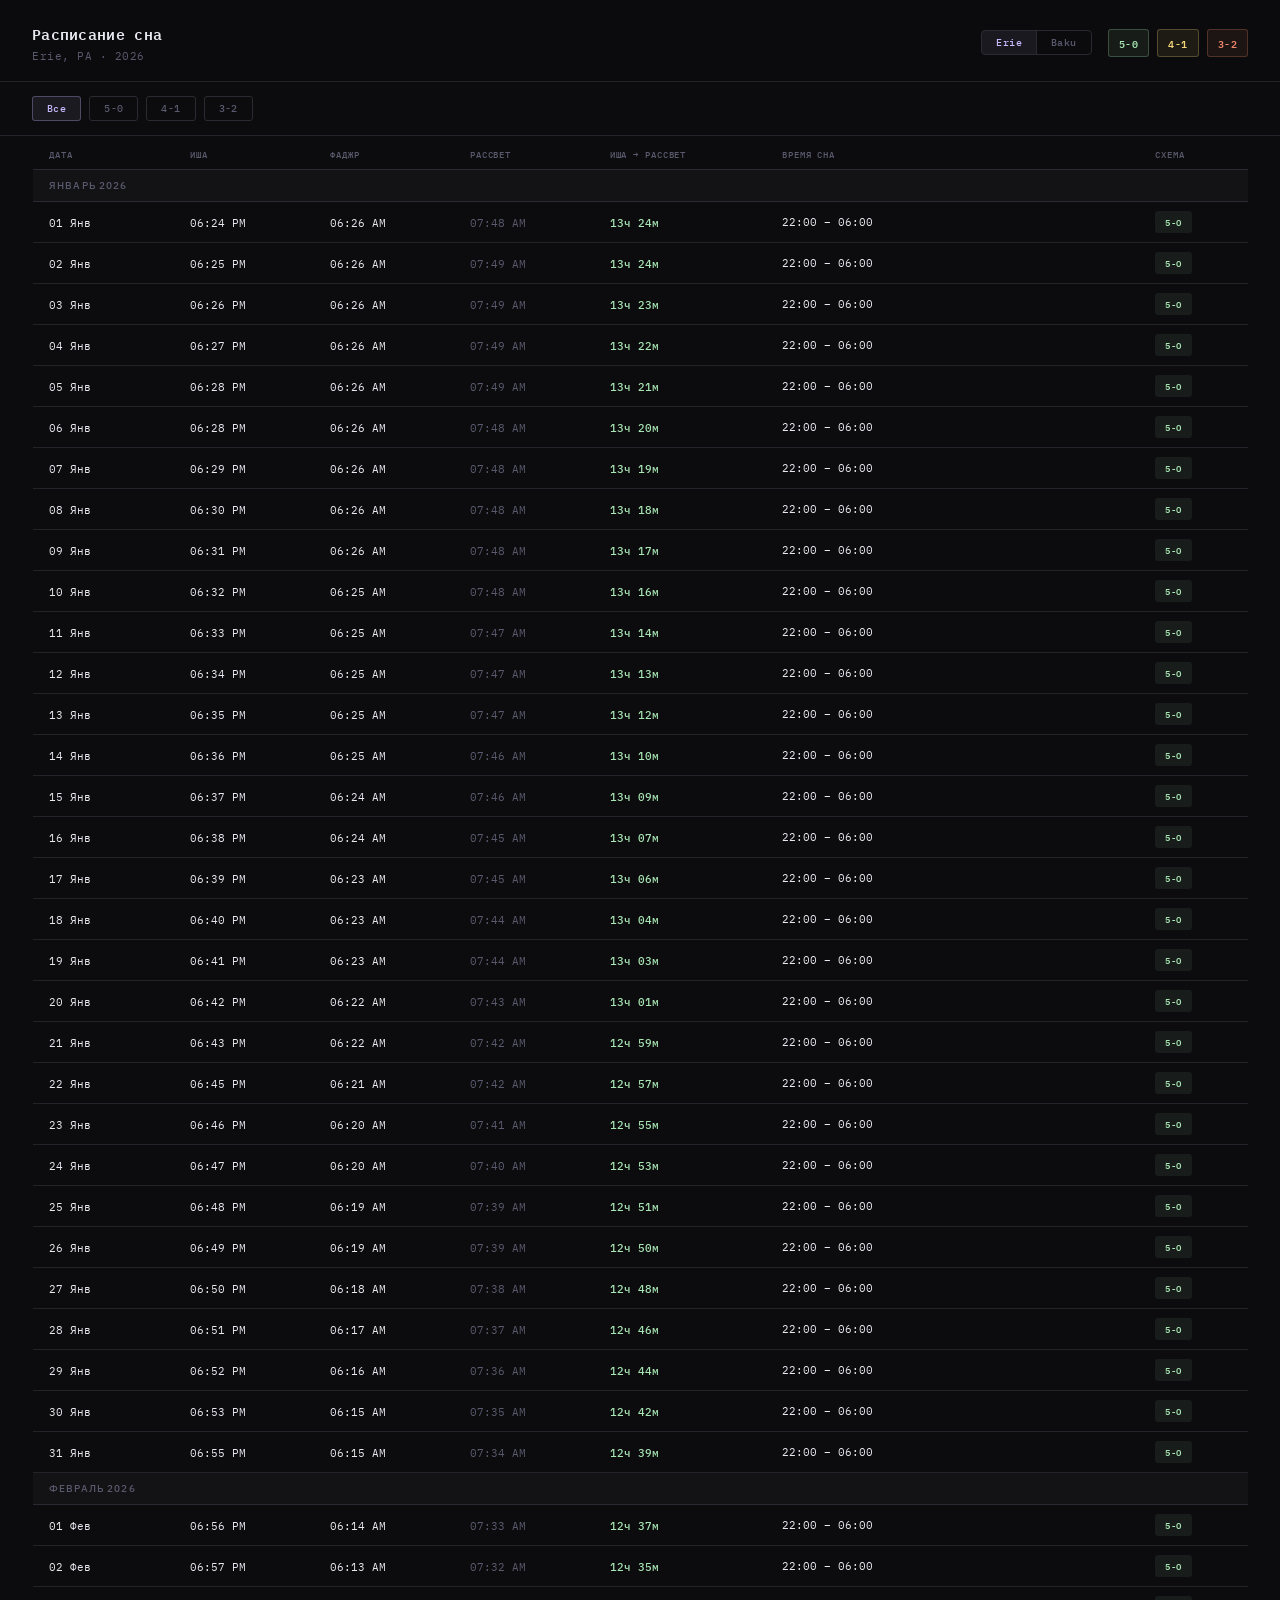
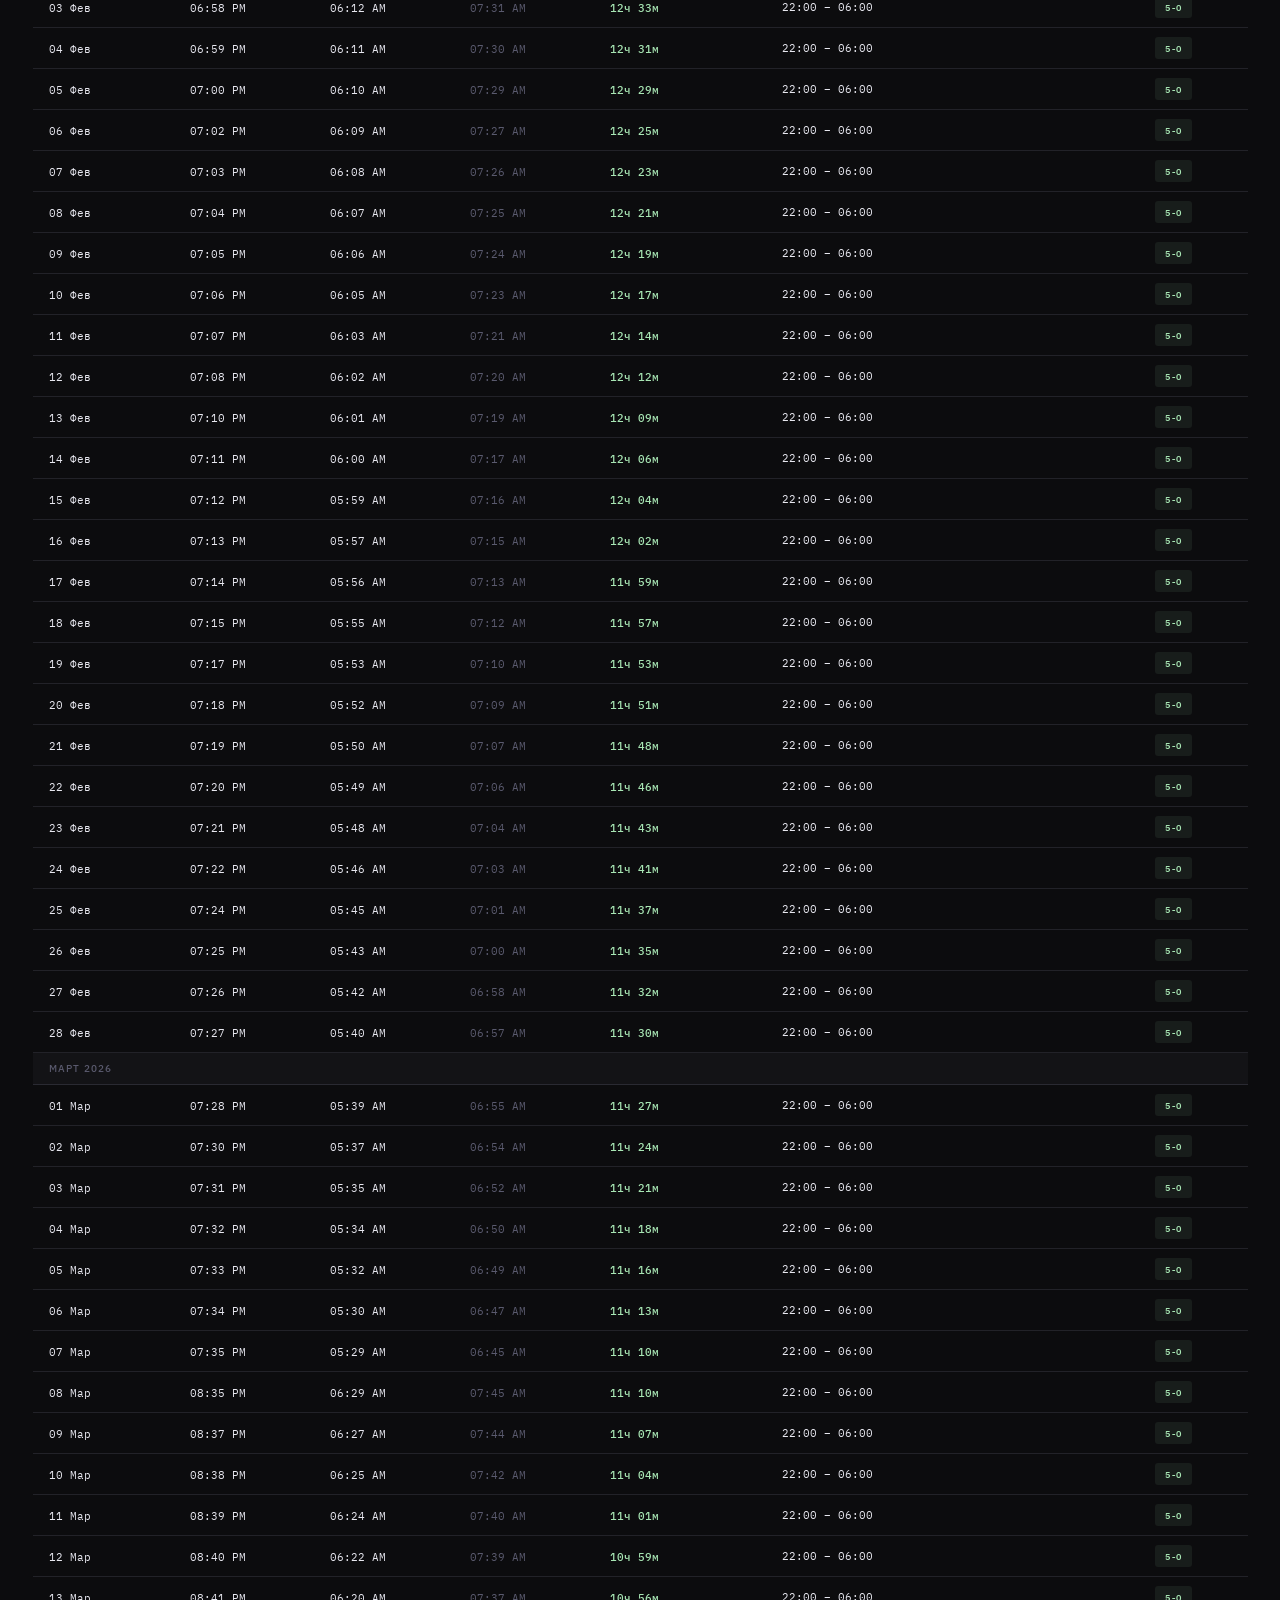
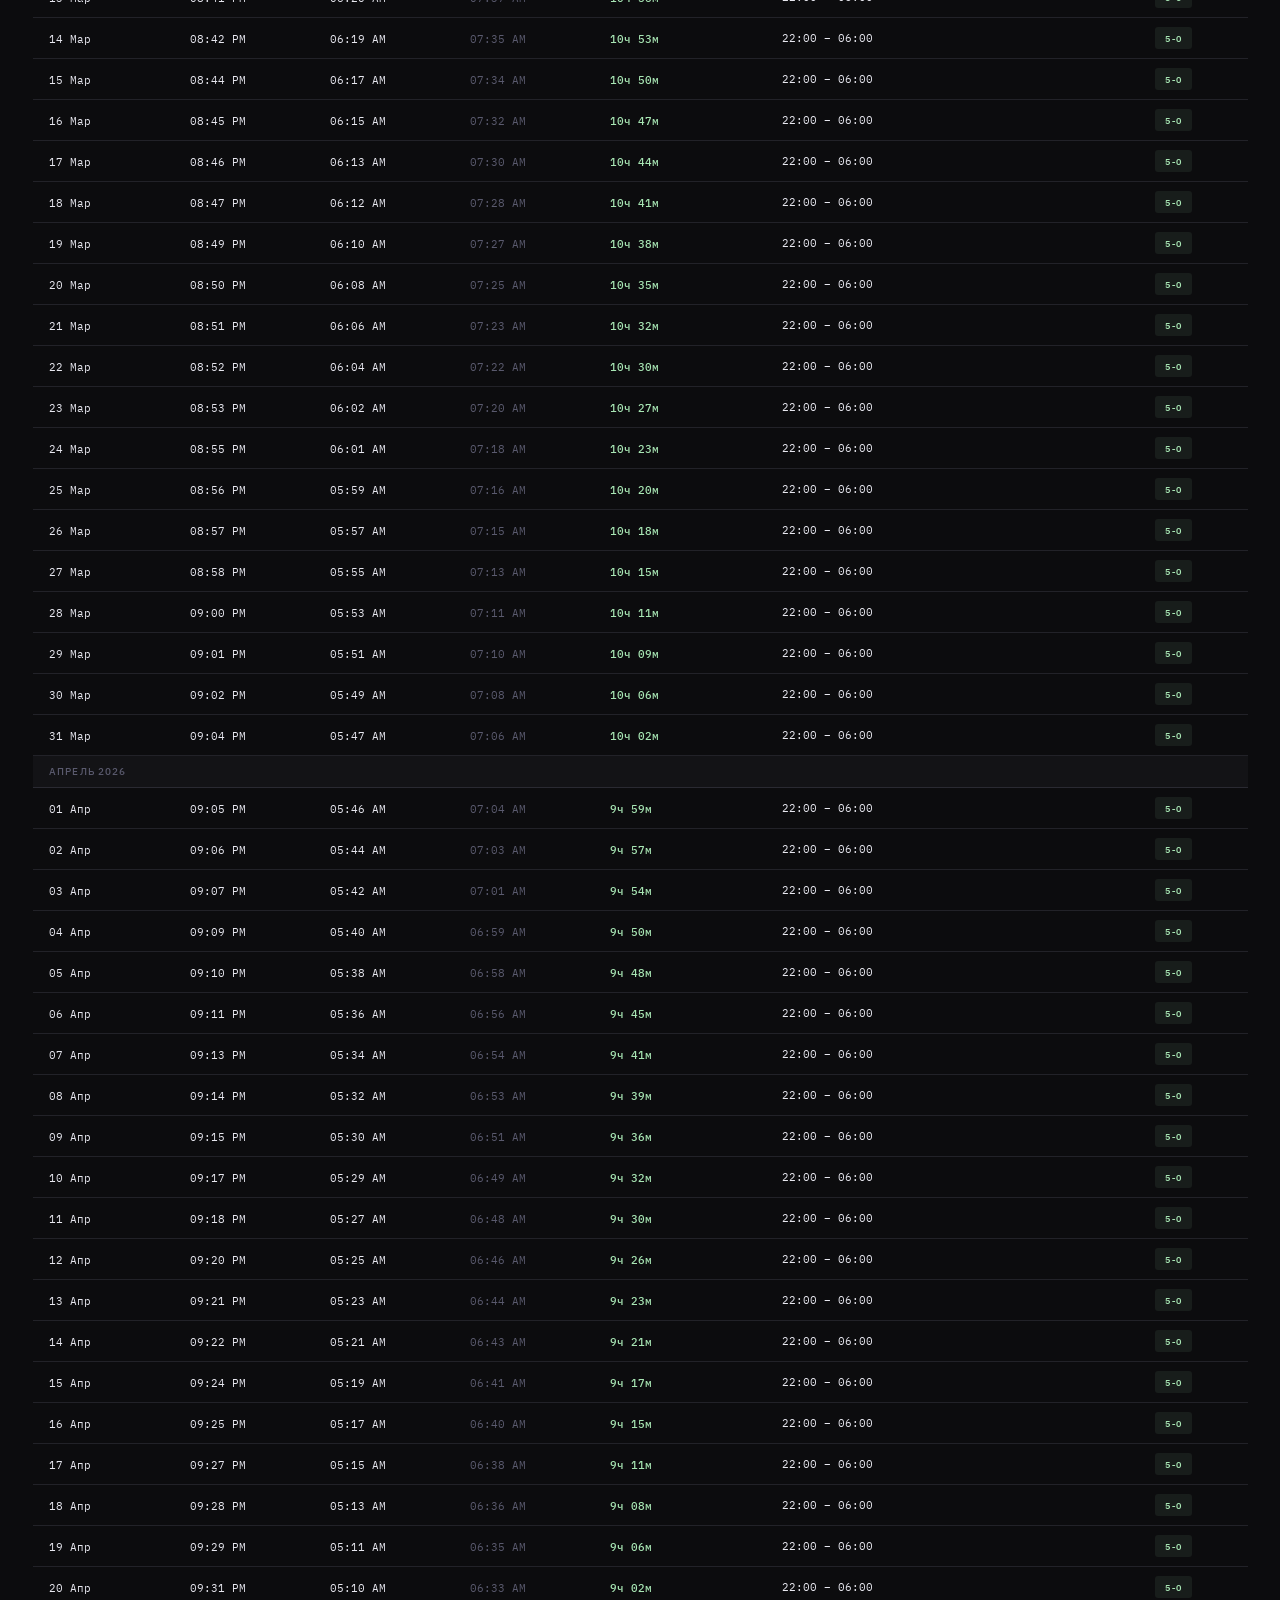
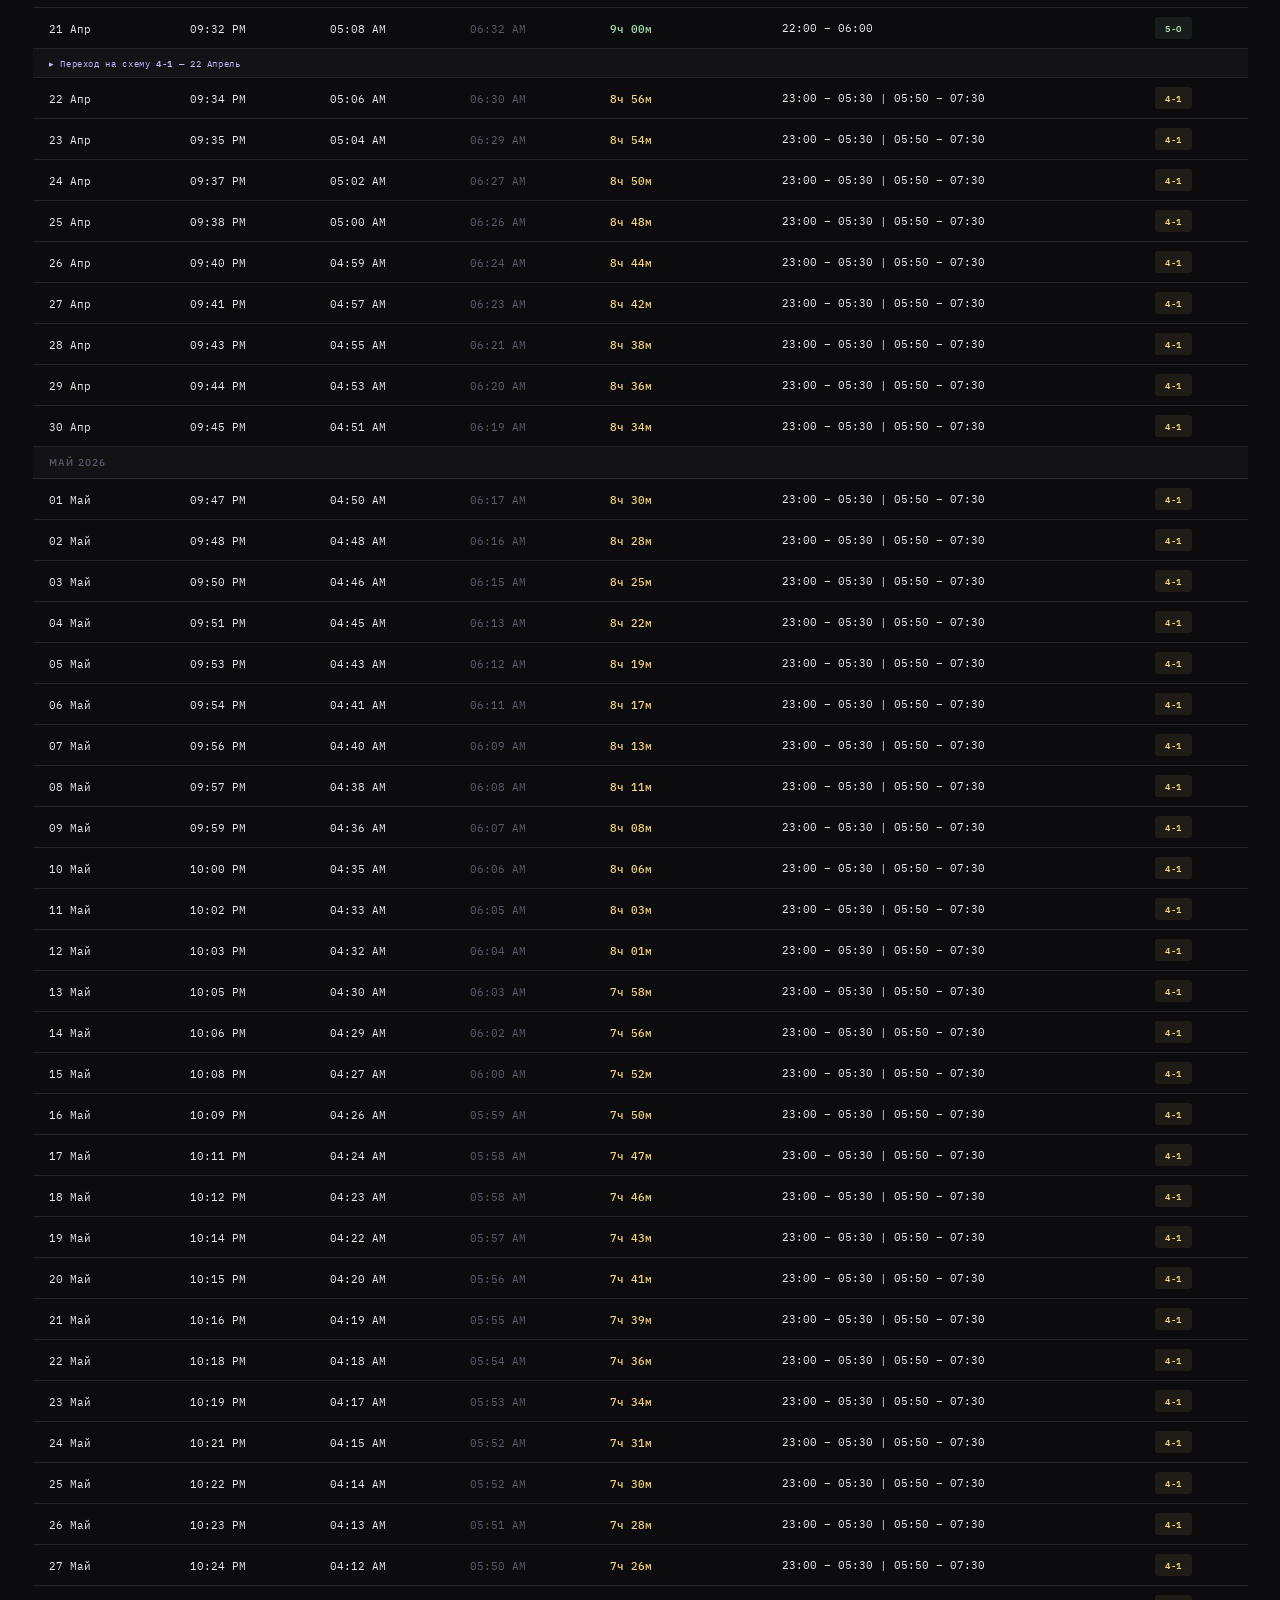
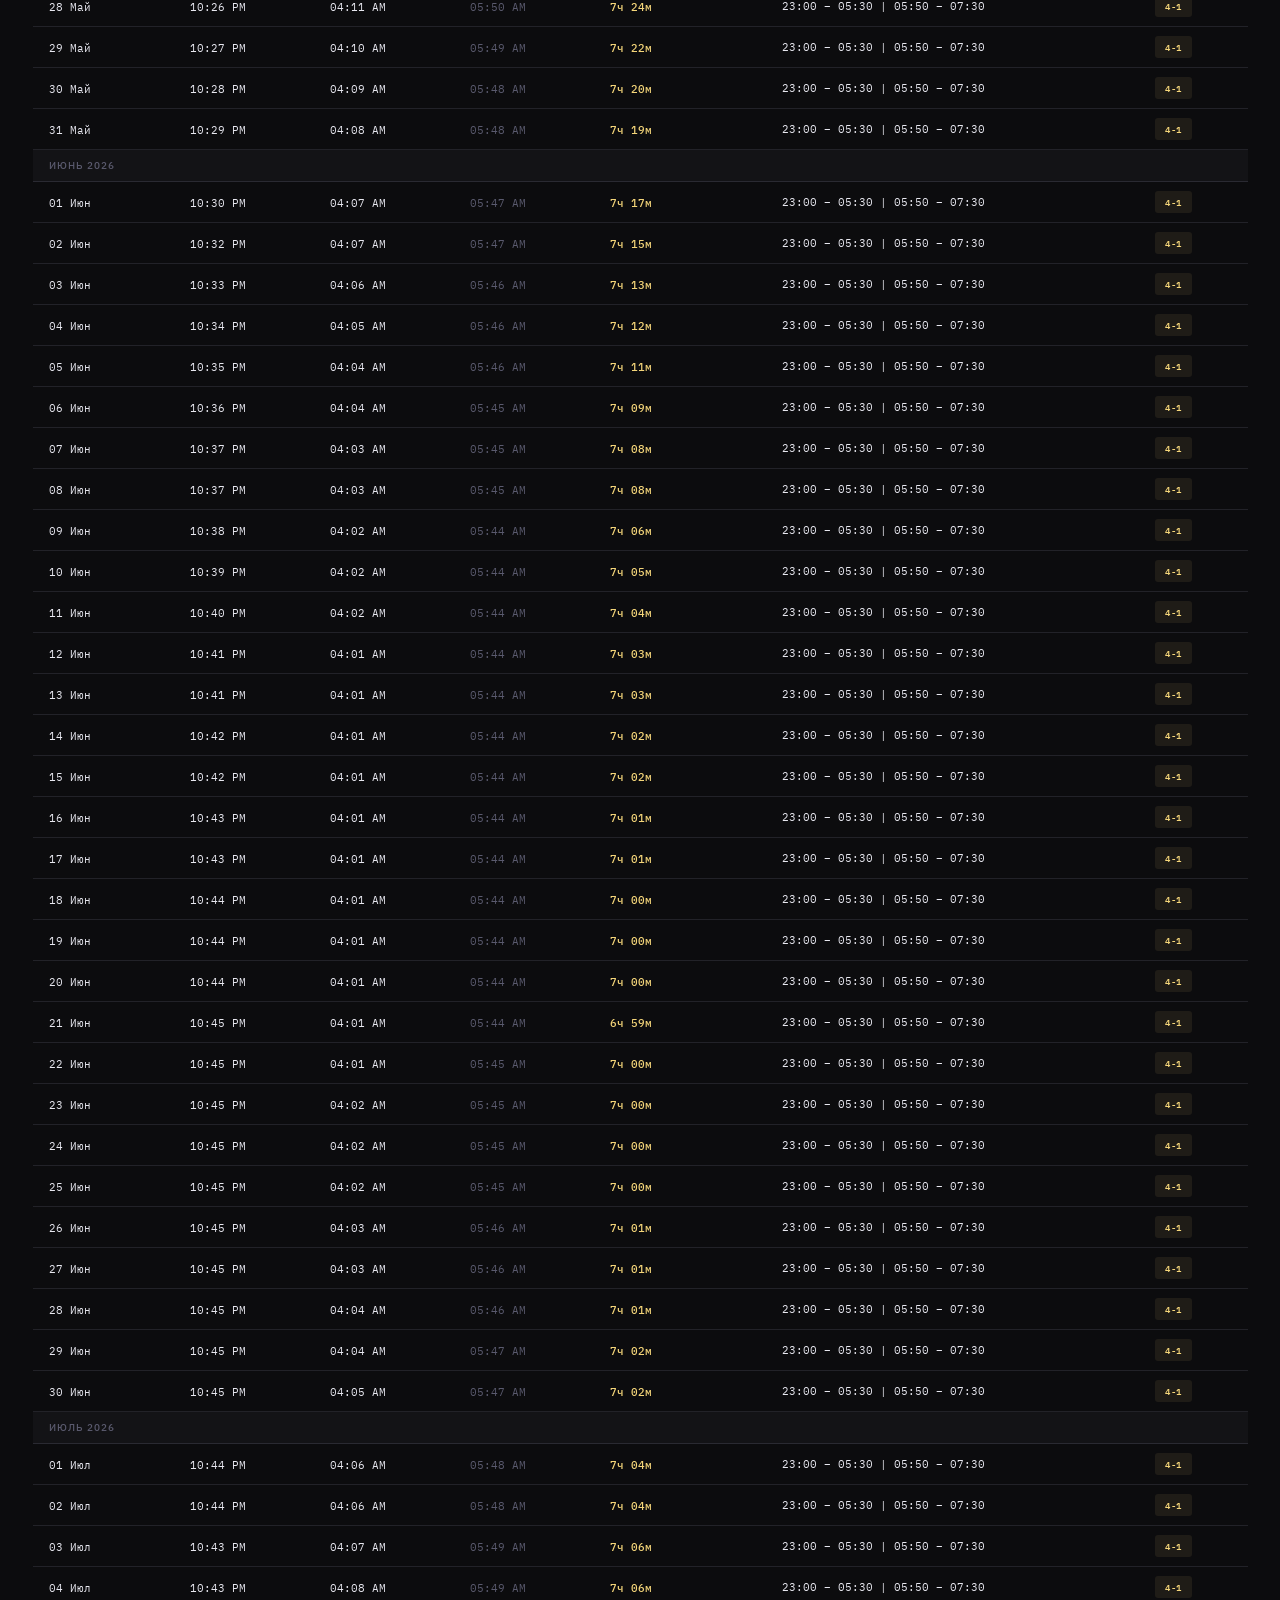
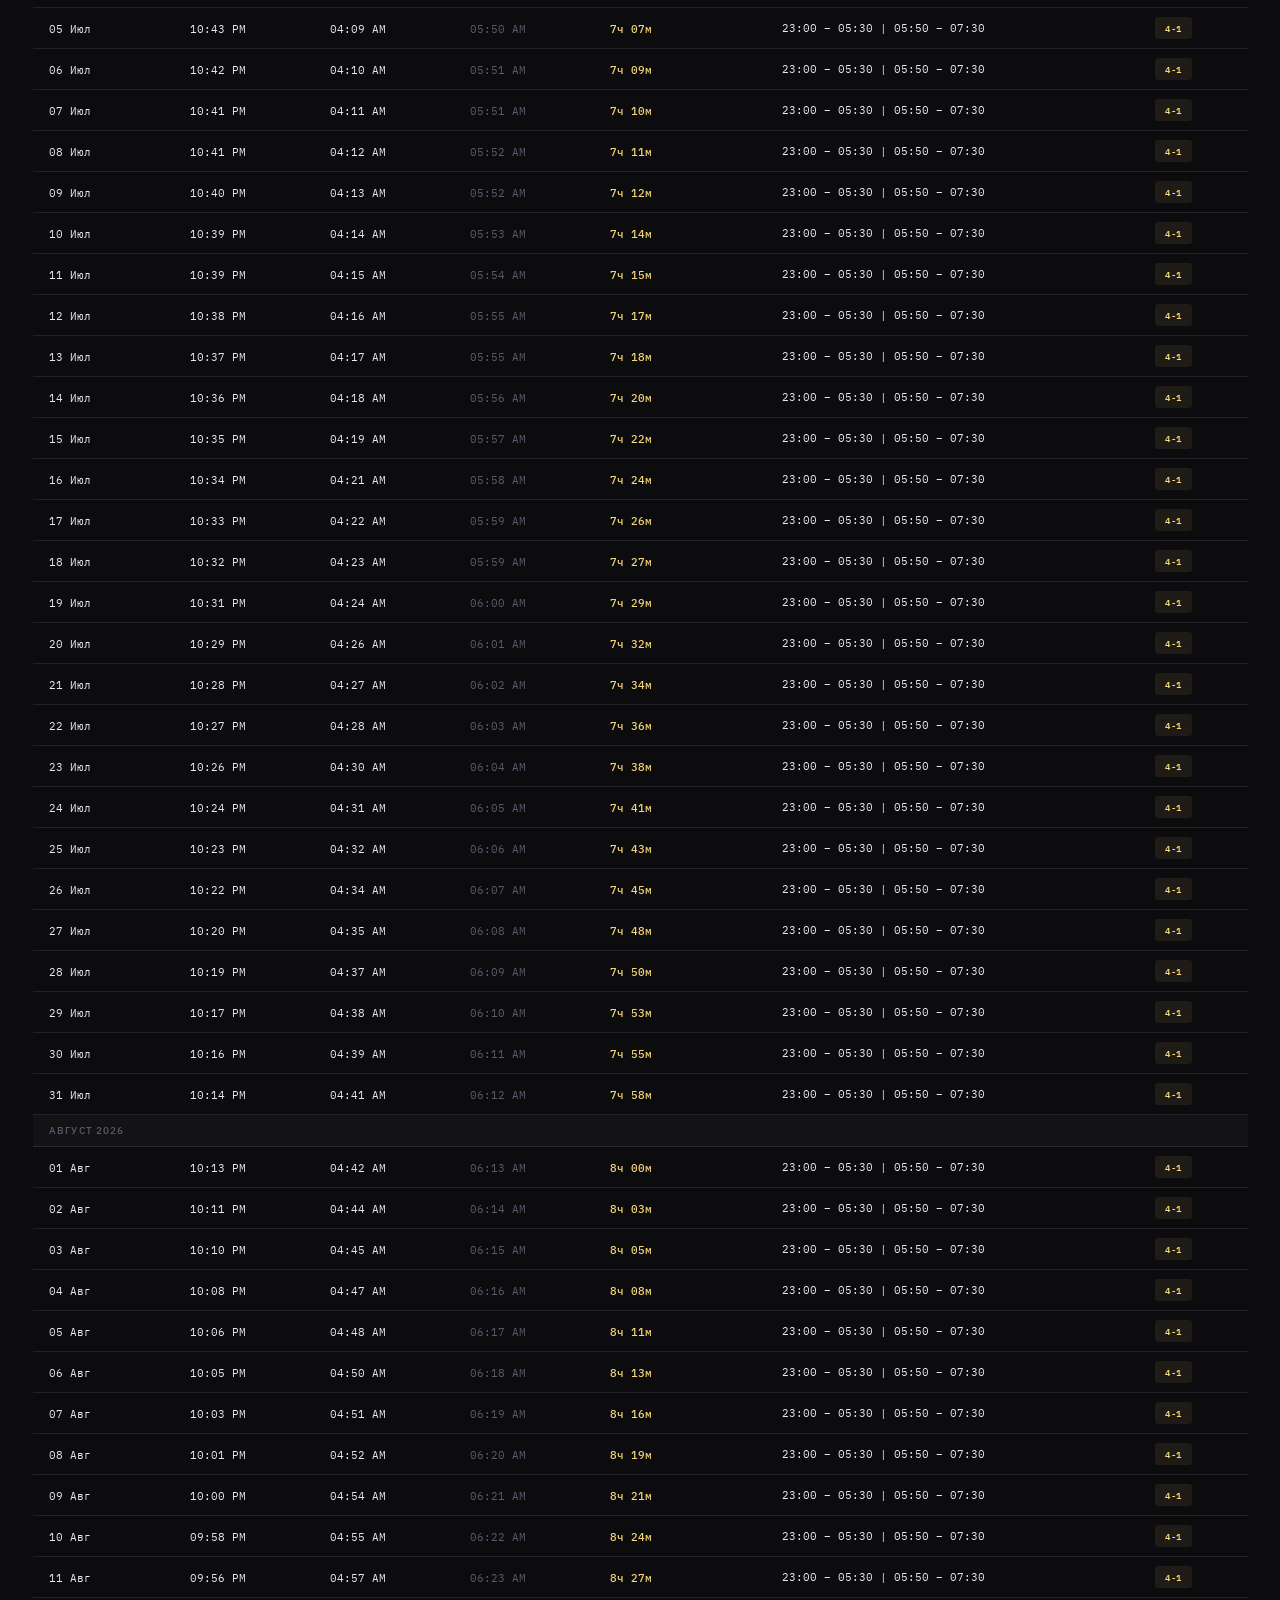
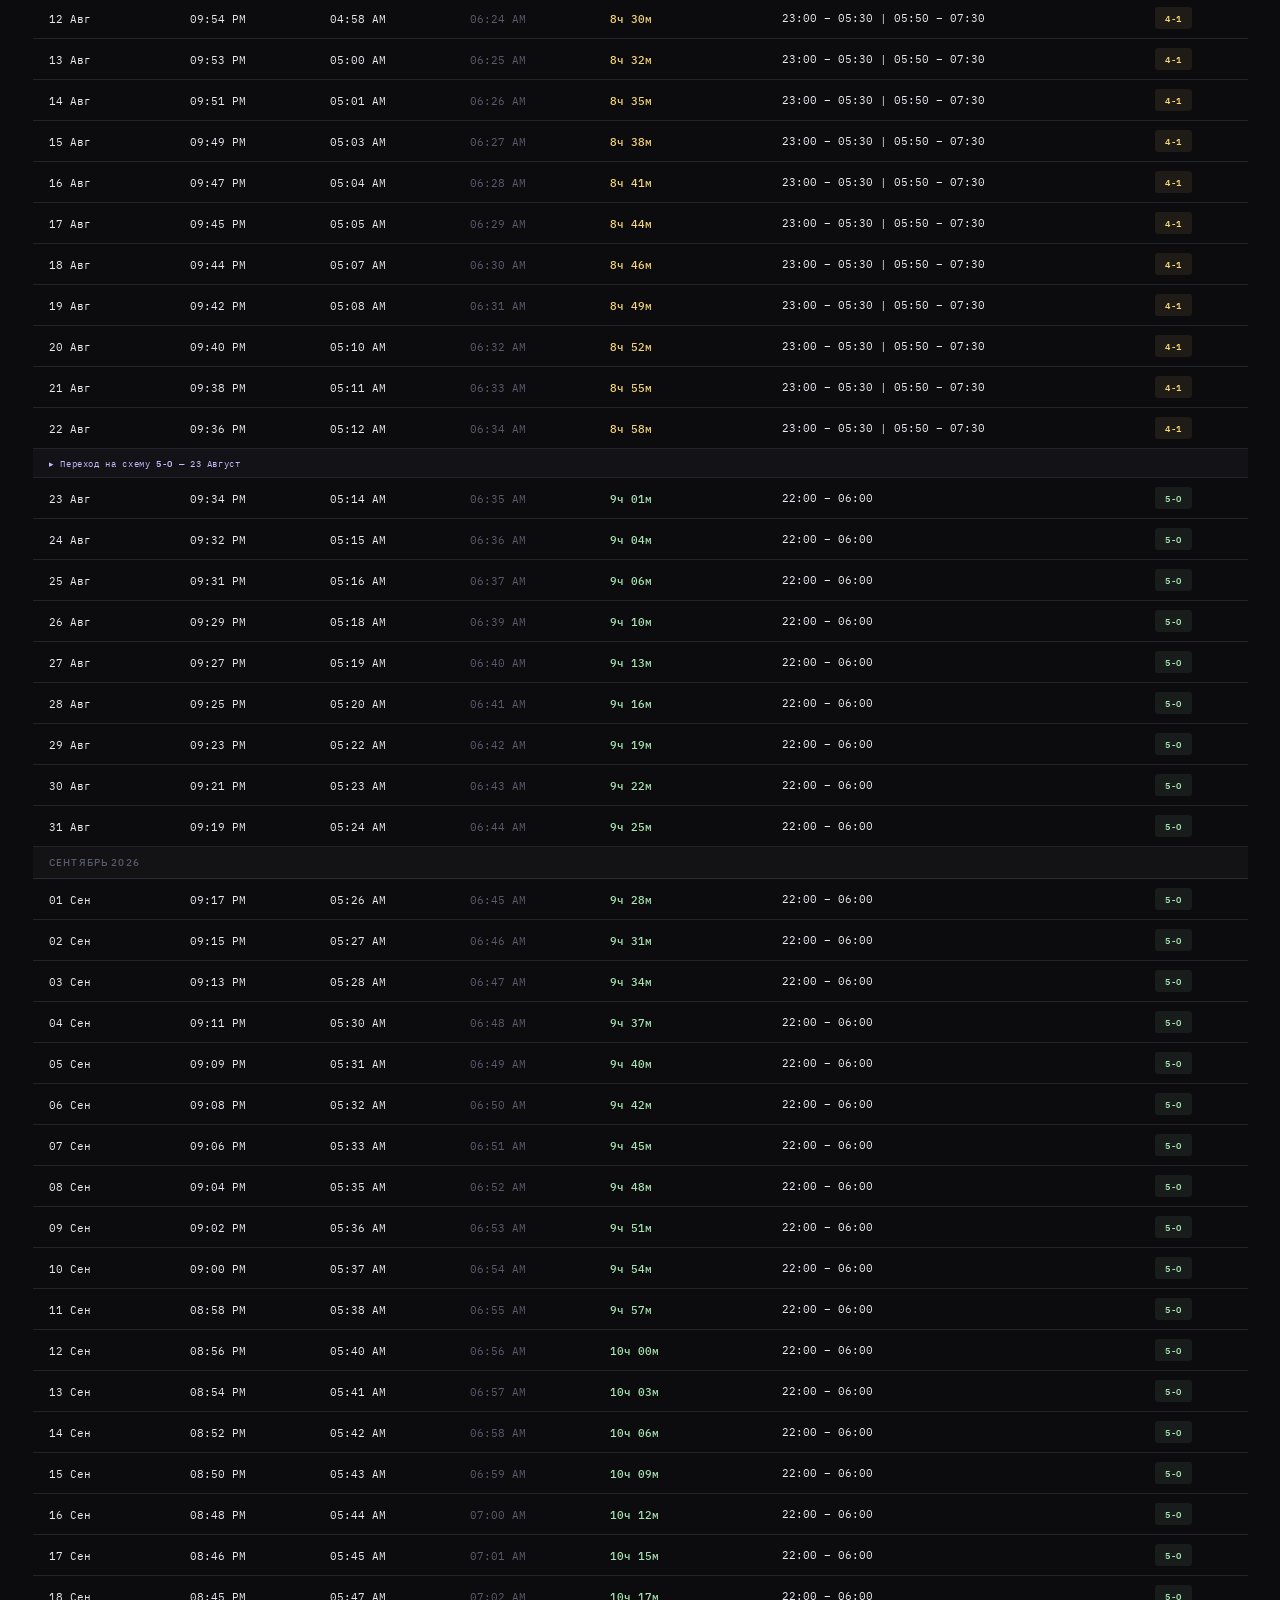
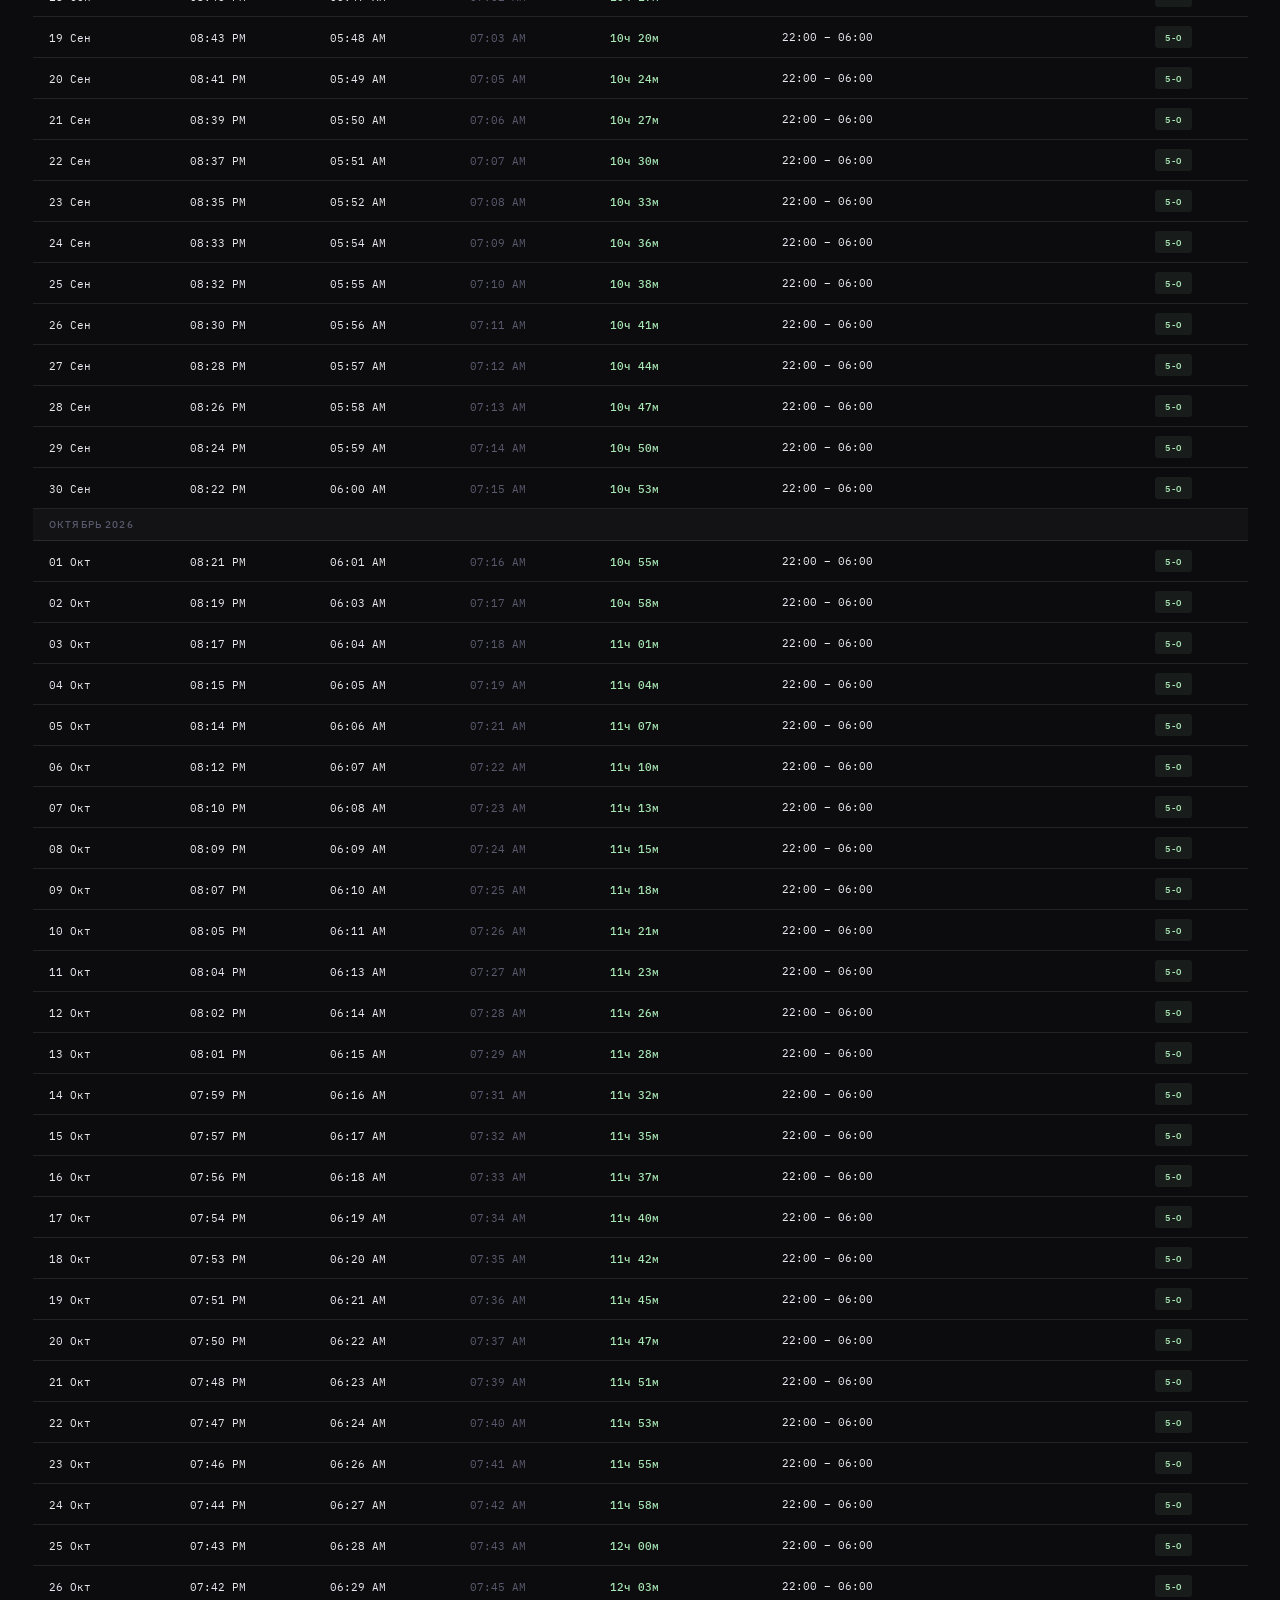
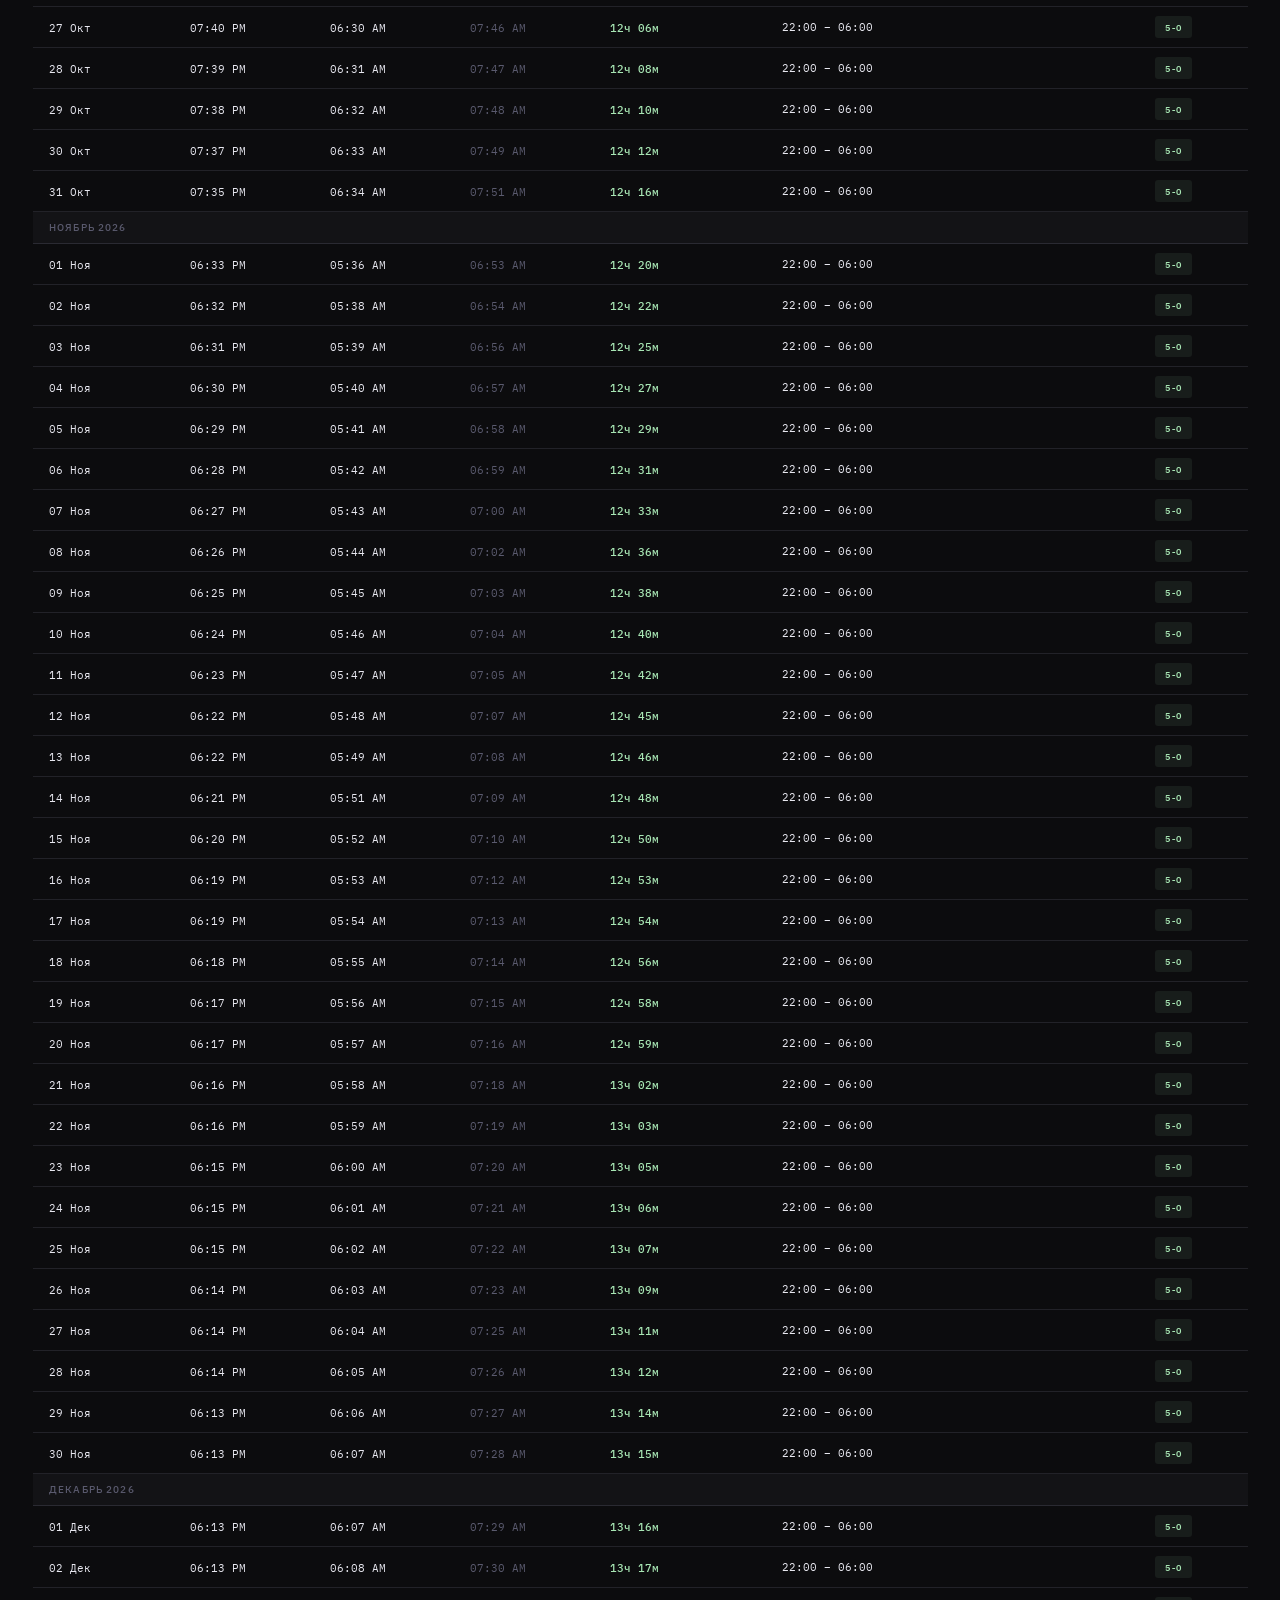
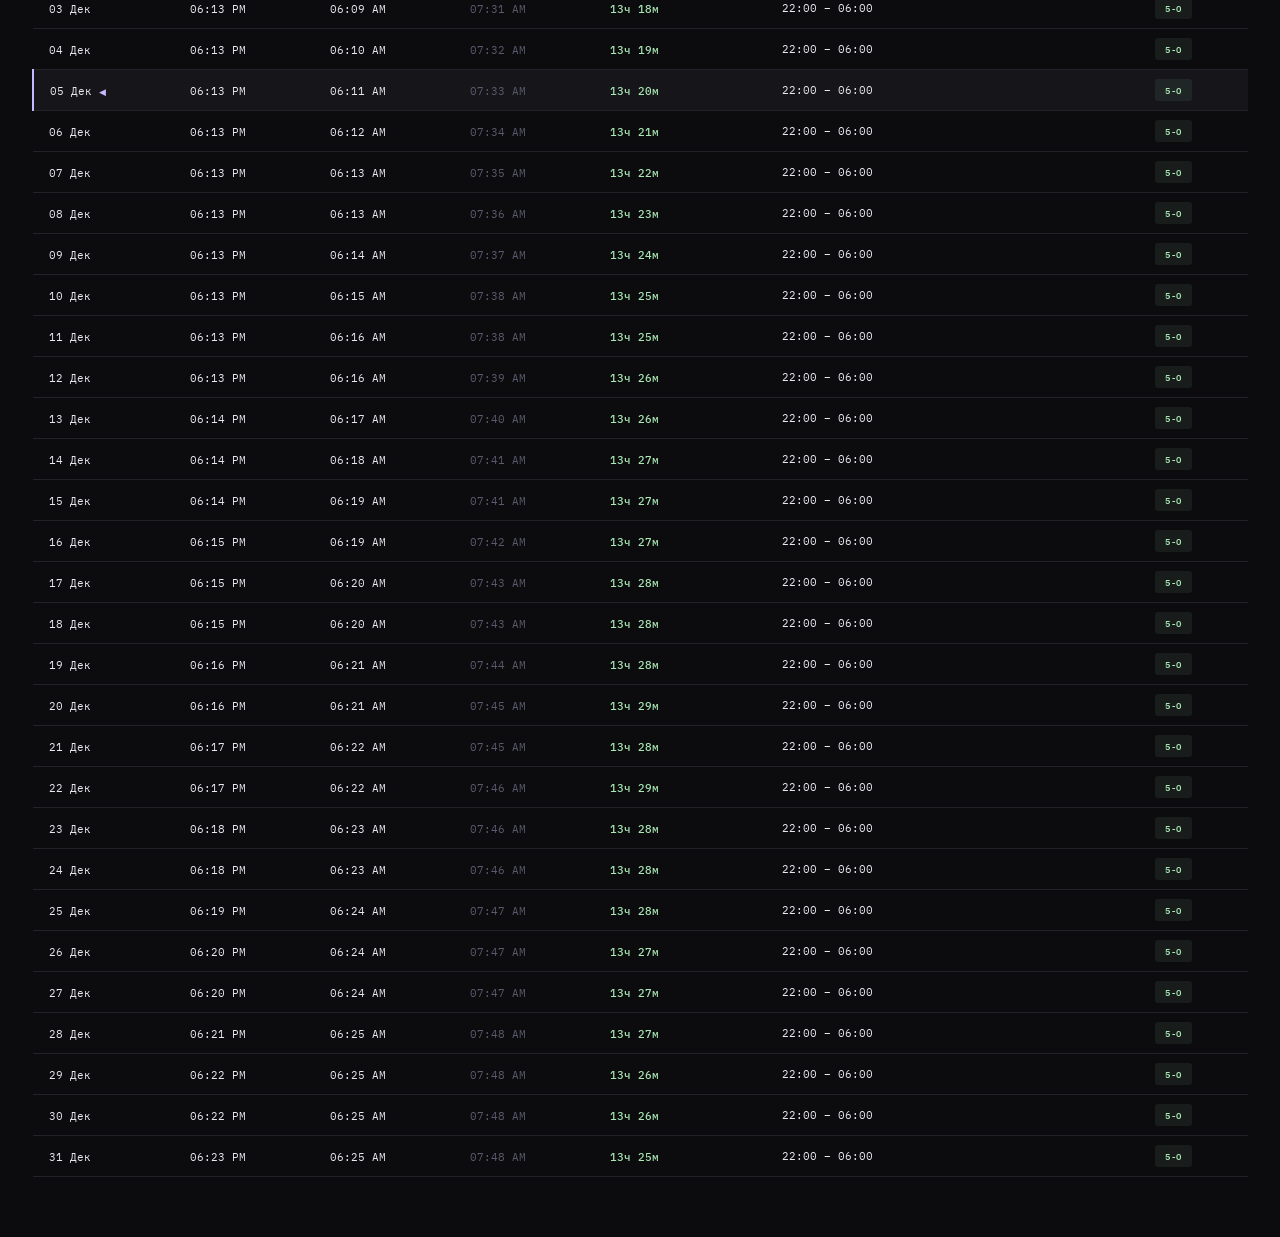
==== index.html @ b396cb3e "first commit" ====
<!DOCTYPE html>
<html lang="ru">
<head>
  <meta charset="UTF-8" />
  <meta name="viewport" content="width=device-width, initial-scale=1.0" />
  <title>Расписание сна</title>
  <link rel="stylesheet" href="style.css" />
</head>
<body>

  <div class="header">
    <div class="header-inner">
      <span class="header-title">Расписание сна</span>
      <span class="header-sub">Erie, PA · 2026</span>
    </div>
    <div class="header-right">
      <div class="city-switcher">
        <button class="city-btn active" data-city="erie">Erie</button>
        <button class="city-btn" data-city="baku">Baku</button>
      </div>
      <div class="legend">
        <span class="badge badge-50">5-0</span>
        <span class="badge badge-41">4-1</span>
        <span class="badge badge-32">3-2</span>
      </div>
    </div>
  </div>

  <div class="filter-bar">
    <button class="filter-btn active" data-filter="all">Все</button>
    <button class="filter-btn" data-filter="5-0">5-0</button>
    <button class="filter-btn" data-filter="4-1">4-1</button>
    <button class="filter-btn" data-filter="3-2">3-2</button>
  </div>

  <div class="table-wrap">
    <table id="prayerTable">
      <thead>
        <tr>
          <th>Дата</th>
          <th>Иша</th>
          <th>Фаджр</th>
          <th>Рассвет</th>
          <th>Иша → Рассвет</th>
          <th>Время сна</th>
          <th>Схема</th>
        </tr>
      </thead>
      <tbody id="tableBody"></tbody>
    </table>
  </div>

  <script src="data.js"></script>
  <script src="app.js"></script>
</body>
</html>
---- style.css ----
@import url('https://fonts.googleapis.com/css2?family=IBM+Plex+Mono:wght@400;500;600&family=IBM+Plex+Sans:wght@300;400;500&display=swap');

*, *::before, *::after { box-sizing: border-box; margin: 0; padding: 0; }

:root {
  --bg: #0c0c0e;
  --surface: #131316;
  --border: #222228;
  --border-light: #2a2a32;
  --text: #e8e8f0;
  --muted: #5a5a6e;
  --accent: #c8b8ff;
  --accent-dim: rgba(200,184,255,0.08);
  --c50: #a8e6b4; --c41: #f5d67a; --c32: #f2876a;
  --c50-bg: rgba(168,230,180,0.08);
  --c41-bg: rgba(245,214,122,0.08);
  --c32-bg: rgba(242,135,106,0.08);
}

html { font-size: 14px; }
body { background: var(--bg); color: var(--text); font-family: 'IBM Plex Sans', sans-serif; min-height: 100vh; padding-bottom: 60px; }

/* HEADER */
.header {
  display: flex; align-items: center; justify-content: space-between;
  padding: 22px 32px 18px;
  border-bottom: 1px solid var(--border);
  position: sticky; top: 0;
  background: rgba(12,12,14,0.94); backdrop-filter: blur(10px); z-index: 10;
}
.header-inner { display: flex; flex-direction: column; gap: 2px; }
.header-title { font-family: 'IBM Plex Mono', monospace; font-size: 1.05rem; font-weight: 600; letter-spacing: 0.02em; }
.header-sub { font-size: 0.75rem; color: var(--muted); font-family: 'IBM Plex Mono', monospace; letter-spacing: 0.05em; }
.header-right { display: flex; align-items: center; gap: 16px; }

/* CITY SWITCHER */
.city-switcher { display: flex; gap: 0; border: 1px solid var(--border-light); border-radius: 4px; overflow: hidden; }
.city-btn {
  font-family: 'IBM Plex Mono', monospace; font-size: 0.72rem; font-weight: 500;
  padding: 5px 14px; border: none; background: transparent; color: var(--muted);
  cursor: pointer; transition: all 0.15s; letter-spacing: 0.04em;
}
.city-btn:not(:last-child) { border-right: 1px solid var(--border-light); }
.city-btn:hover { color: var(--text); }
.city-btn.active { background: var(--accent-dim); color: var(--accent); }

/* LEGEND */
.legend { display: flex; gap: 8px; }
.badge { font-family: 'IBM Plex Mono', monospace; font-size: 0.68rem; font-weight: 600; padding: 4px 10px; border-radius: 3px; letter-spacing: 0.05em; }
.badge-50 { background: var(--c50-bg); color: var(--c50); border: 1px solid rgba(168,230,180,0.25); }
.badge-41 { background: var(--c41-bg); color: var(--c41); border: 1px solid rgba(245,214,122,0.25); }
.badge-32 { background: var(--c32-bg); color: var(--c32); border: 1px solid rgba(242,135,106,0.25); }

/* FILTER BAR */
.filter-bar { display: flex; gap: 8px; padding: 14px 32px; border-bottom: 1px solid var(--border); }
.filter-btn {
  font-family: 'IBM Plex Mono', monospace; font-size: 0.72rem; font-weight: 500;
  padding: 5px 14px; border-radius: 3px; border: 1px solid var(--border-light);
  background: transparent; color: var(--muted); cursor: pointer; transition: all 0.15s; letter-spacing: 0.04em;
}
.filter-btn:hover { color: var(--text); border-color: var(--accent); }
.filter-btn.active { background: var(--accent-dim); color: var(--accent); border-color: rgba(200,184,255,0.3); }

/* TABLE */
.table-wrap { overflow-x: auto; padding: 0 32px; }
table { width: 100%; border-collapse: collapse; }
thead tr { border-bottom: 1px solid var(--border-light); }
th { font-family: 'IBM Plex Mono', monospace; font-size: 0.63rem; font-weight: 500; color: var(--muted); text-transform: uppercase; letter-spacing: 0.1em; padding: 13px 16px 9px; text-align: left; }
td { font-family: 'IBM Plex Mono', monospace; font-size: 0.82rem; padding: 9px 16px; border-bottom: 1px solid var(--border); transition: background 0.1s; }
tbody tr:hover td { background: rgba(255,255,255,0.02); }

tr.month-row td { font-family: 'IBM Plex Sans', sans-serif; font-size: 0.68rem; font-weight: 500; letter-spacing: 0.12em; text-transform: uppercase; color: var(--muted); background: var(--surface); padding: 9px 16px; border-bottom: 1px solid var(--border-light); border-top: 1px solid var(--border-light); }

tr.today td { background: rgba(200,184,255,0.05); }
tr.today td:first-child { border-left: 2px solid var(--accent); }

tr.transition-marker td { background: rgba(200,184,255,0.03); border-top: 1px dashed rgba(200,184,255,0.18); font-size: 0.65rem; color: var(--accent); font-family: 'IBM Plex Mono', monospace; padding: 6px 16px; letter-spacing: 0.07em; }
tr.transition-marker td strong { font-weight: 600; }

.scheme-pill { display: inline-block; font-size: 0.67rem; font-weight: 600; padding: 3px 10px; border-radius: 3px; letter-spacing: 0.05em; }
.scheme-50 { background: var(--c50-bg); color: var(--c50); }
.scheme-41 { background: var(--c41-bg); color: var(--c41); }
.scheme-32 { background: var(--c32-bg); color: var(--c32); }

.interval { font-weight: 500; }
.interval.good { color: var(--c50); }
.interval.mid  { color: var(--c41); }
.interval.low  { color: var(--c32); }

.sleep-time { font-size: 0.75rem; color: var(--text); white-space: nowrap; }

tr.hidden { display: none; }

@media (max-width: 600px) {
  .header, .filter-bar, .table-wrap { padding-left: 14px; padding-right: 14px; }
  .header { flex-wrap: wrap; gap: 10px; }
  th, td { padding: 8px 10px; font-size: 0.73rem; }
}
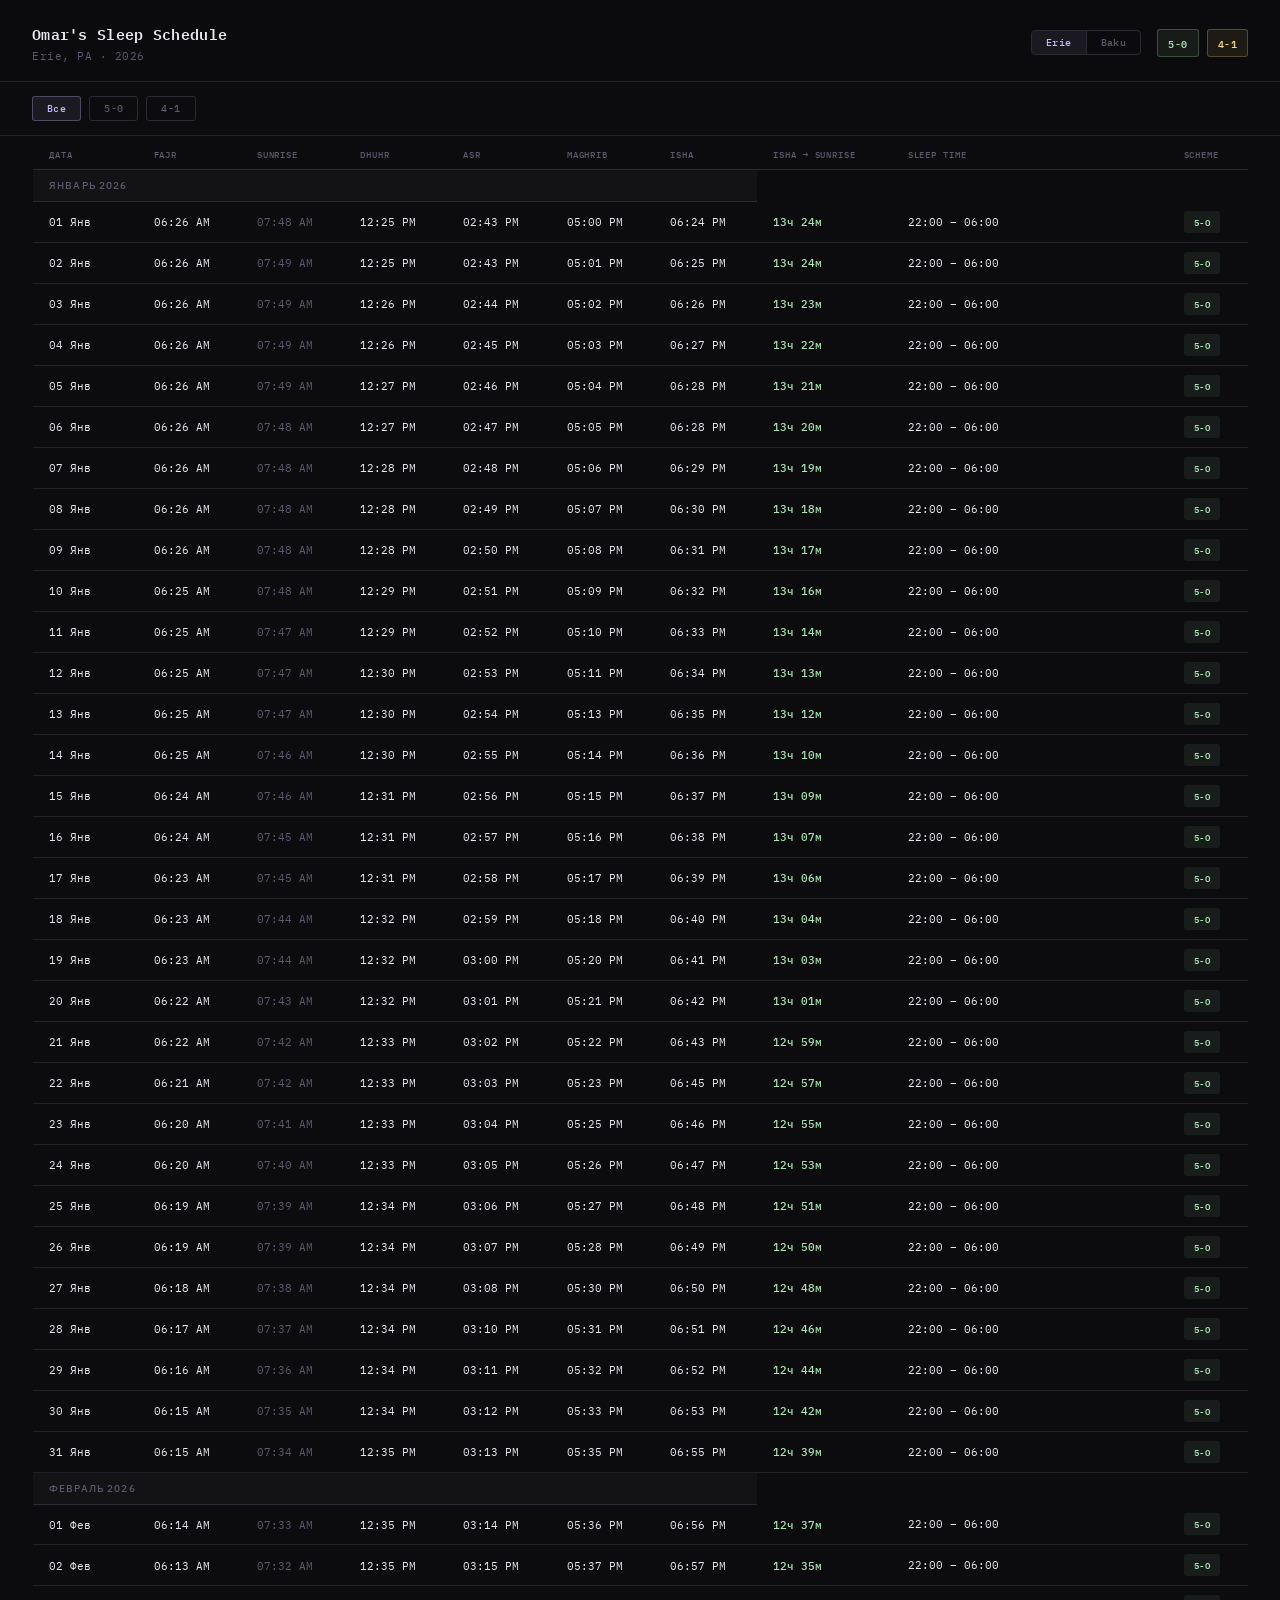
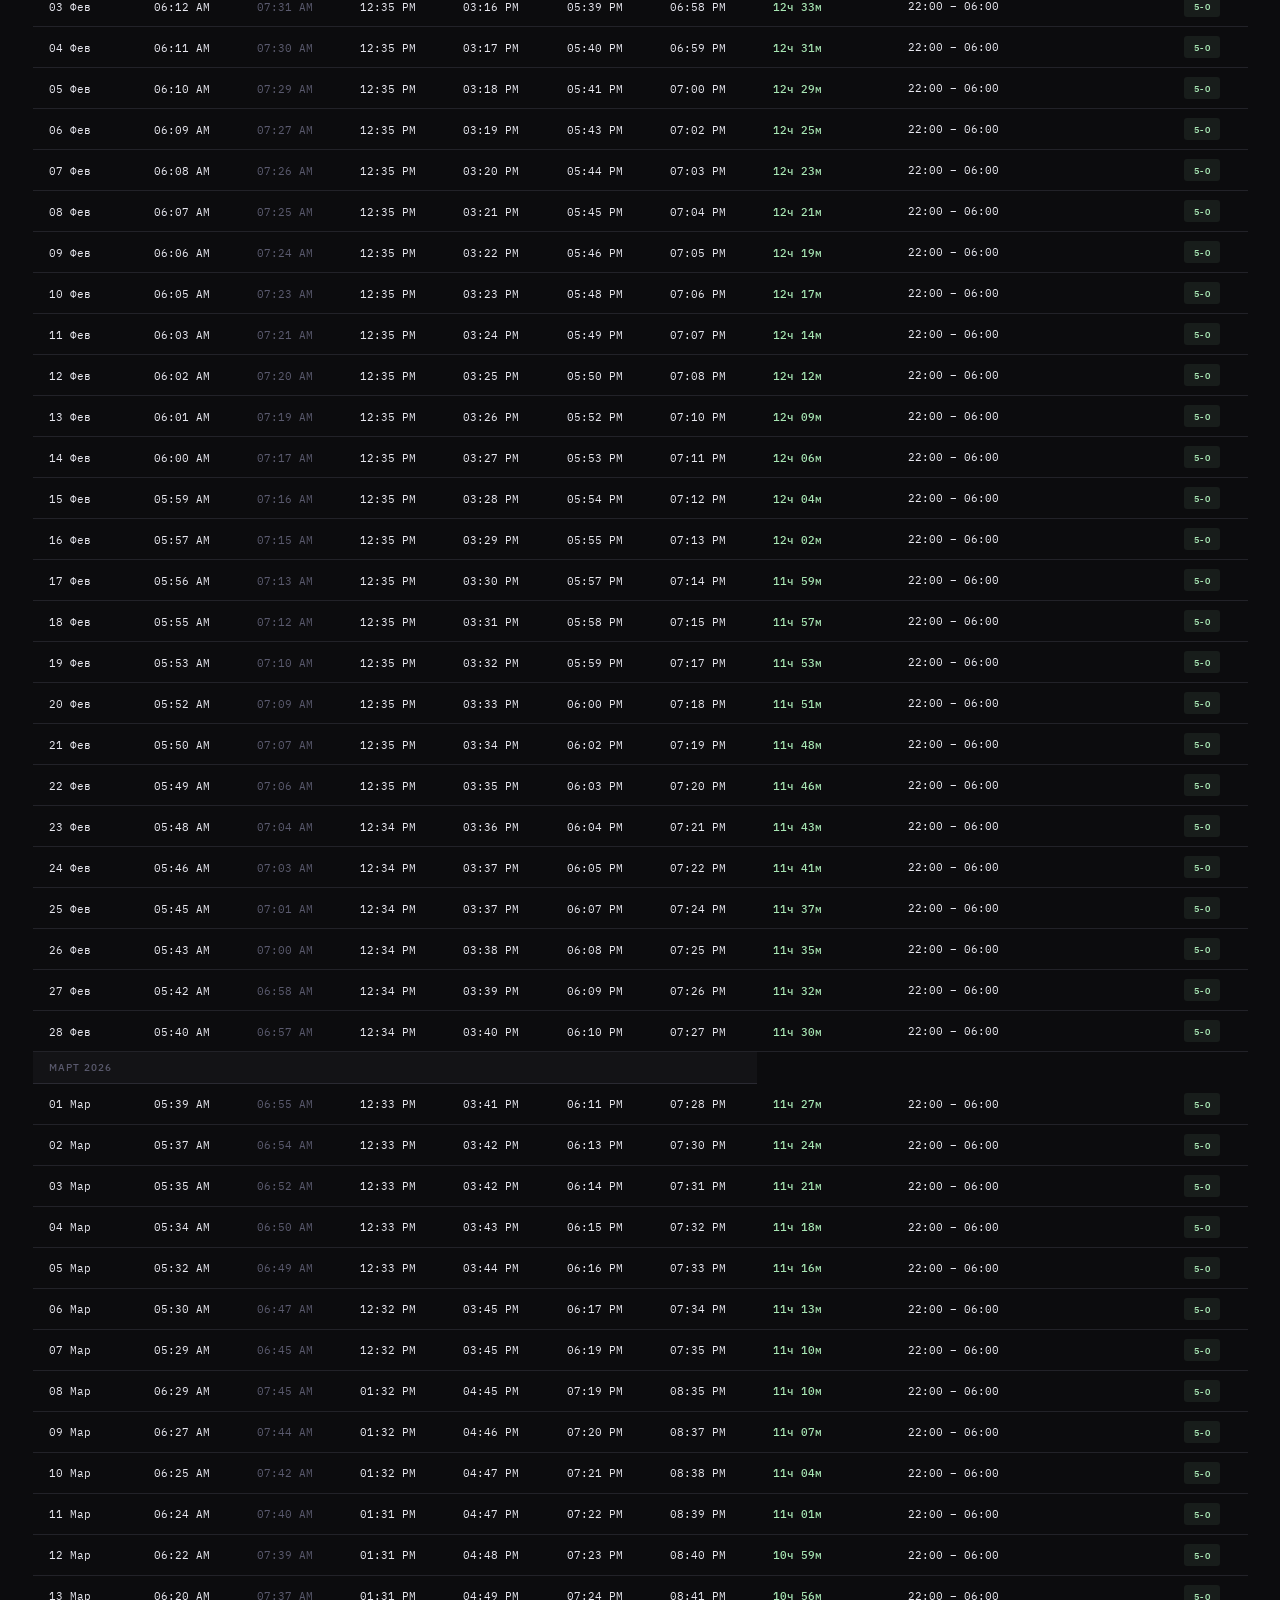
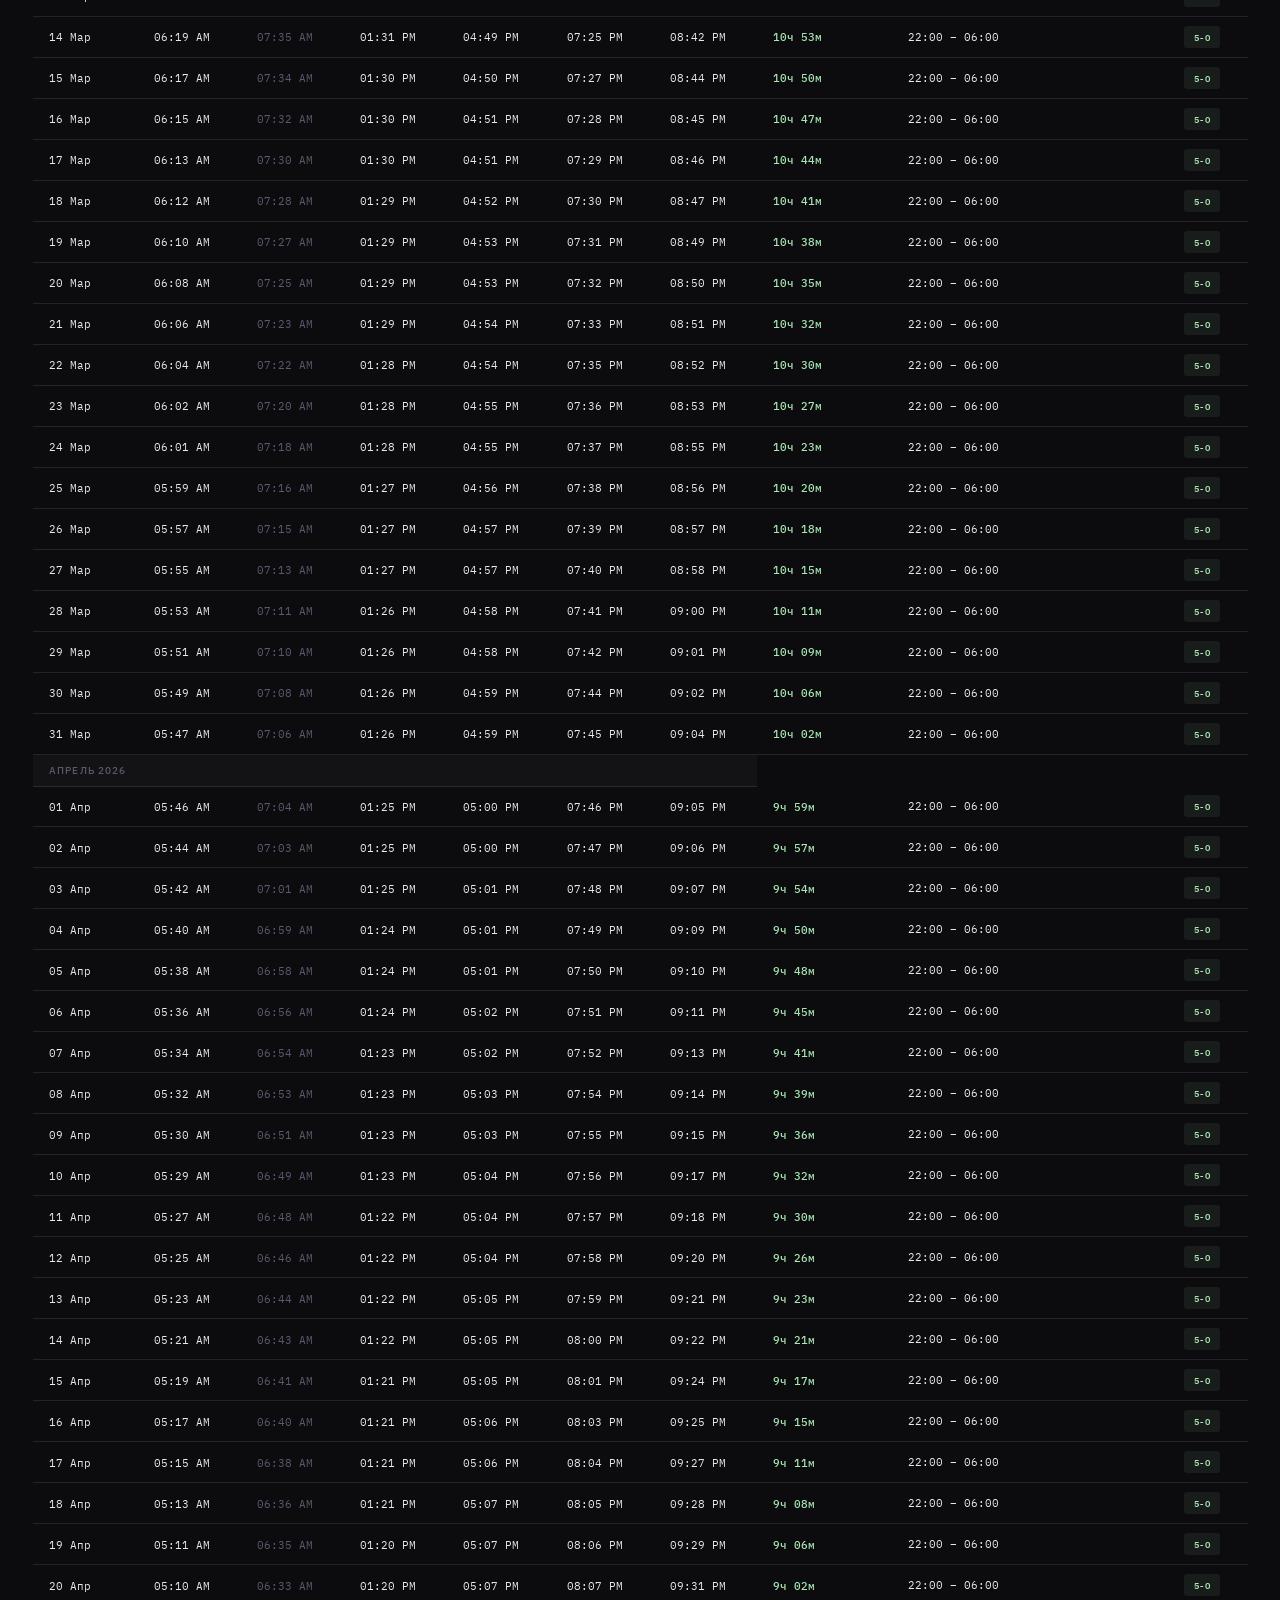
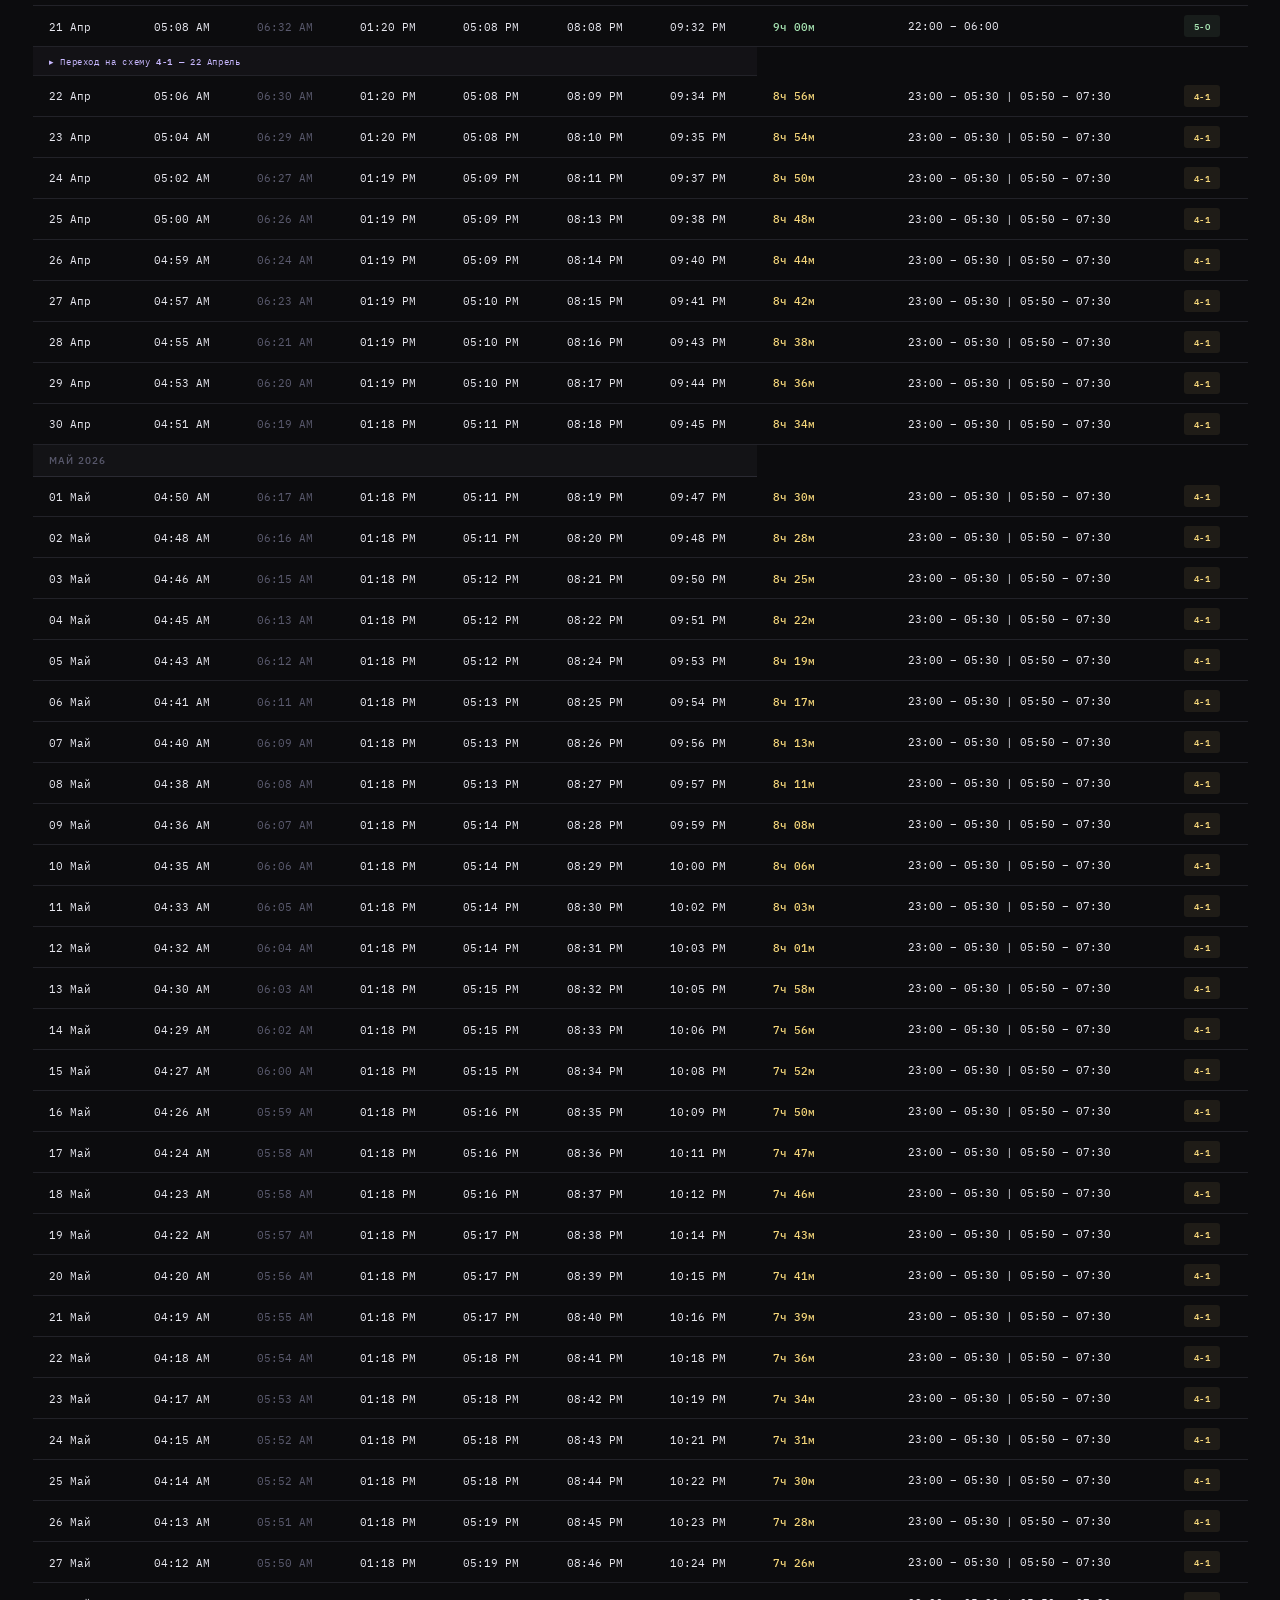
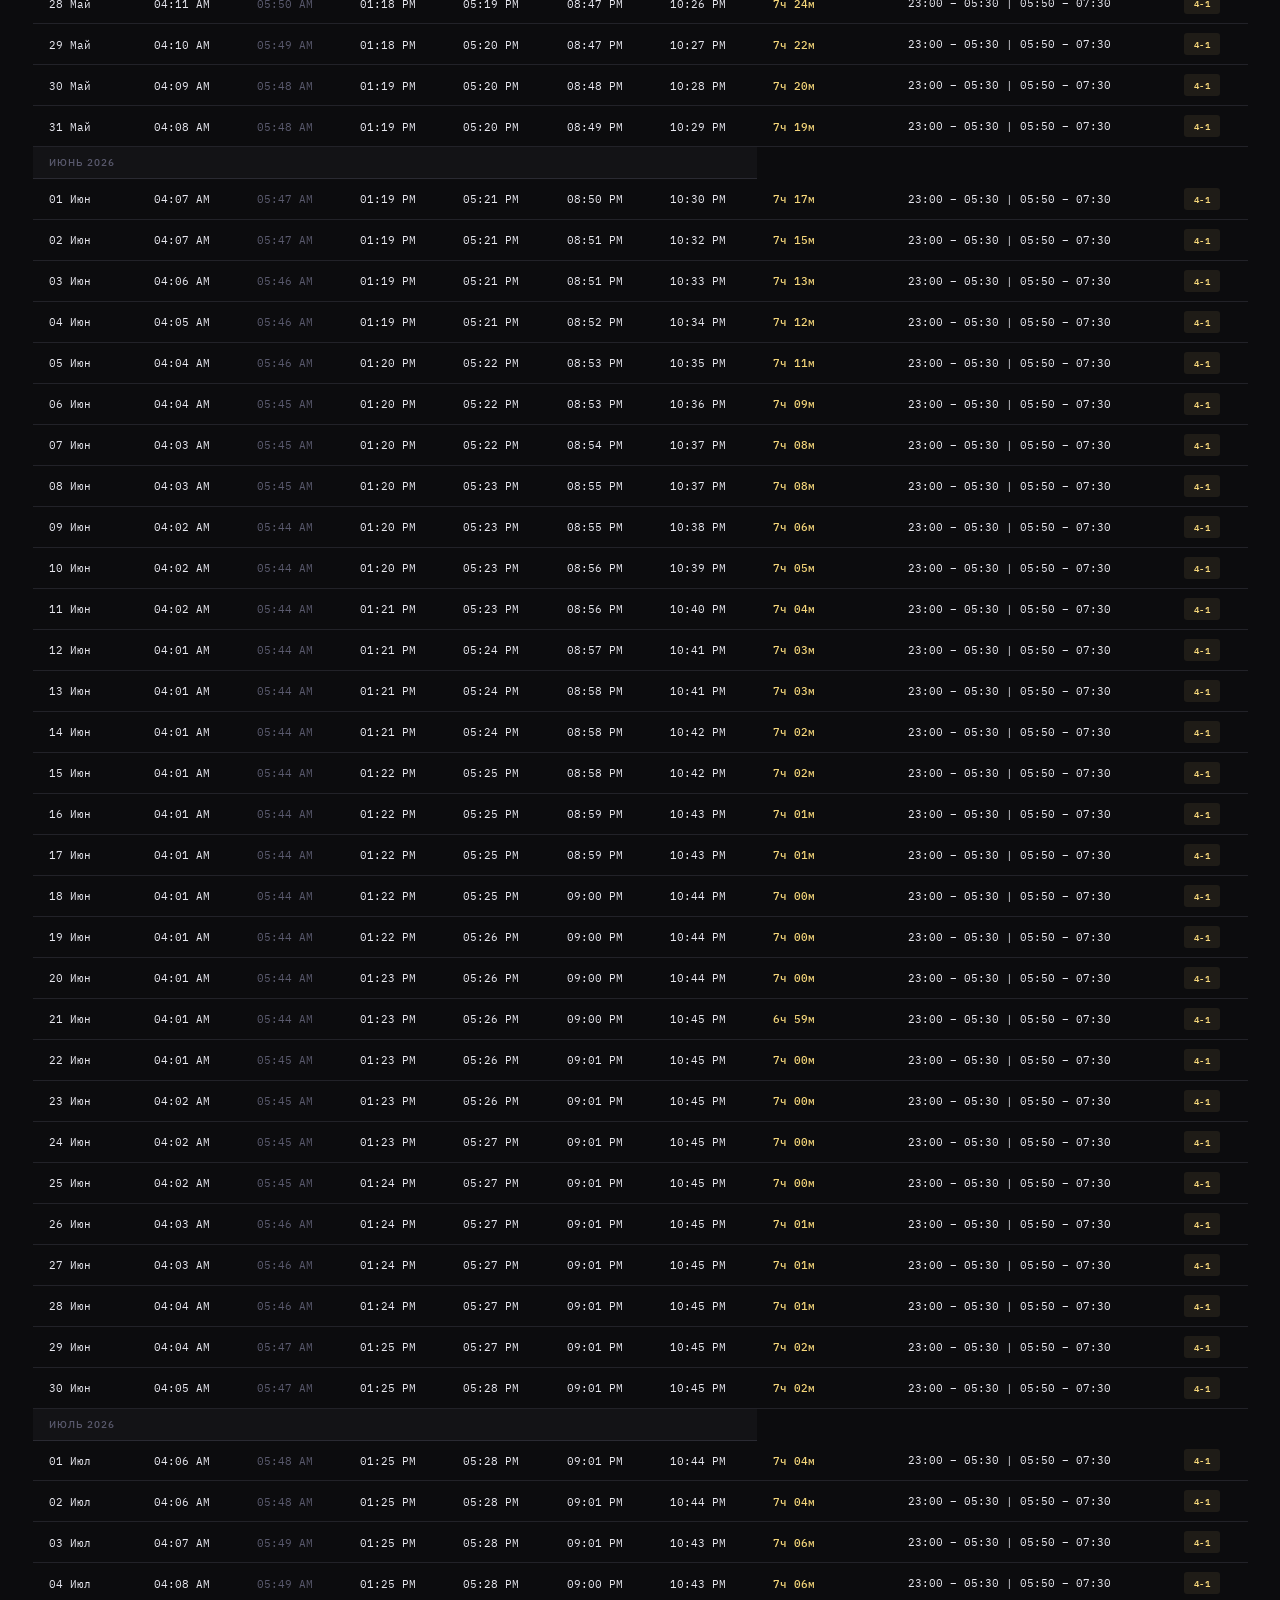
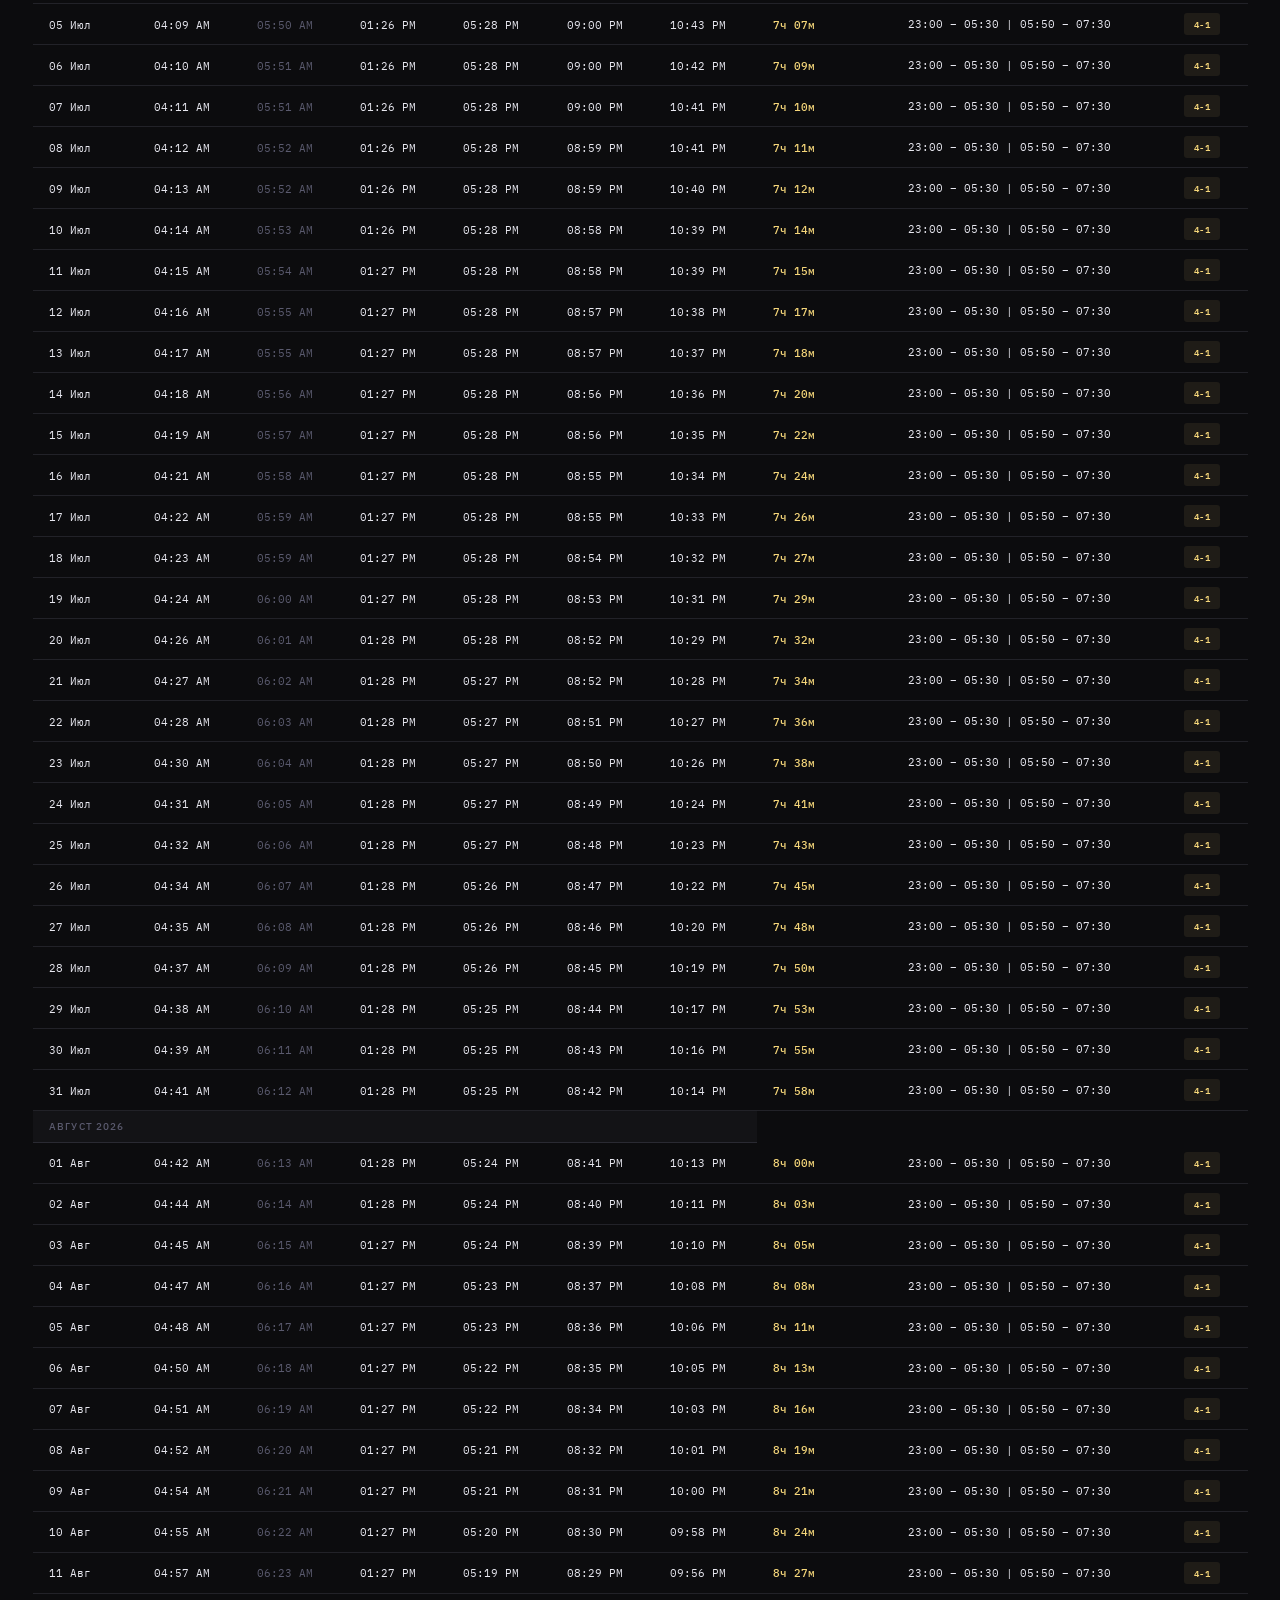
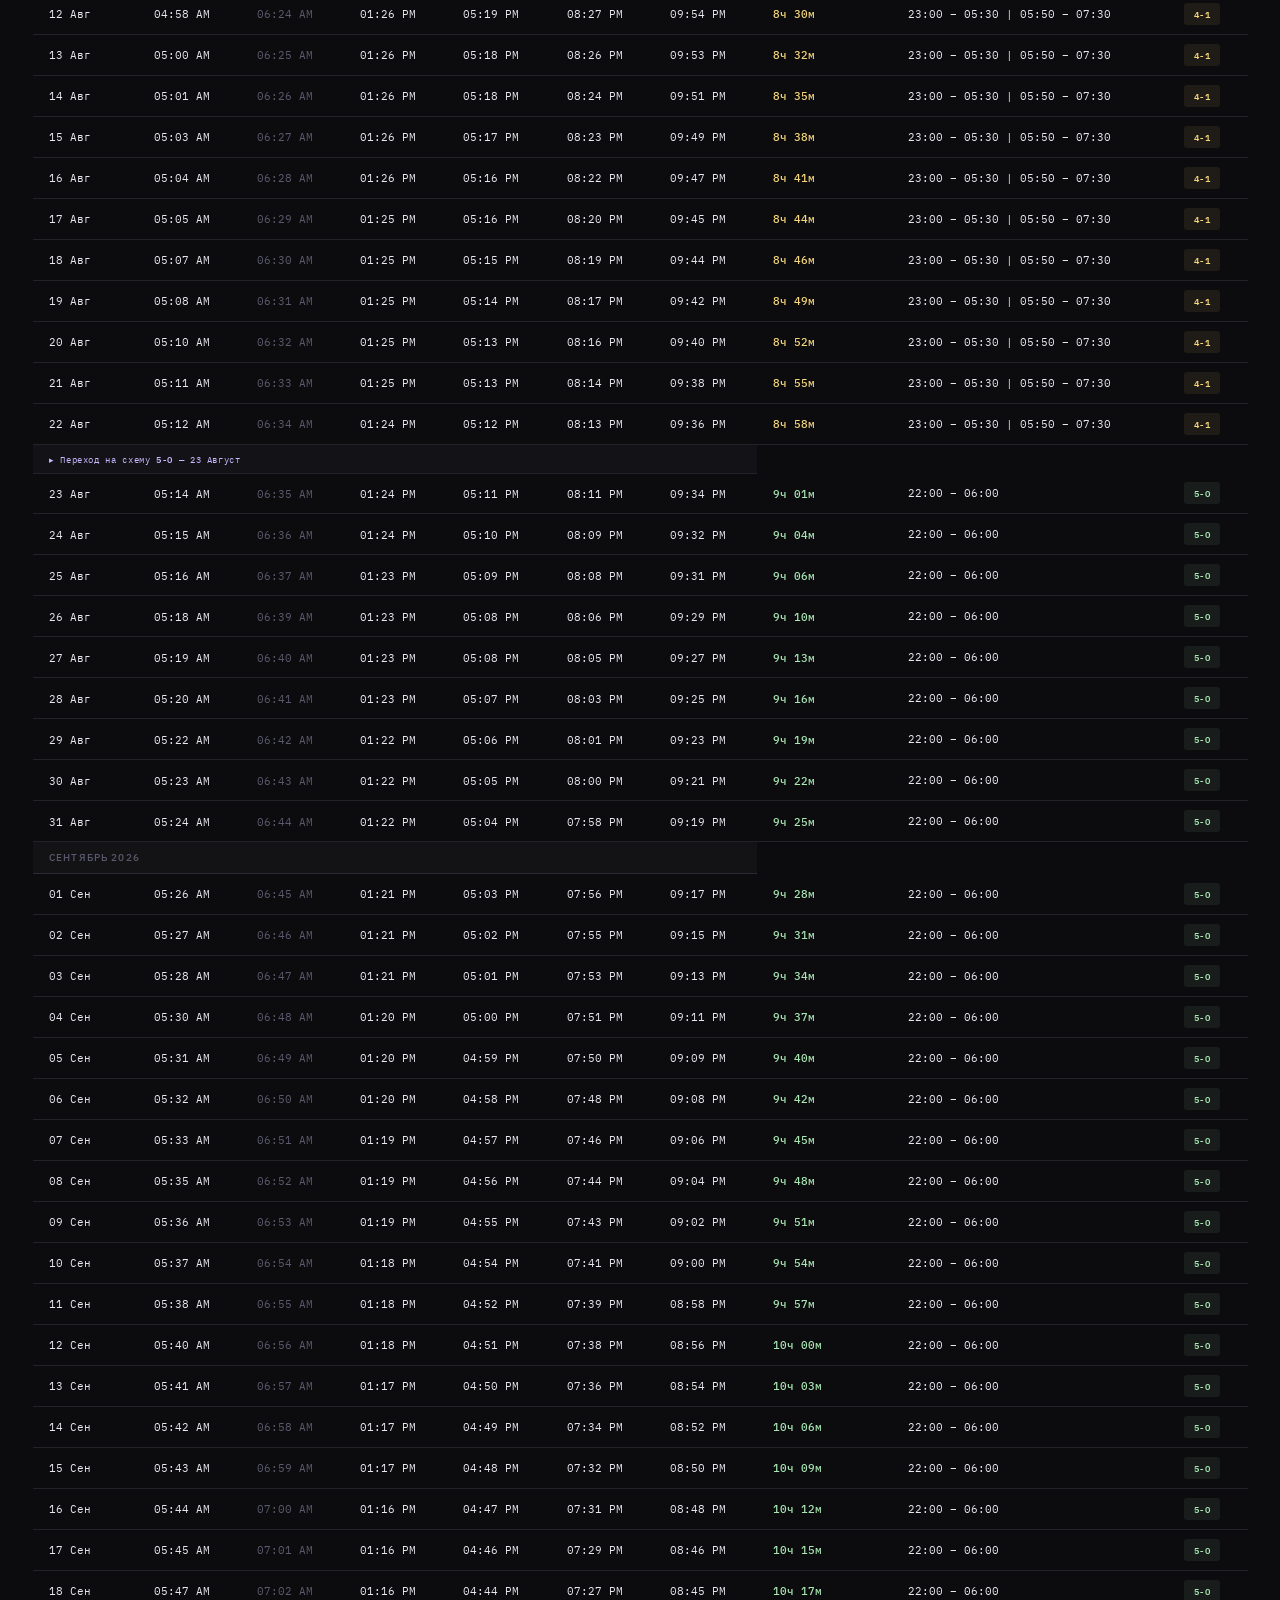
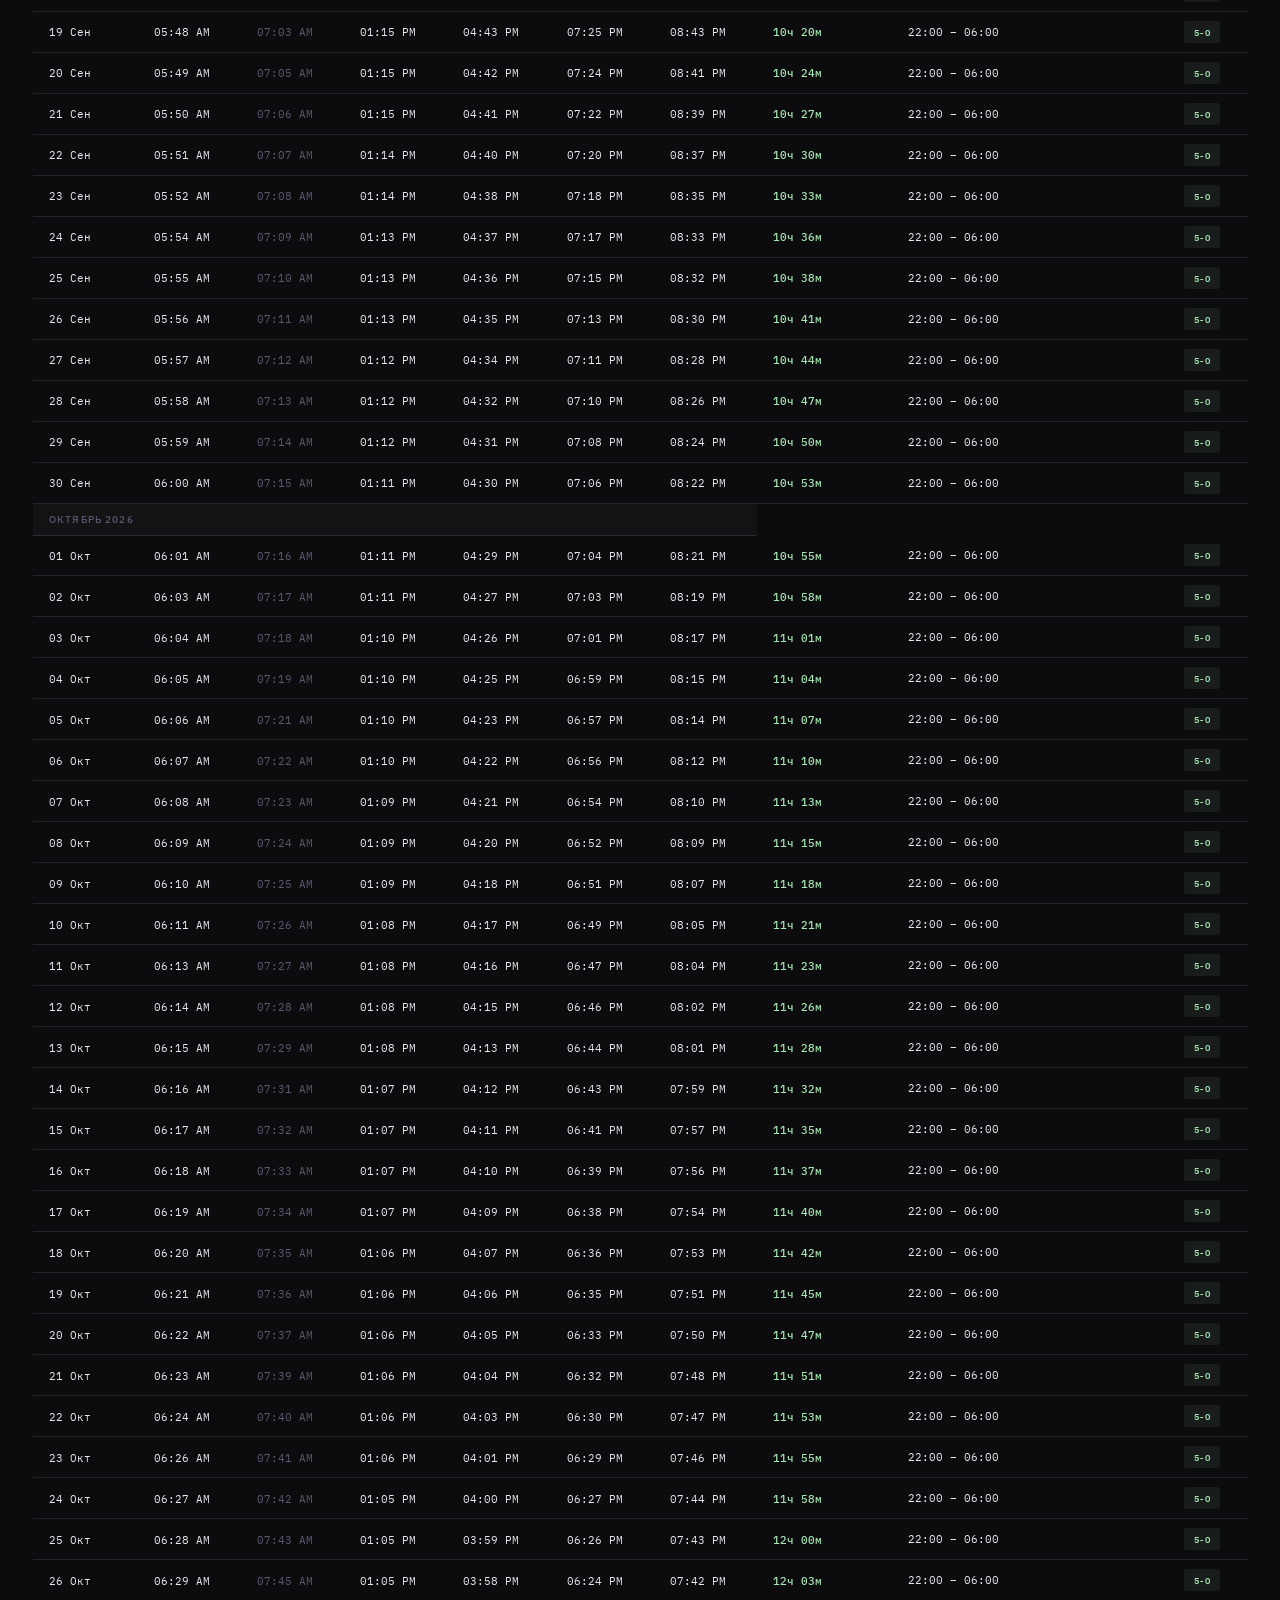
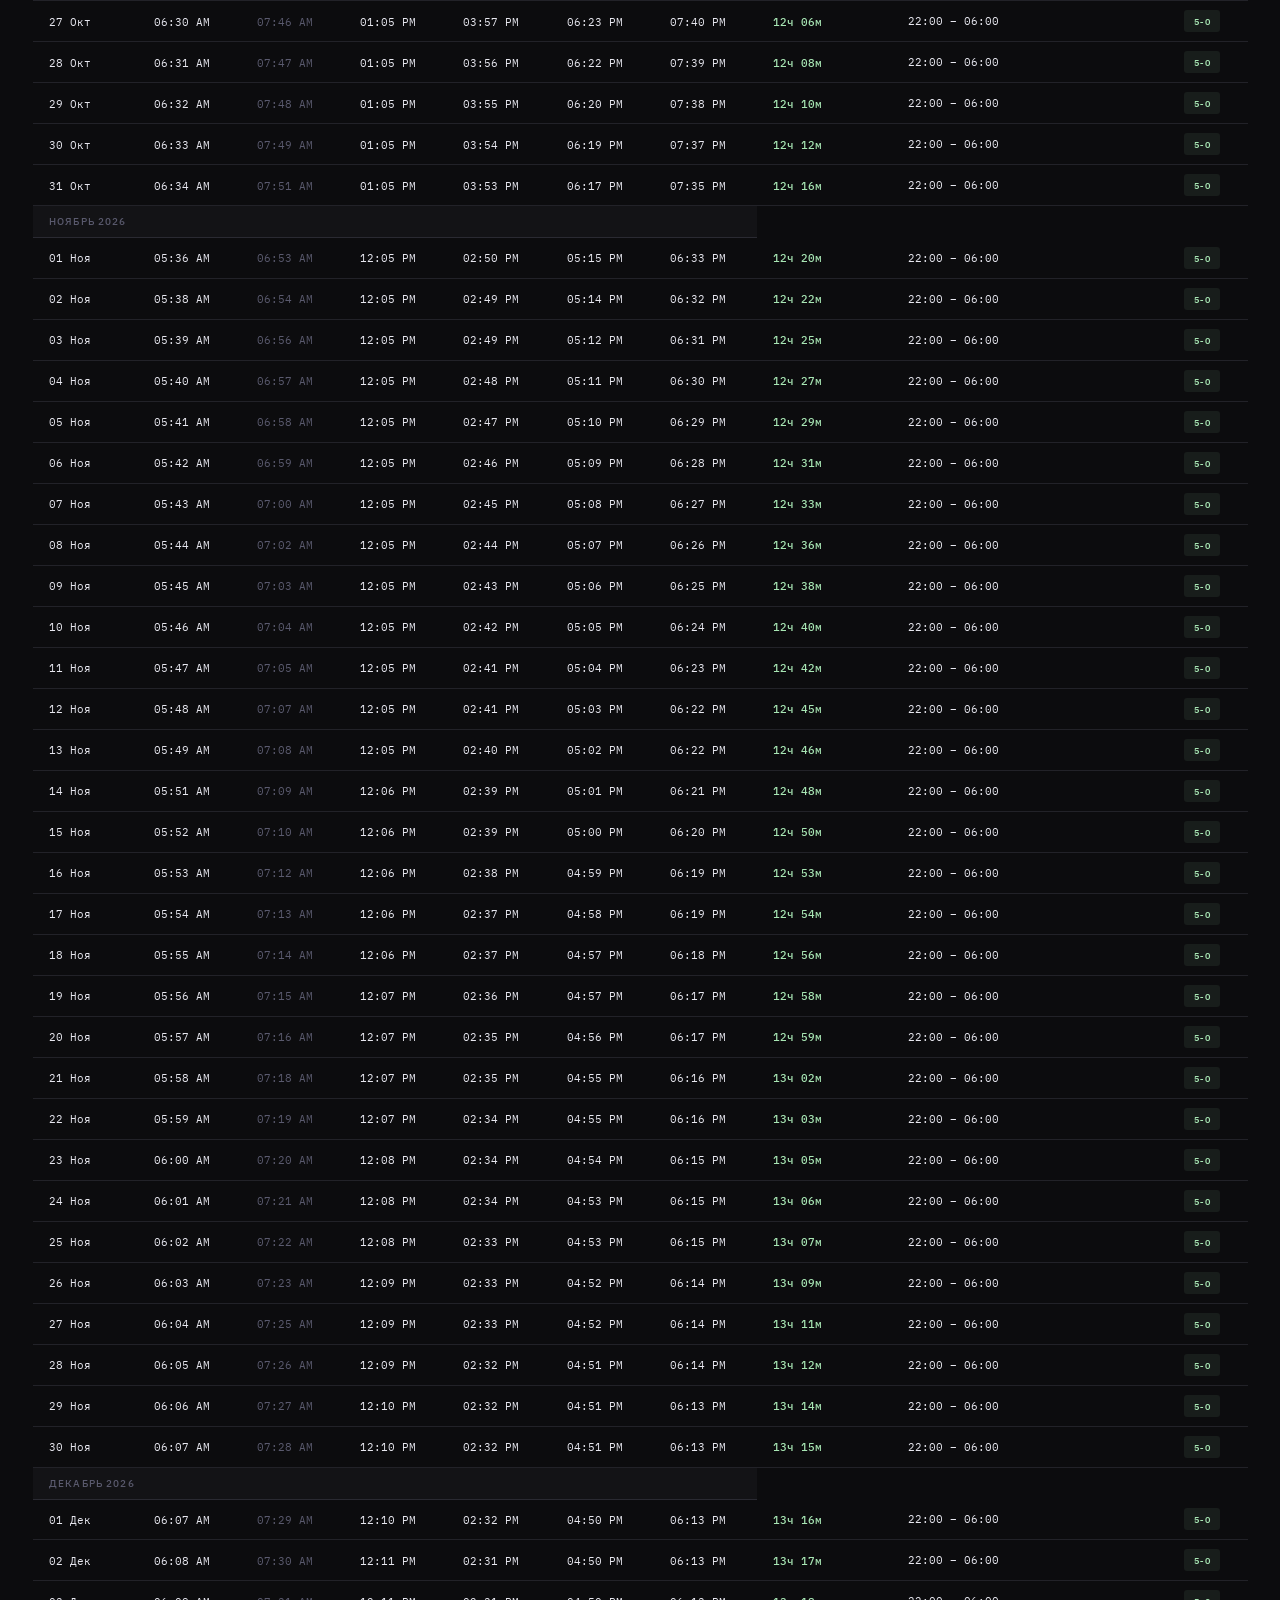
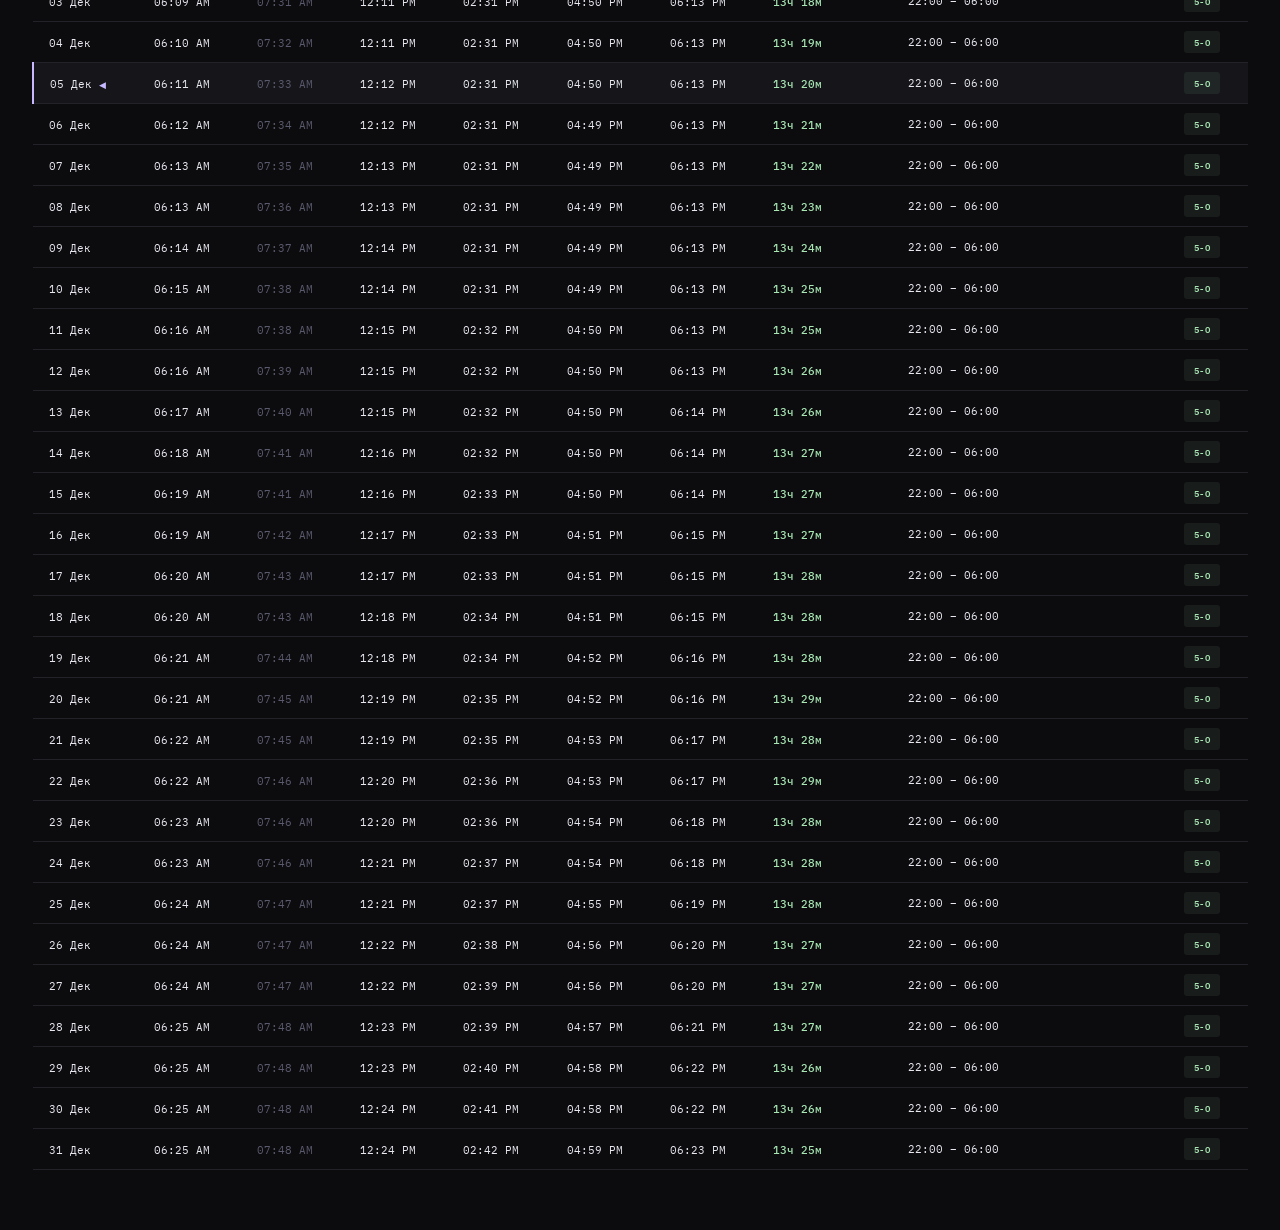
==== commit b387584b: "Refactored code to be static for 2026" ====
--- a/index.html
+++ b/index.html
@@ -3,14 +3,14 @@
 <head>
   <meta charset="UTF-8" />
   <meta name="viewport" content="width=device-width, initial-scale=1.0" />
-  <title>Расписание сна</title>
+  <title>Omar's Sleep Schedule</title>
   <link rel="stylesheet" href="style.css" />
 </head>
 <body>
 
   <div class="header">
     <div class="header-inner">
-      <span class="header-title">Расписание сна</span>
+      <span class="header-title">Omar's Sleep Schedule</span>
       <span class="header-sub">Erie, PA · 2026</span>
     </div>
     <div class="header-right">
@@ -21,7 +21,6 @@
       <div class="legend">
         <span class="badge badge-50">5-0</span>
         <span class="badge badge-41">4-1</span>
-        <span class="badge badge-32">3-2</span>
       </div>
     </div>
   </div>
@@ -30,7 +29,6 @@
     <button class="filter-btn active" data-filter="all">Все</button>
     <button class="filter-btn" data-filter="5-0">5-0</button>
     <button class="filter-btn" data-filter="4-1">4-1</button>
-    <button class="filter-btn" data-filter="3-2">3-2</button>
   </div>
 
   <div class="table-wrap">
@@ -38,12 +36,15 @@
       <thead>
         <tr>
           <th>Дата</th>
-          <th>Иша</th>
-          <th>Фаджр</th>
-          <th>Рассвет</th>
-          <th>Иша → Рассвет</th>
-          <th>Время сна</th>
-          <th>Схема</th>
+          <th>Fajr</th>
+          <th>Sunrise</th>
+          <th>Dhuhr</th>
+          <th>Asr</th>
+          <th>Maghrib</th>
+          <th>Isha</th>
+          <th>Isha → Sunrise</th>
+          <th>Sleep Time</th>
+          <th>Scheme</th>
         </tr>
       </thead>
       <tbody id="tableBody"></tbody>
--- a/style.css
+++ b/style.css
@@ -11,10 +11,9 @@
   --muted: #5a5a6e;
   --accent: #c8b8ff;
   --accent-dim: rgba(200,184,255,0.08);
-  --c50: #a8e6b4; --c41: #f5d67a; --c32: #f2876a;
+  --c50: #a8e6b4; --c41: #f5d67a;
   --c50-bg: rgba(168,230,180,0.08);
   --c41-bg: rgba(245,214,122,0.08);
-  --c32-bg: rgba(242,135,106,0.08);
 }
 
 html { font-size: 14px; }
@@ -49,7 +48,6 @@
 .badge { font-family: 'IBM Plex Mono', monospace; font-size: 0.68rem; font-weight: 600; padding: 4px 10px; border-radius: 3px; letter-spacing: 0.05em; }
 .badge-50 { background: var(--c50-bg); color: var(--c50); border: 1px solid rgba(168,230,180,0.25); }
 .badge-41 { background: var(--c41-bg); color: var(--c41); border: 1px solid rgba(245,214,122,0.25); }
-.badge-32 { background: var(--c32-bg); color: var(--c32); border: 1px solid rgba(242,135,106,0.25); }
 
 /* FILTER BAR */
 .filter-bar { display: flex; gap: 8px; padding: 14px 32px; border-bottom: 1px solid var(--border); }
@@ -80,12 +78,11 @@
 .scheme-pill { display: inline-block; font-size: 0.67rem; font-weight: 600; padding: 3px 10px; border-radius: 3px; letter-spacing: 0.05em; }
 .scheme-50 { background: var(--c50-bg); color: var(--c50); }
 .scheme-41 { background: var(--c41-bg); color: var(--c41); }
-.scheme-32 { background: var(--c32-bg); color: var(--c32); }
+
 
 .interval { font-weight: 500; }
 .interval.good { color: var(--c50); }
 .interval.mid  { color: var(--c41); }
-.interval.low  { color: var(--c32); }
 
 .sleep-time { font-size: 0.75rem; color: var(--text); white-space: nowrap; }
 
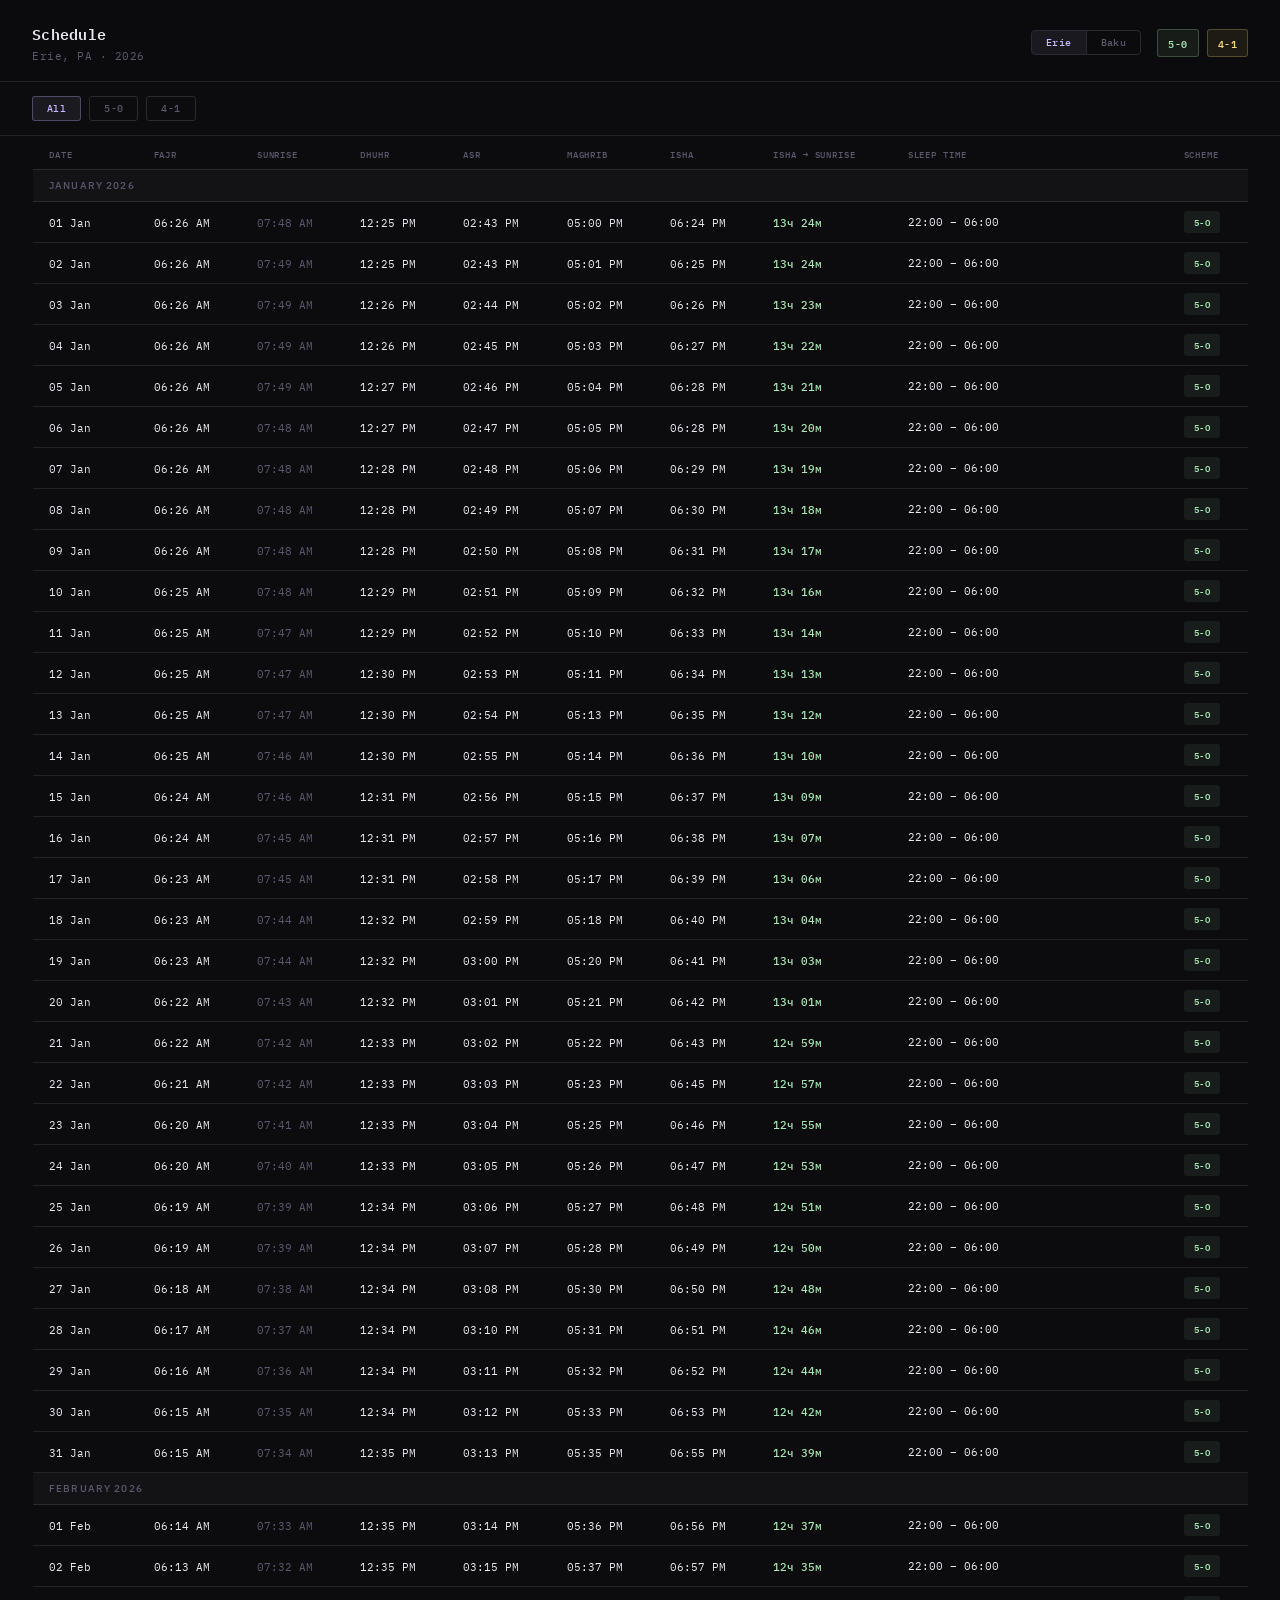
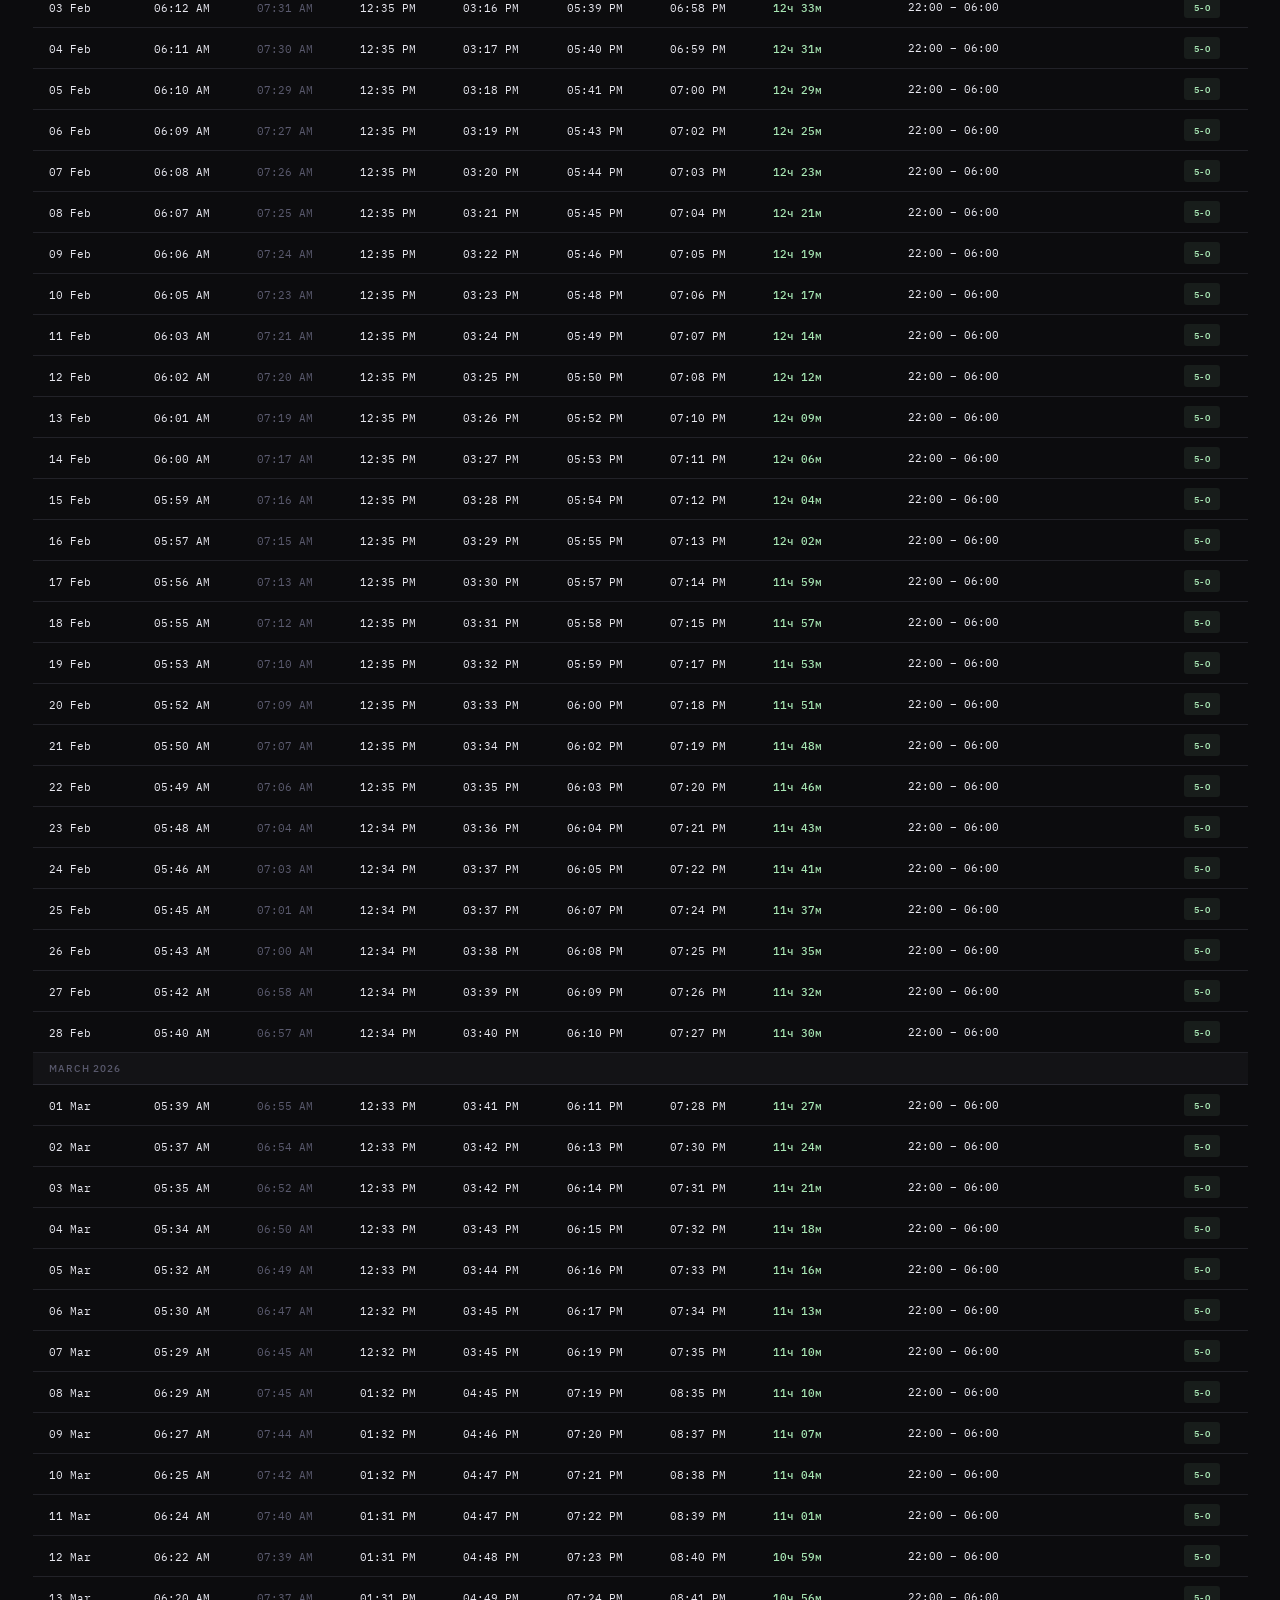
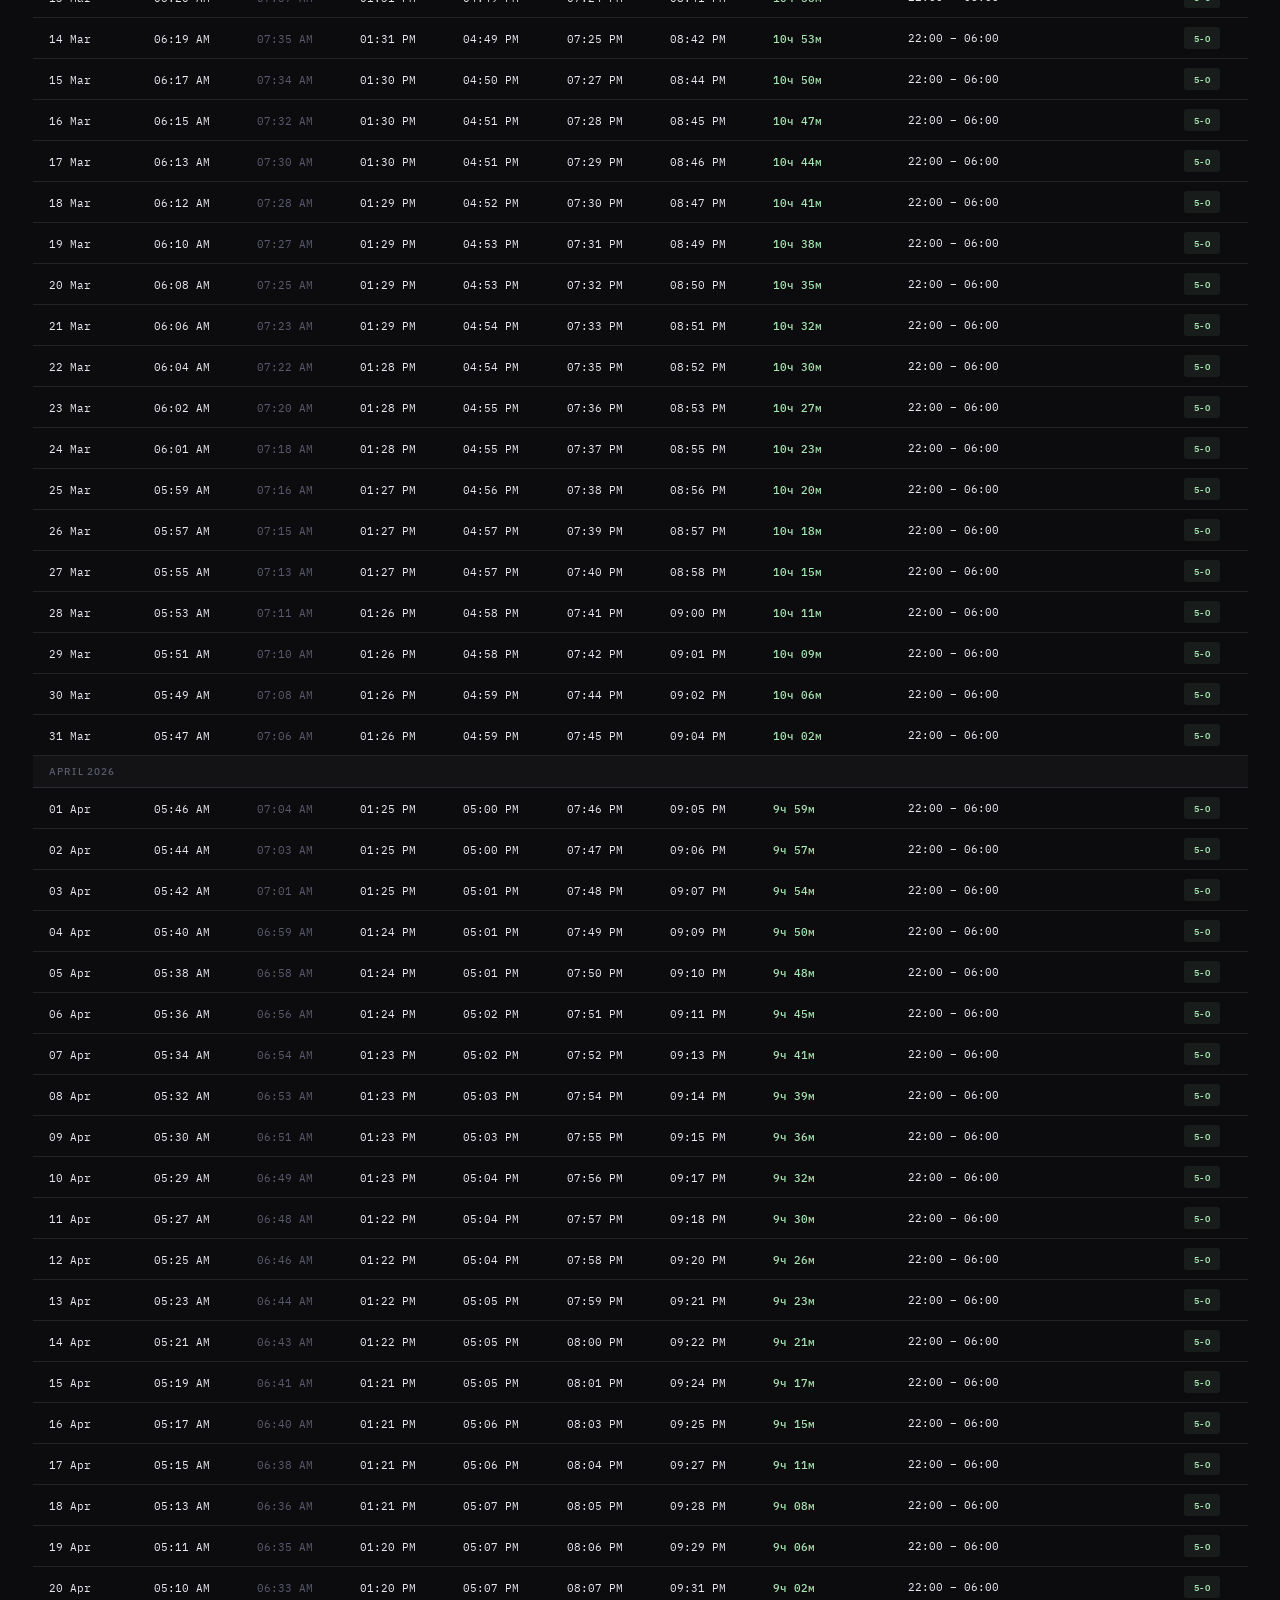
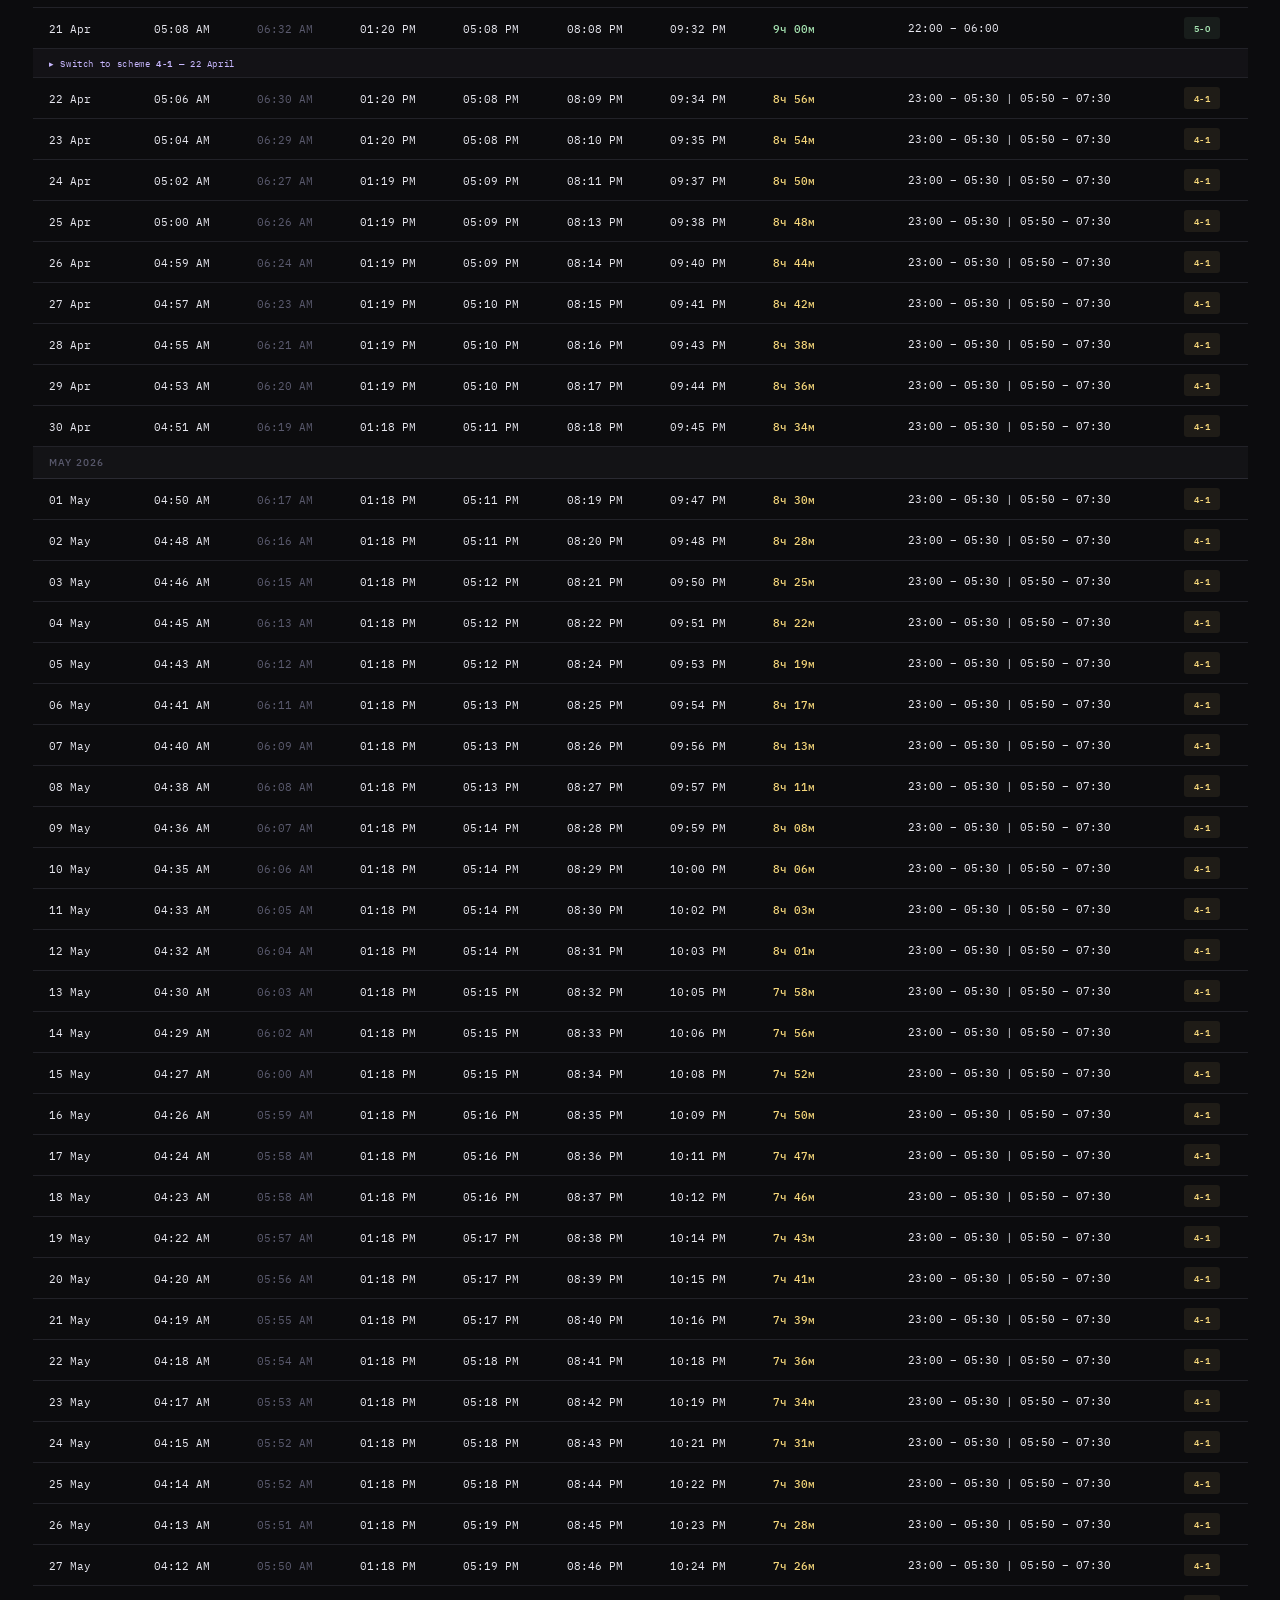
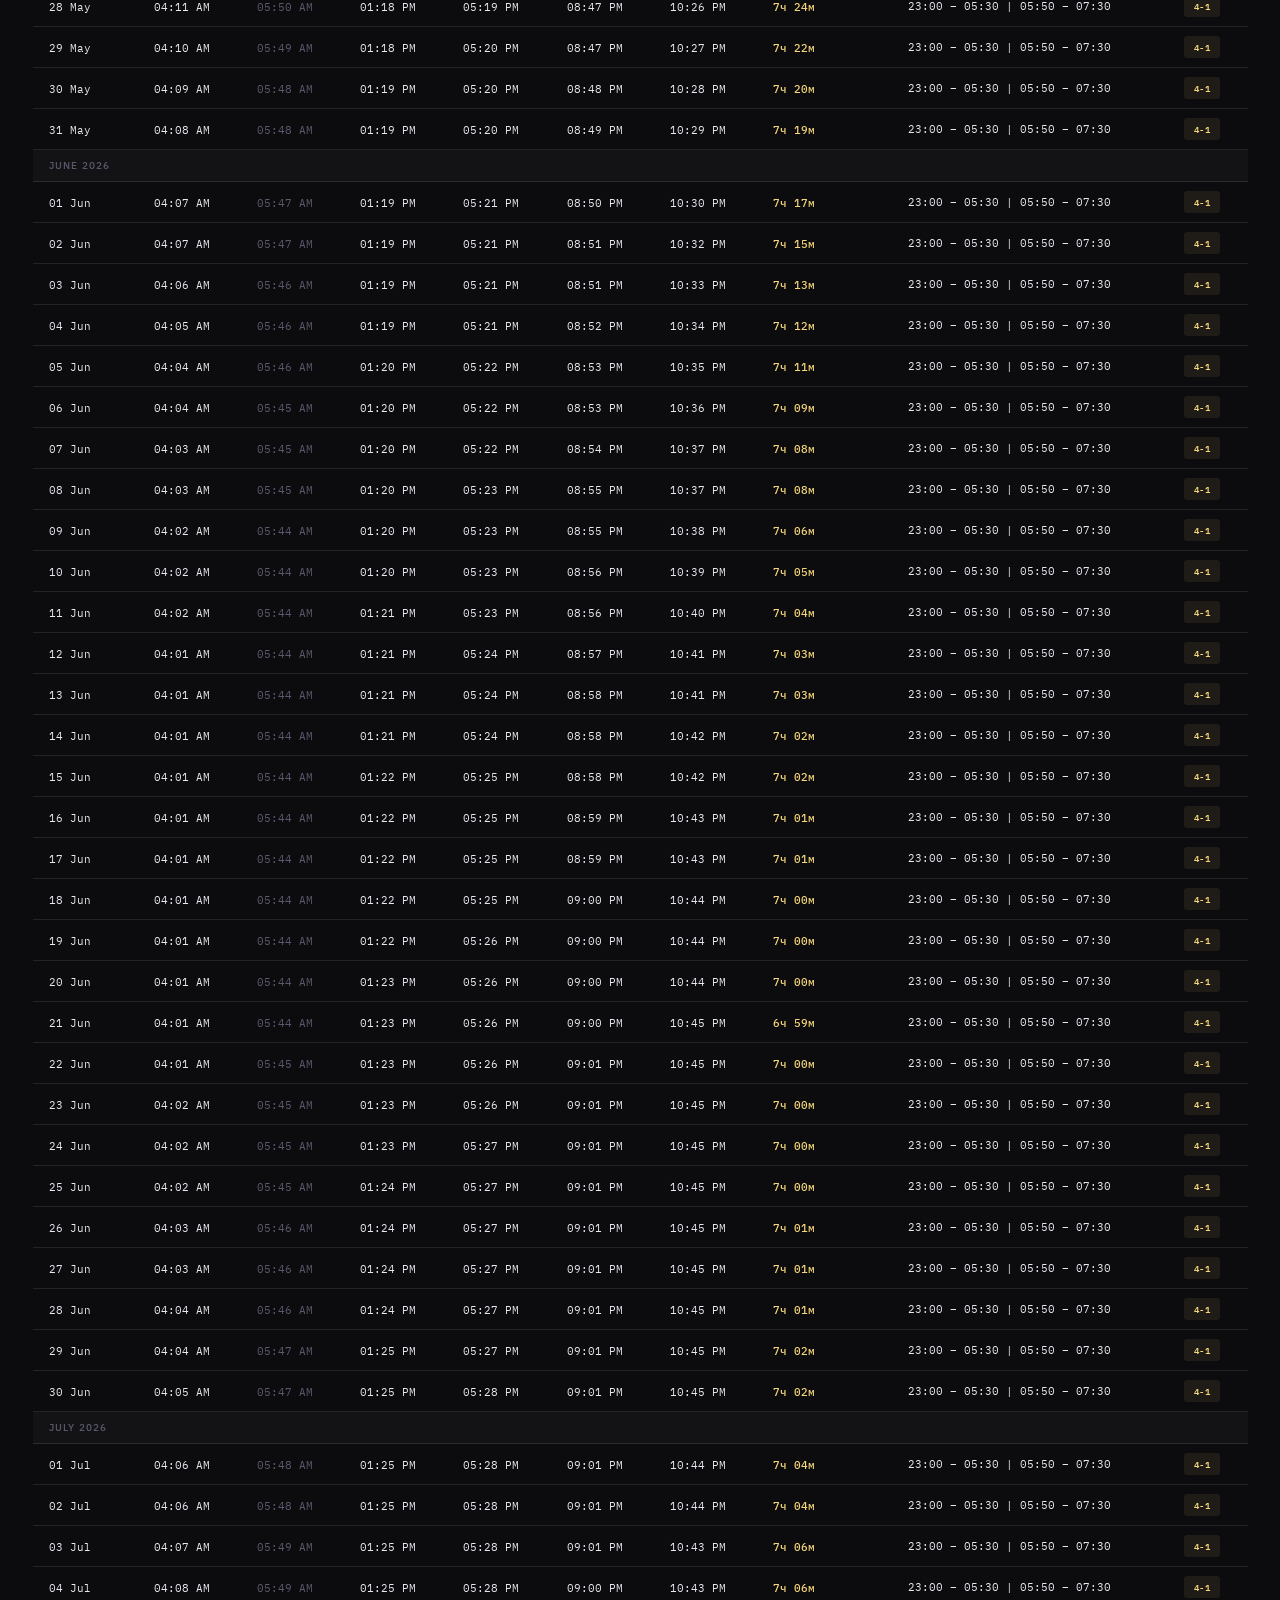
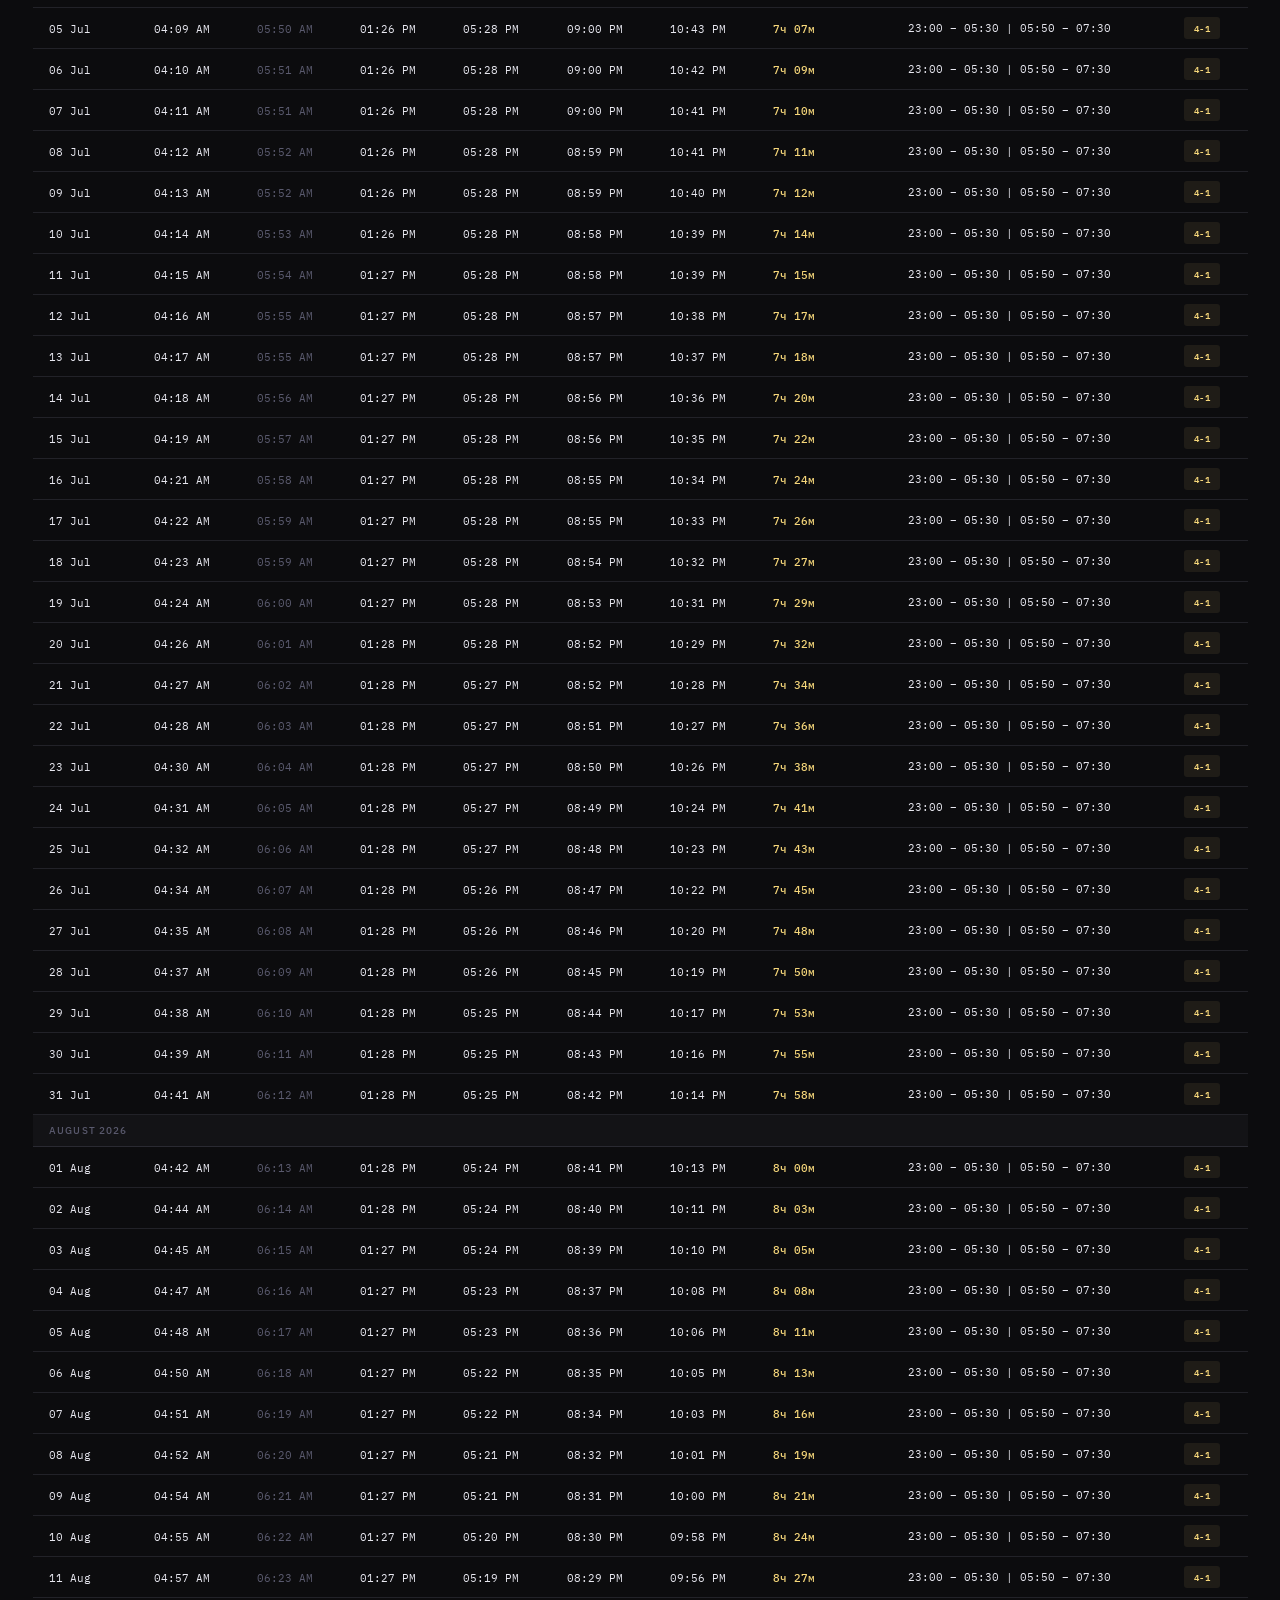
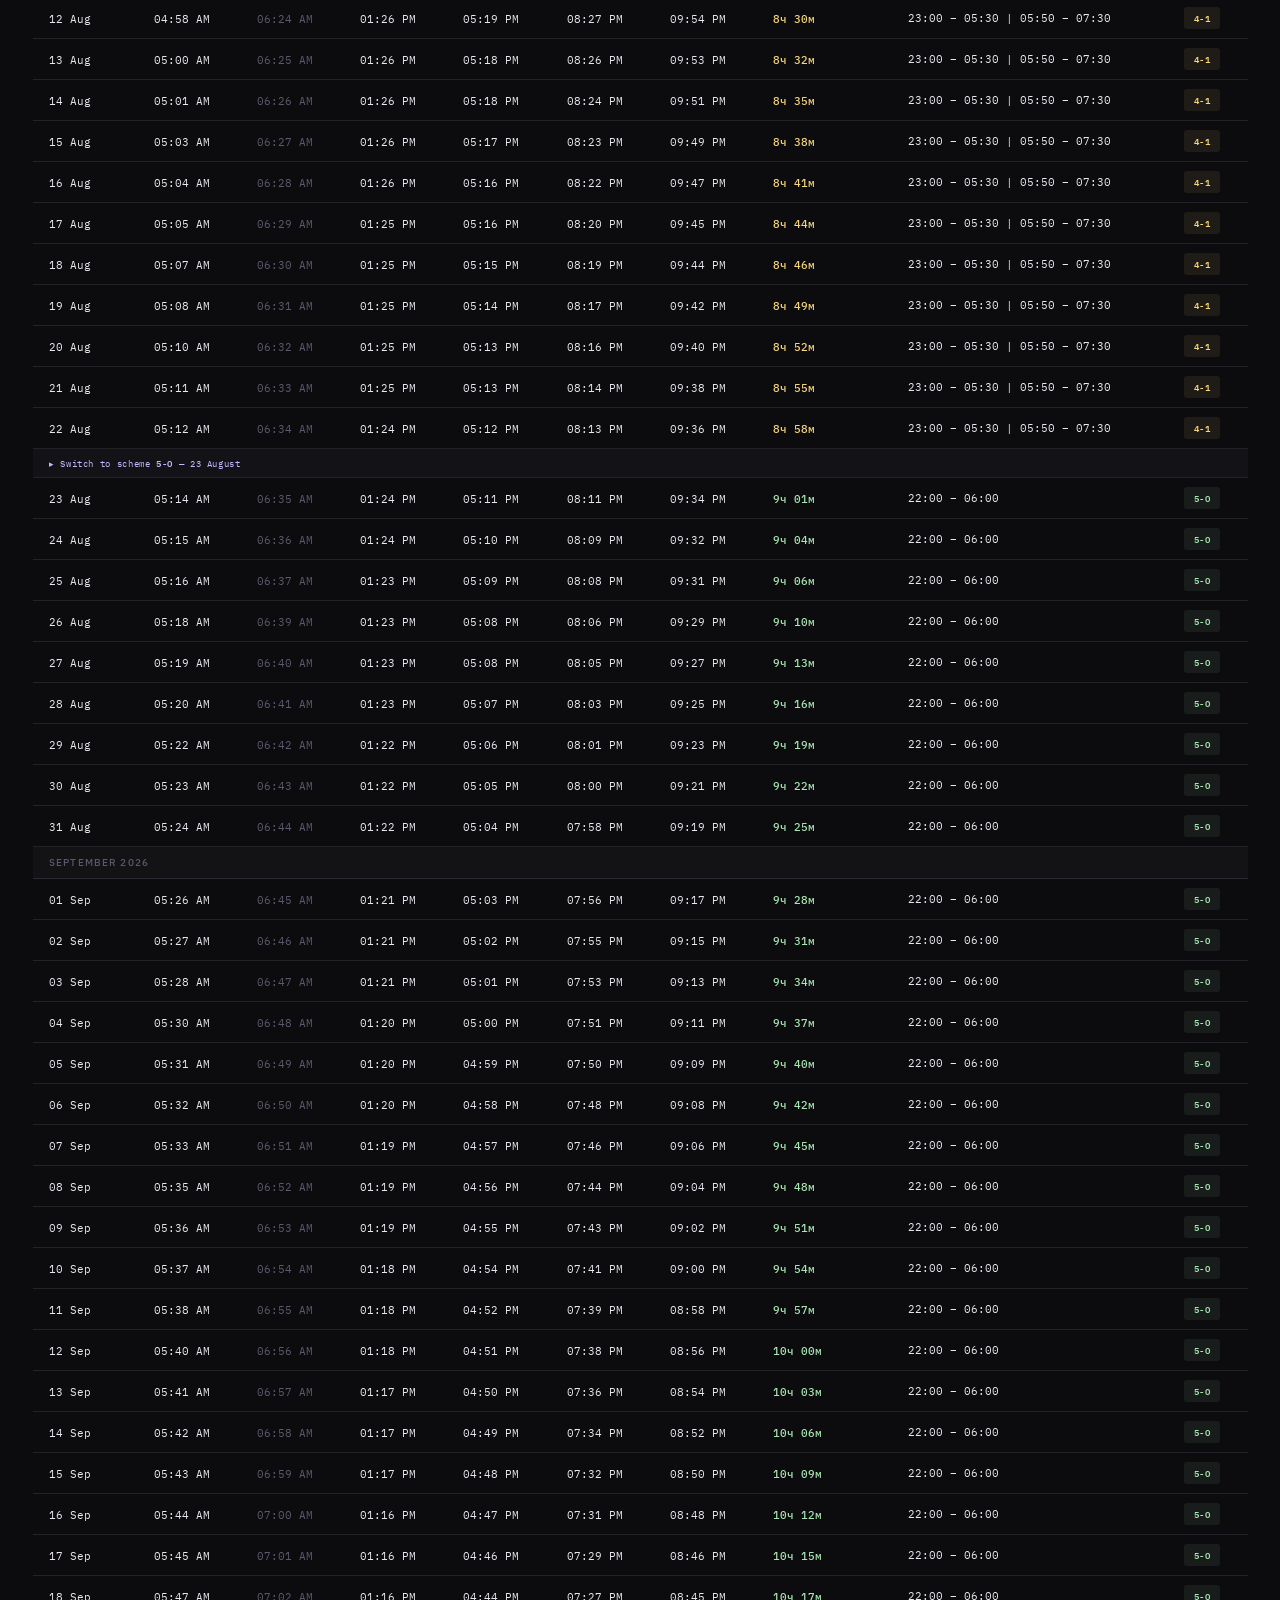
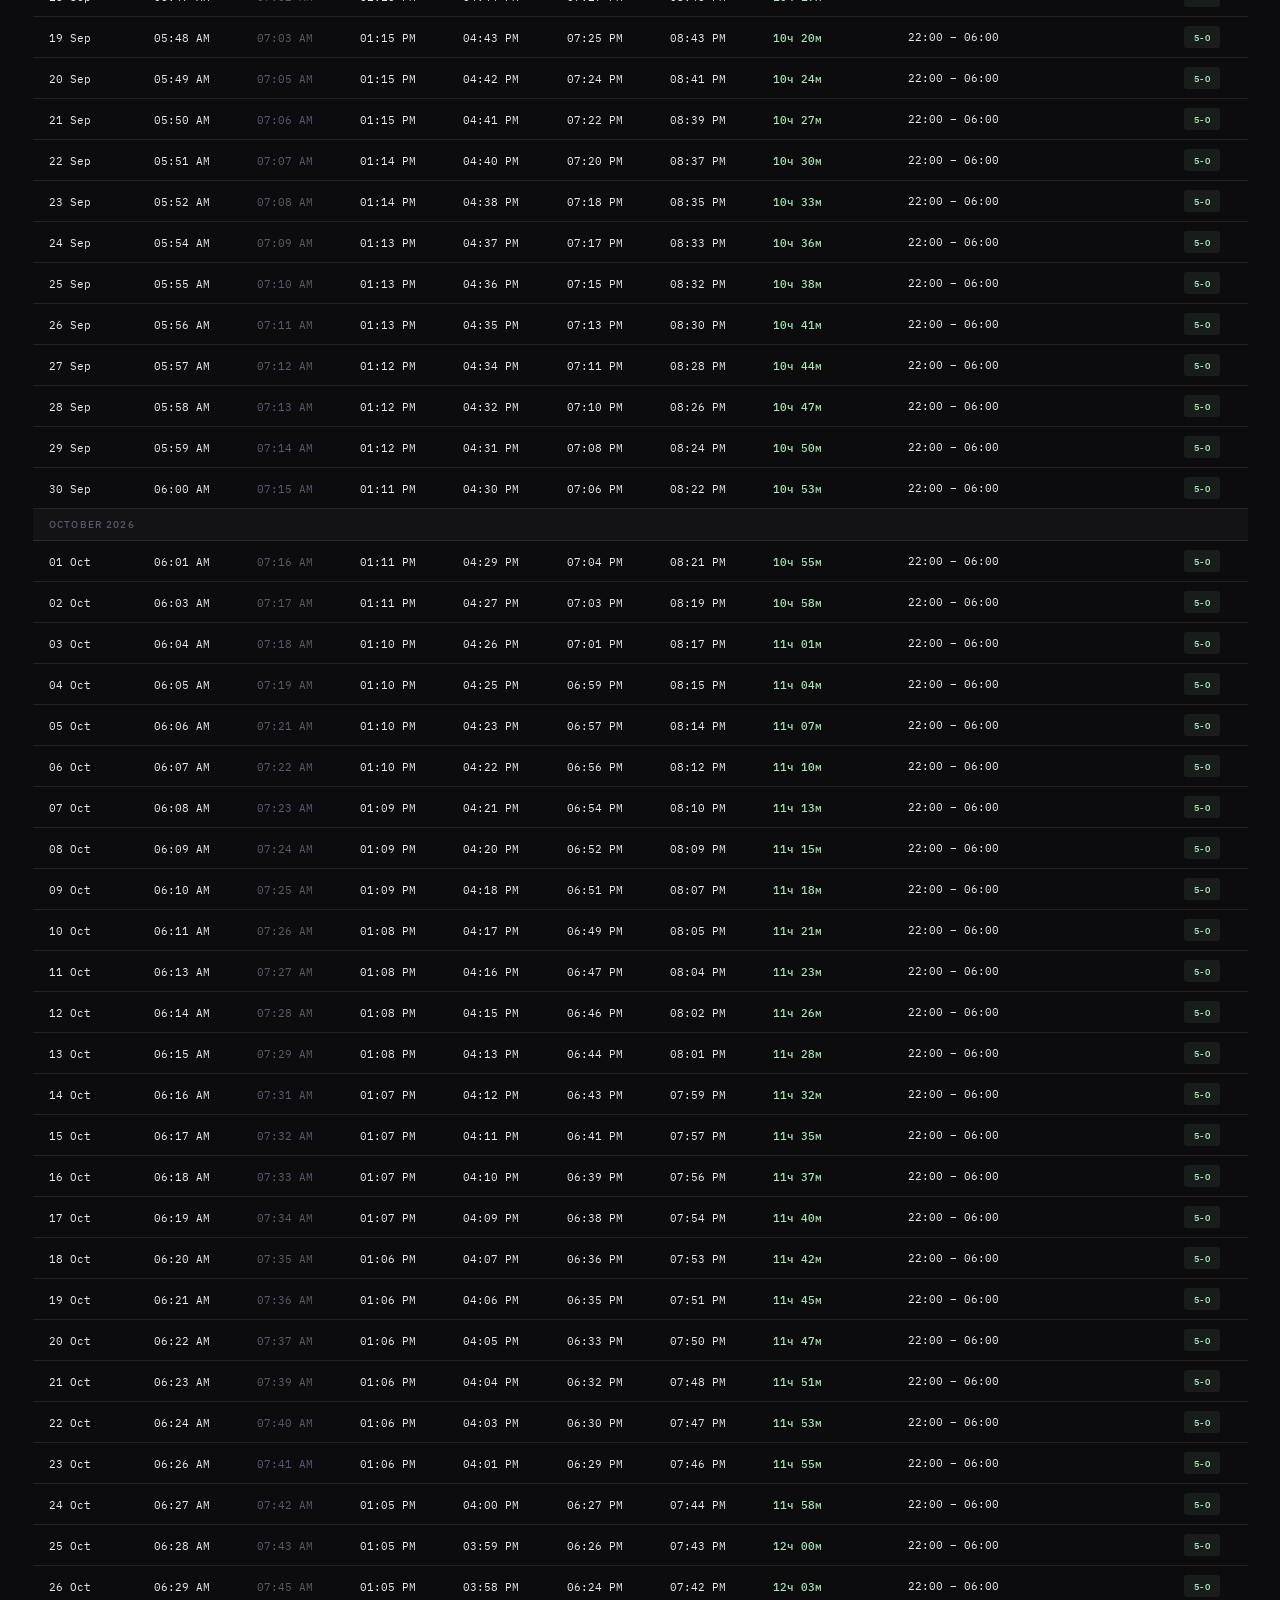
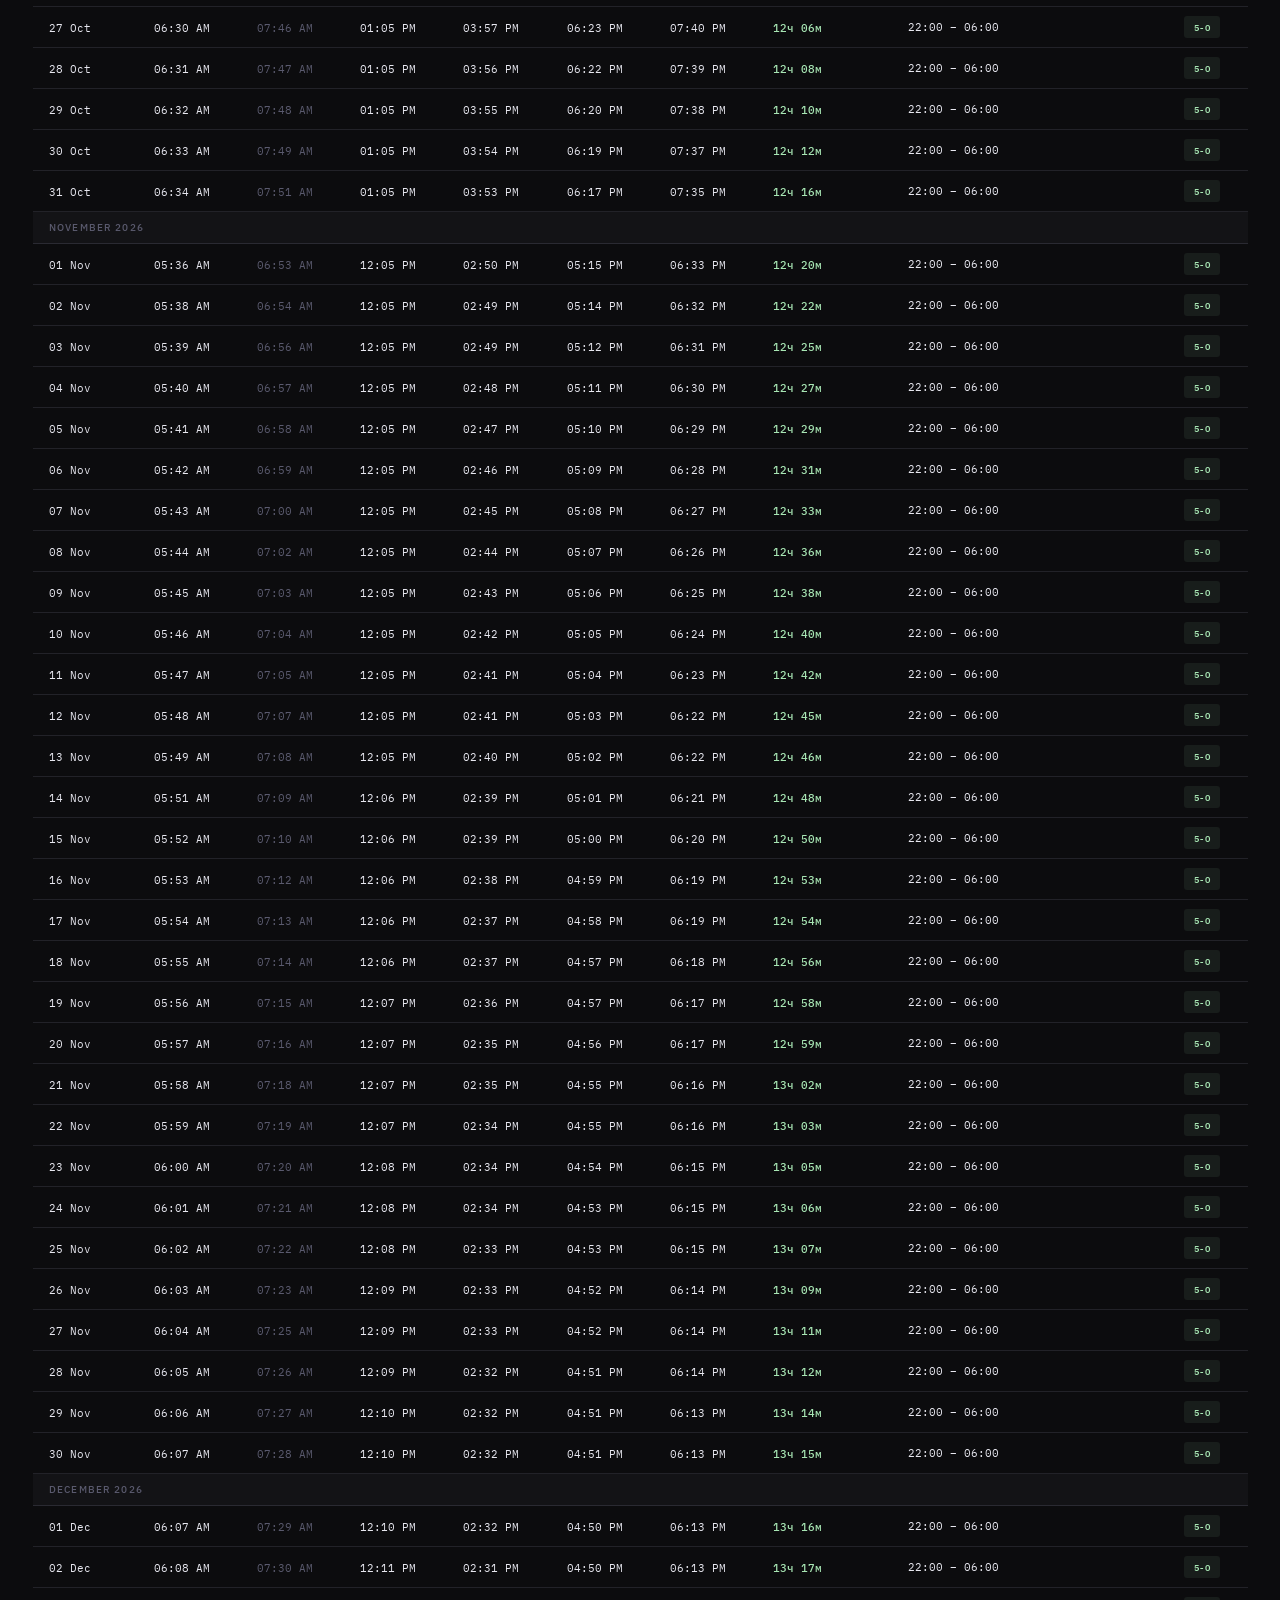
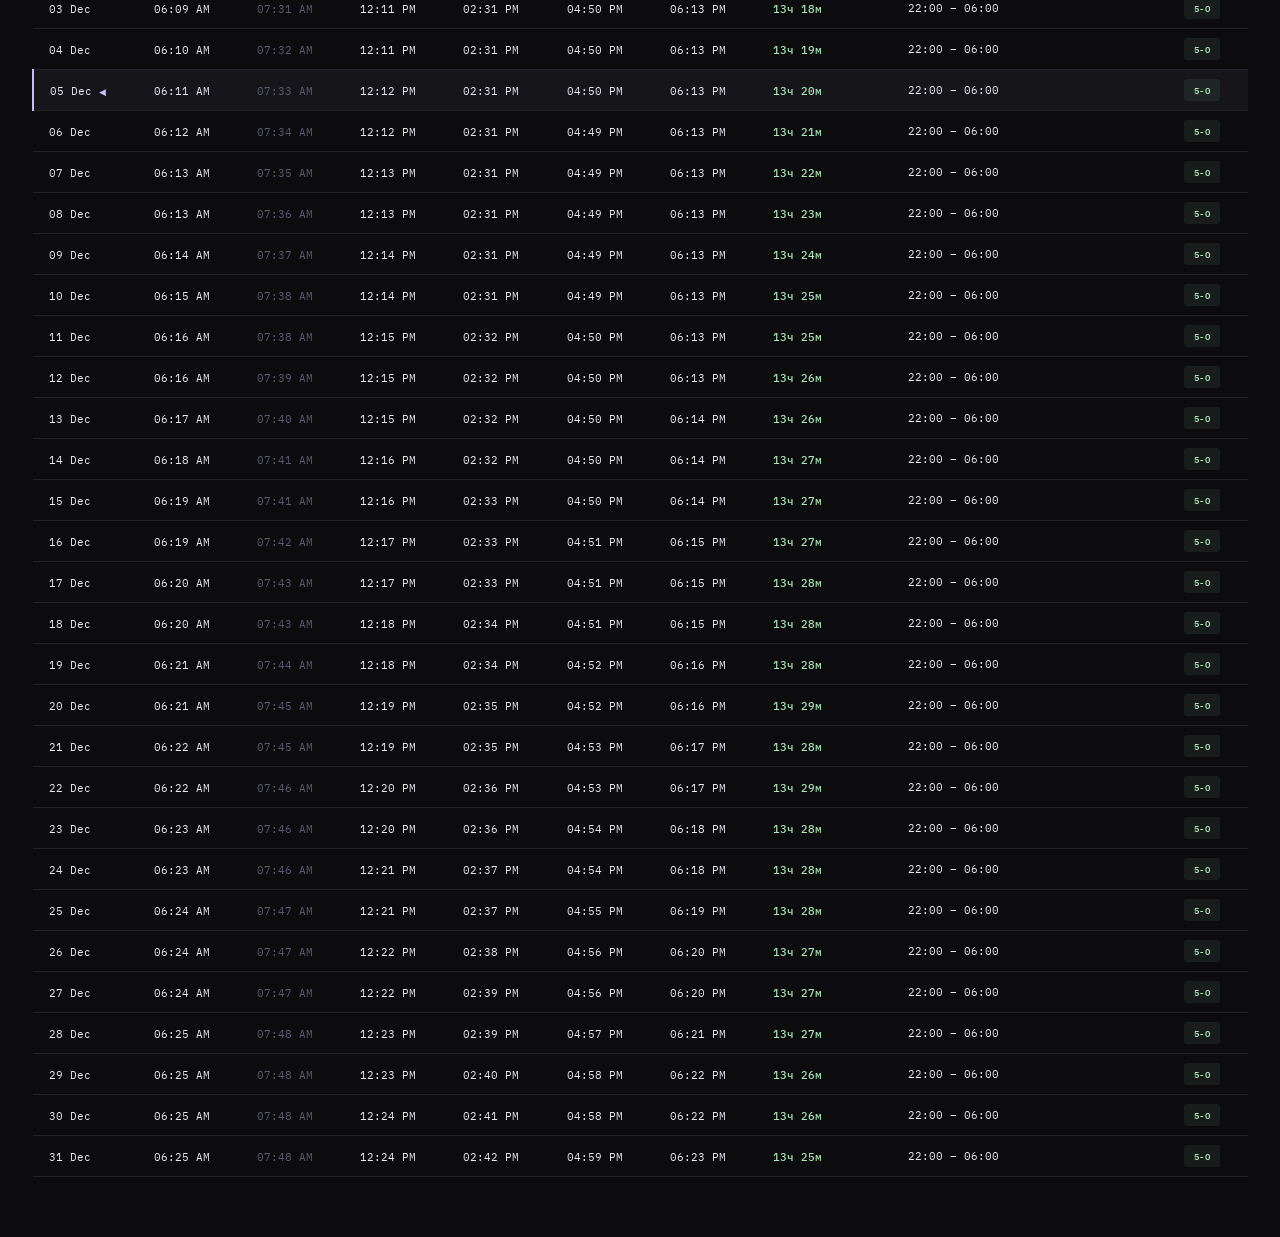
==== commit 4799a457: "implemented API structure" ====
--- a/index.html
+++ b/index.html
@@ -3,14 +3,14 @@
 <head>
   <meta charset="UTF-8" />
   <meta name="viewport" content="width=device-width, initial-scale=1.0" />
-  <title>Omar's Sleep Schedule</title>
+  <title>Schedule</title>
   <link rel="stylesheet" href="style.css" />
 </head>
 <body>
 
   <div class="header">
     <div class="header-inner">
-      <span class="header-title">Omar's Sleep Schedule</span>
+      <span class="header-title">Schedule</span>
       <span class="header-sub">Erie, PA · 2026</span>
     </div>
     <div class="header-right">
@@ -26,7 +26,7 @@
   </div>
 
   <div class="filter-bar">
-    <button class="filter-btn active" data-filter="all">Все</button>
+    <button class="filter-btn active" data-filter="all">All</button>
     <button class="filter-btn" data-filter="5-0">5-0</button>
     <button class="filter-btn" data-filter="4-1">4-1</button>
   </div>
@@ -35,7 +35,7 @@
     <table id="prayerTable">
       <thead>
         <tr>
-          <th>Дата</th>
+          <th>Date</th>
           <th>Fajr</th>
           <th>Sunrise</th>
           <th>Dhuhr</th>
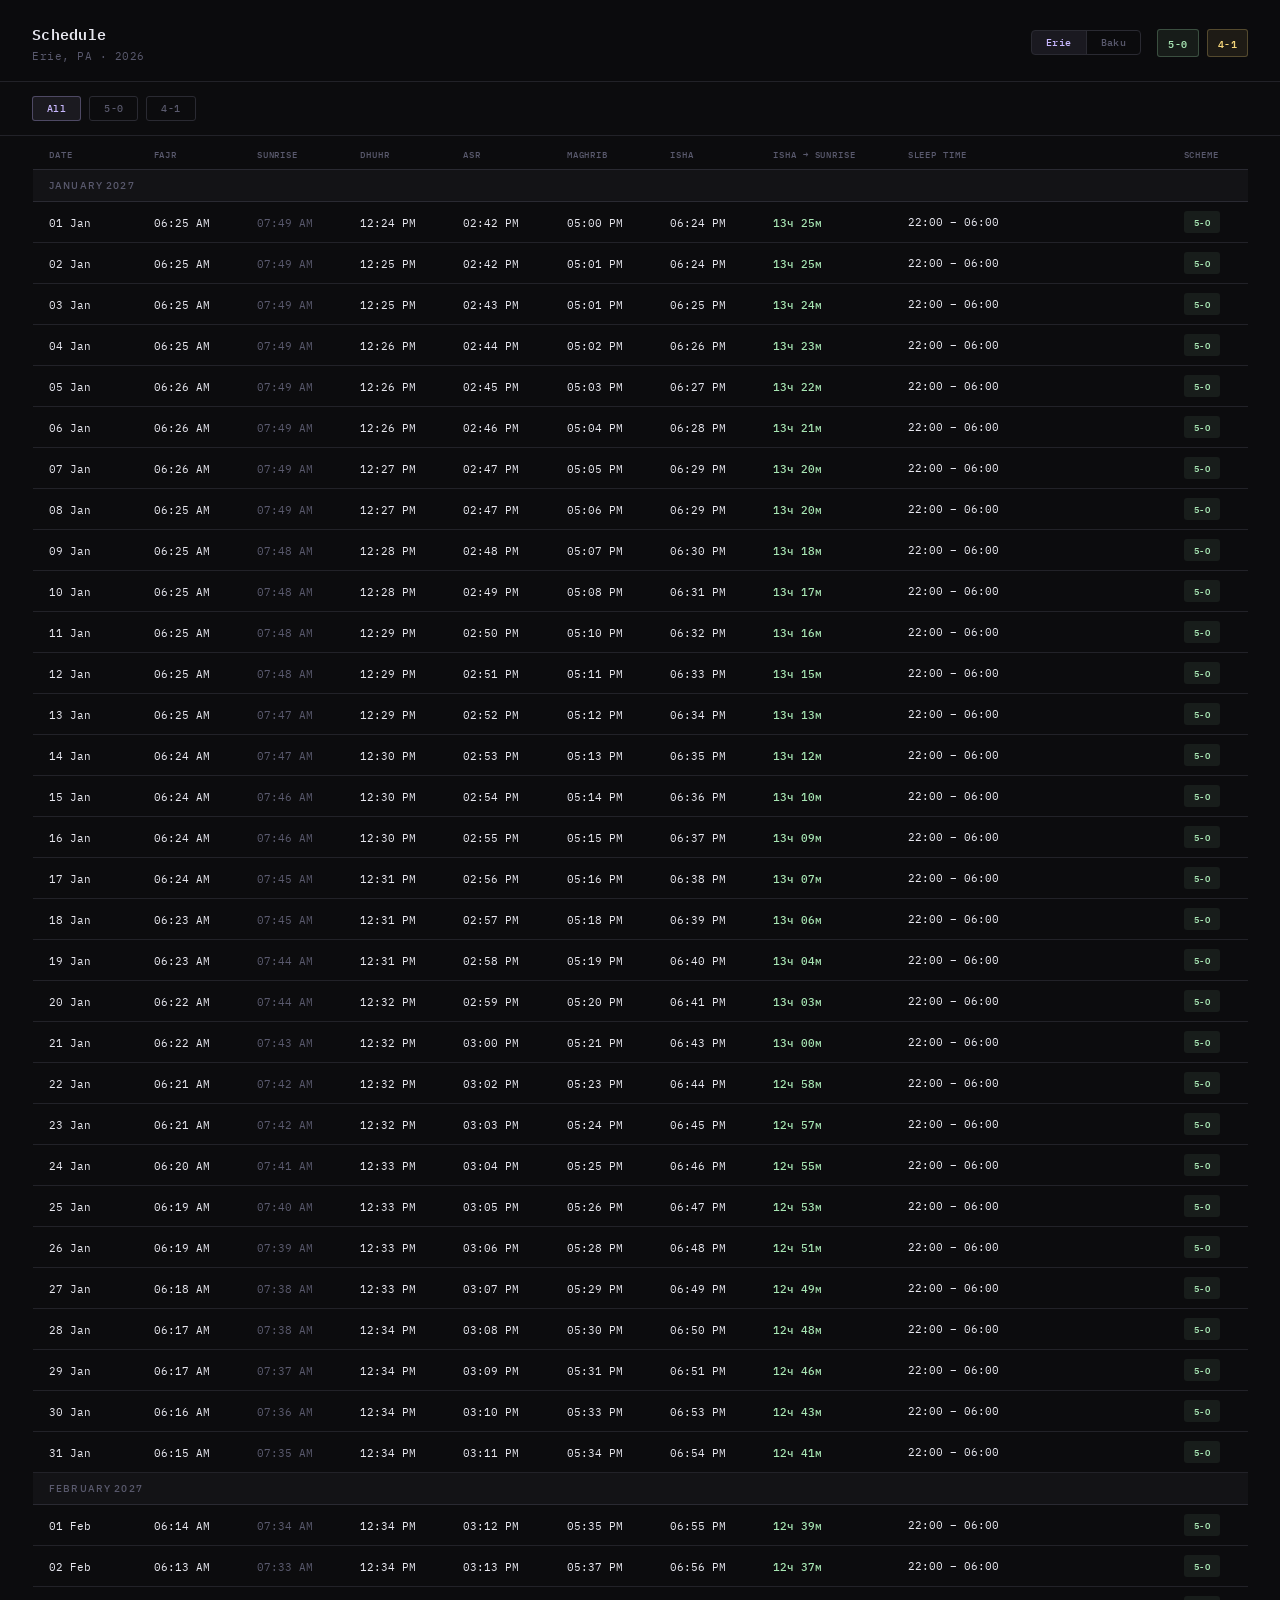
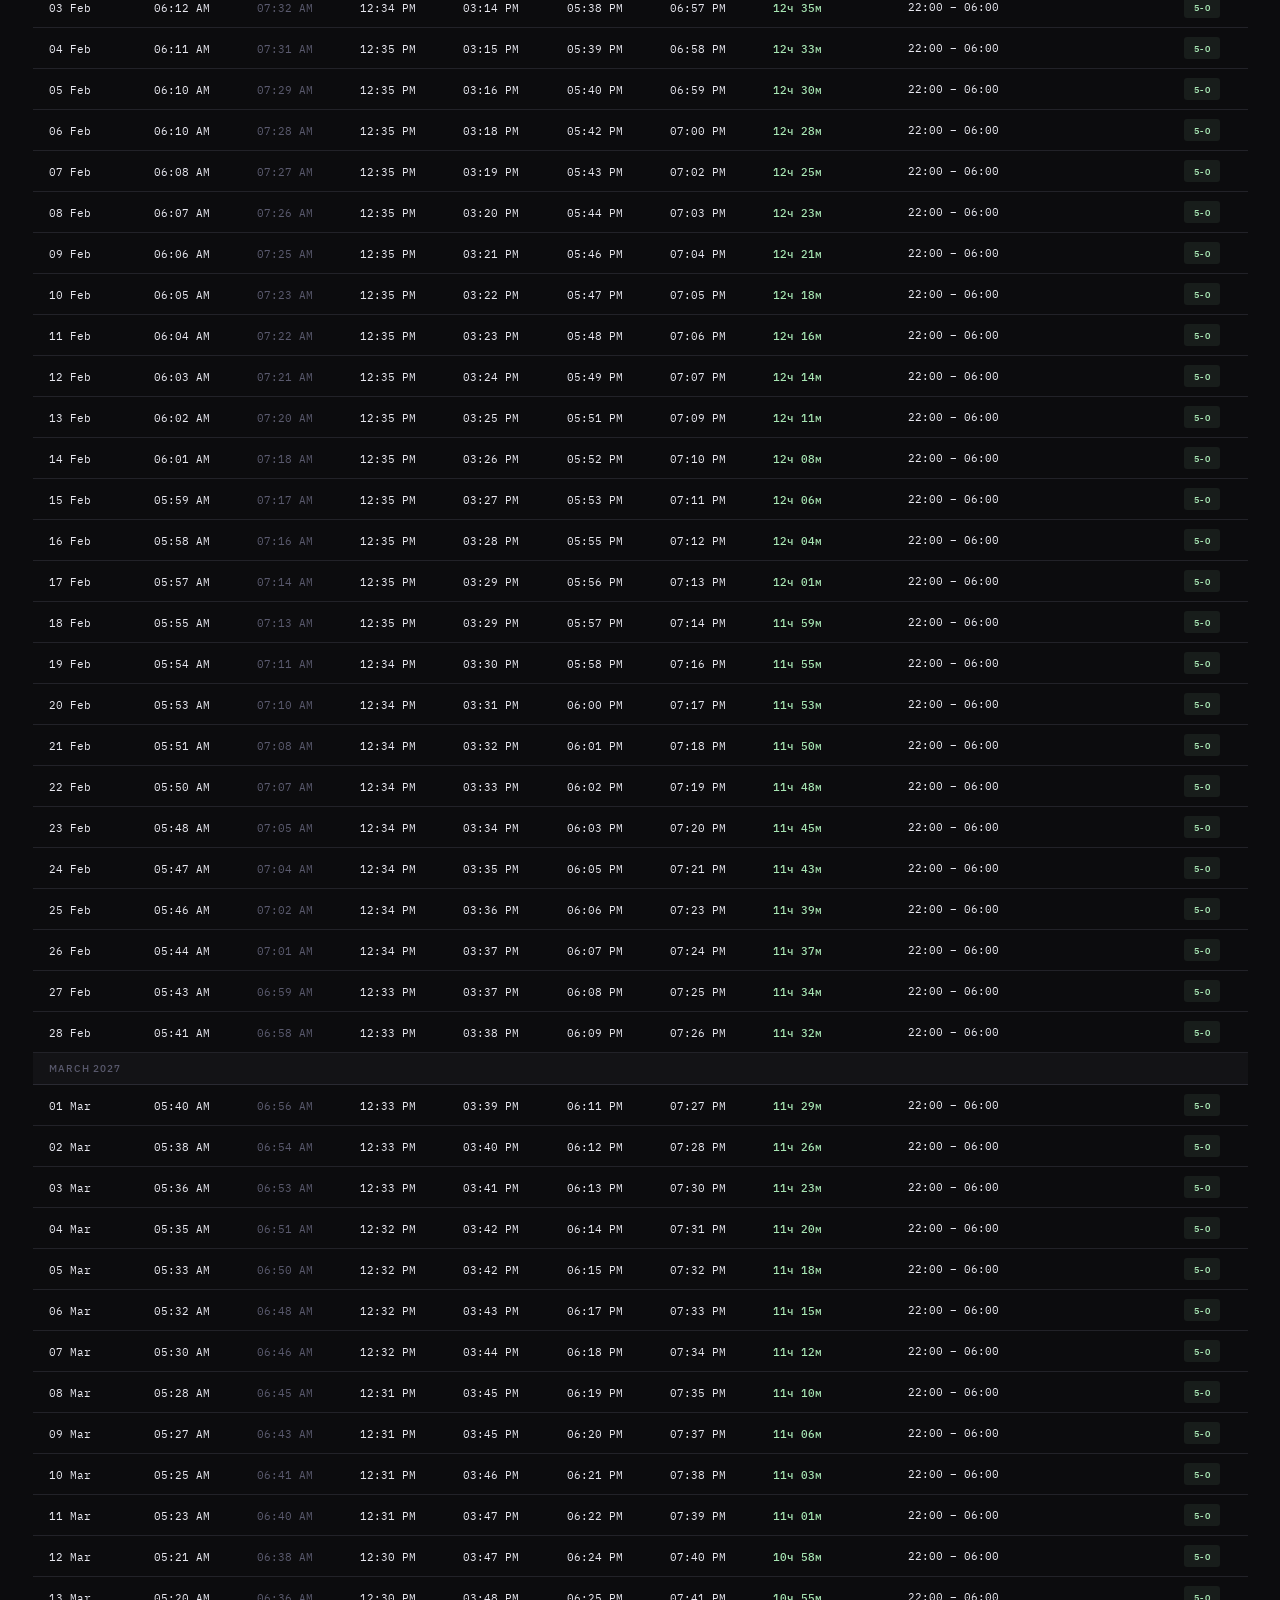
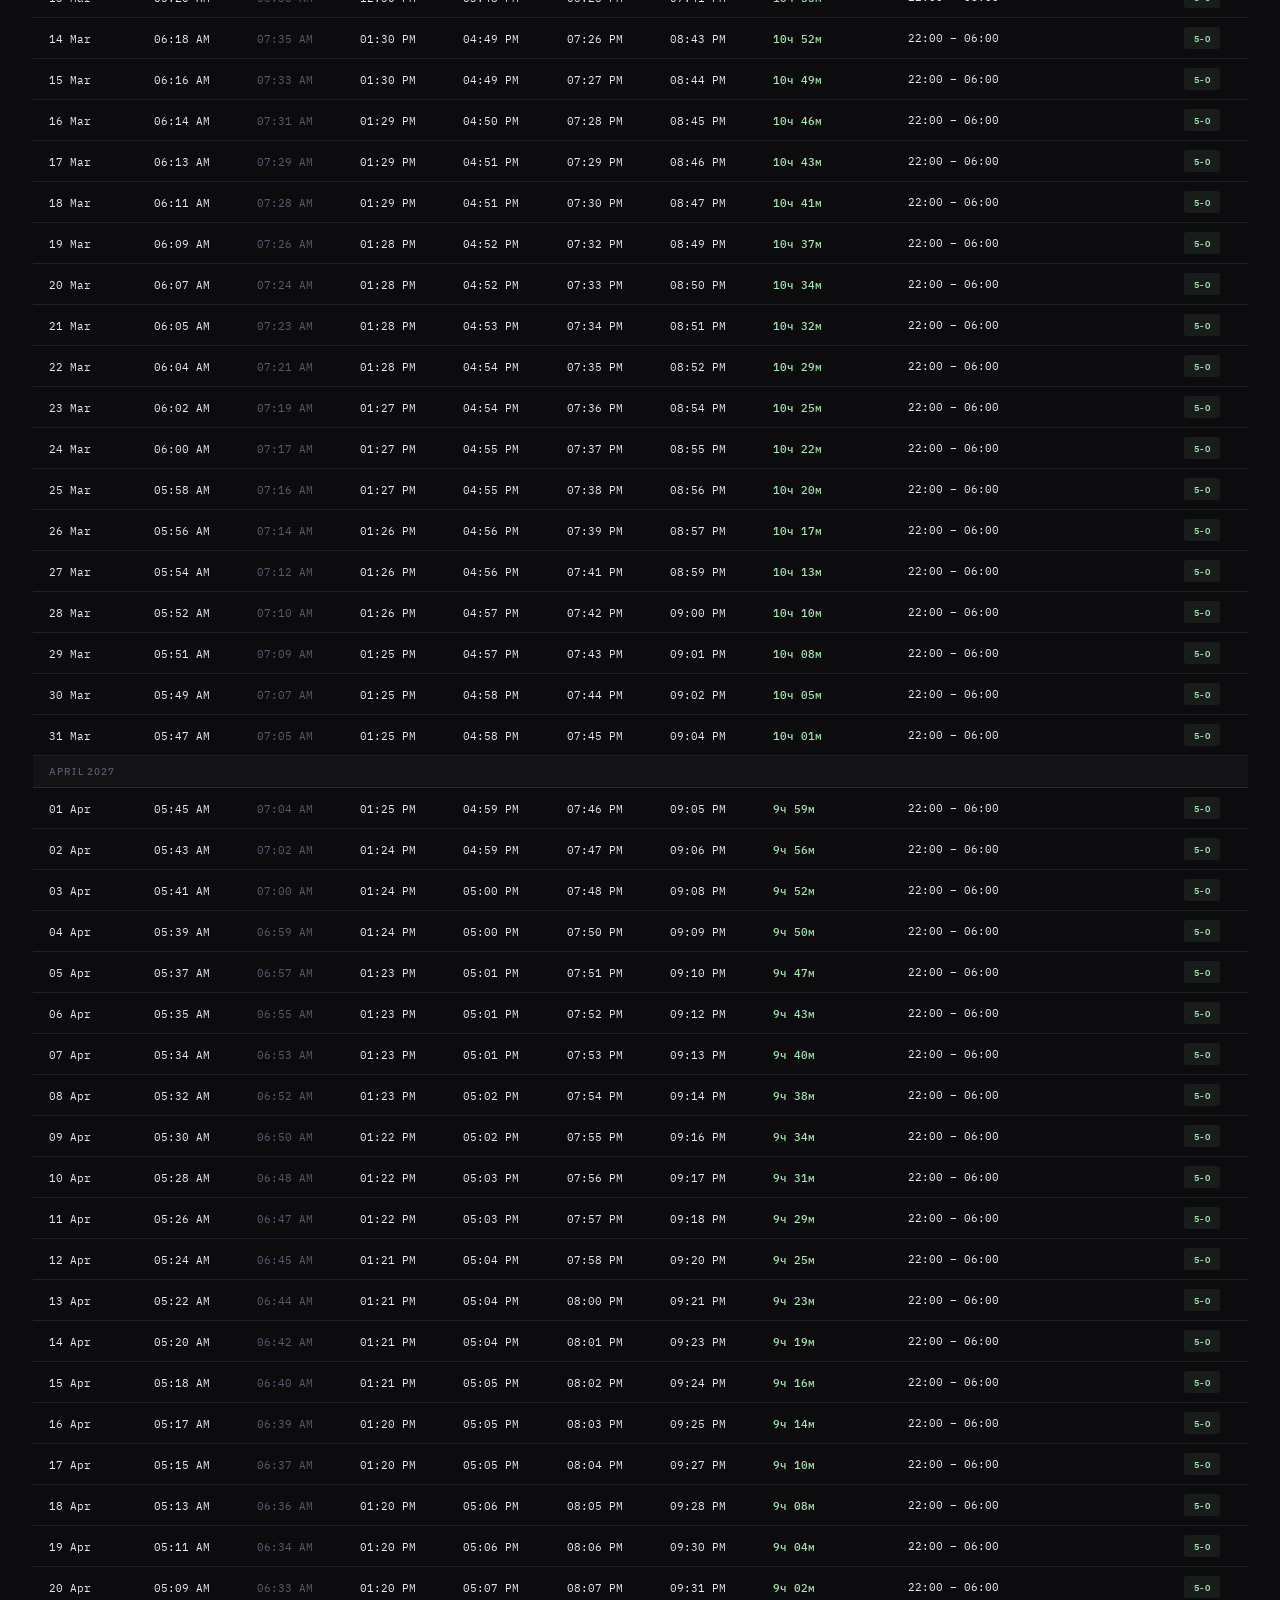
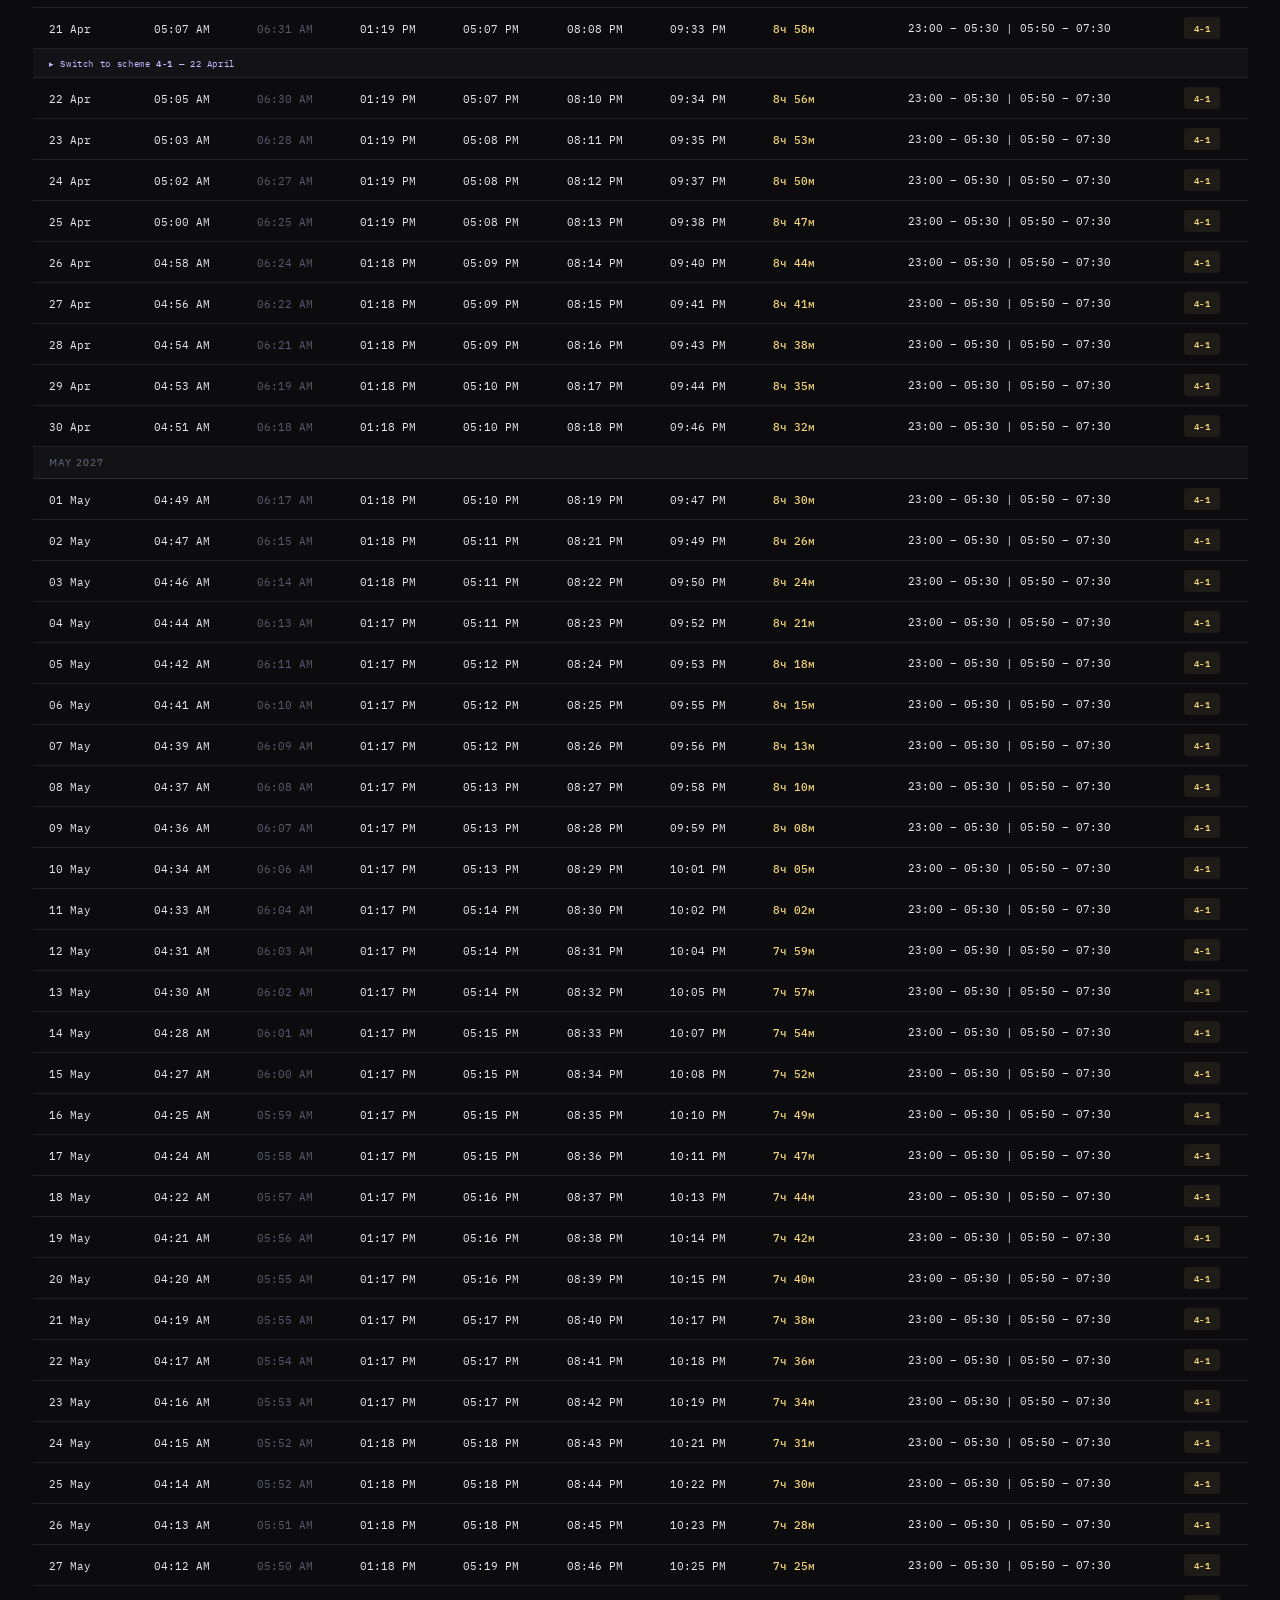
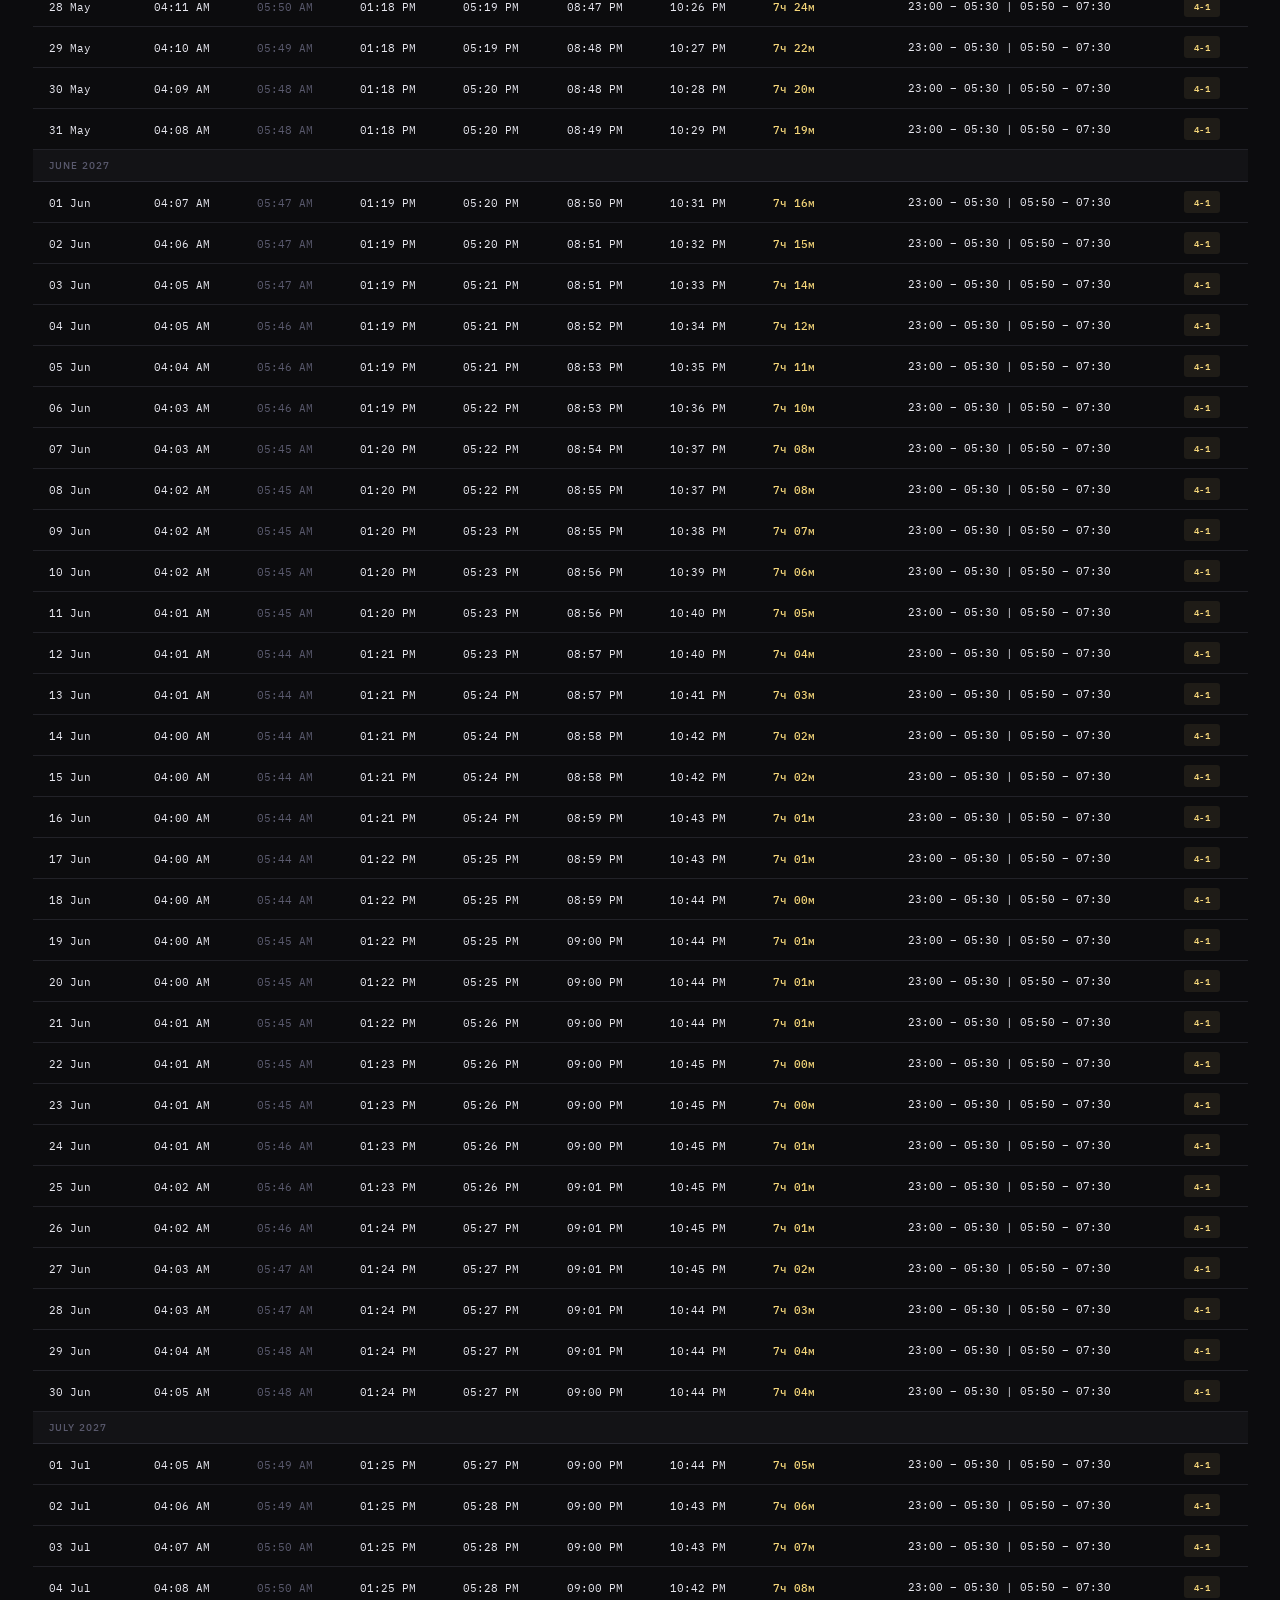
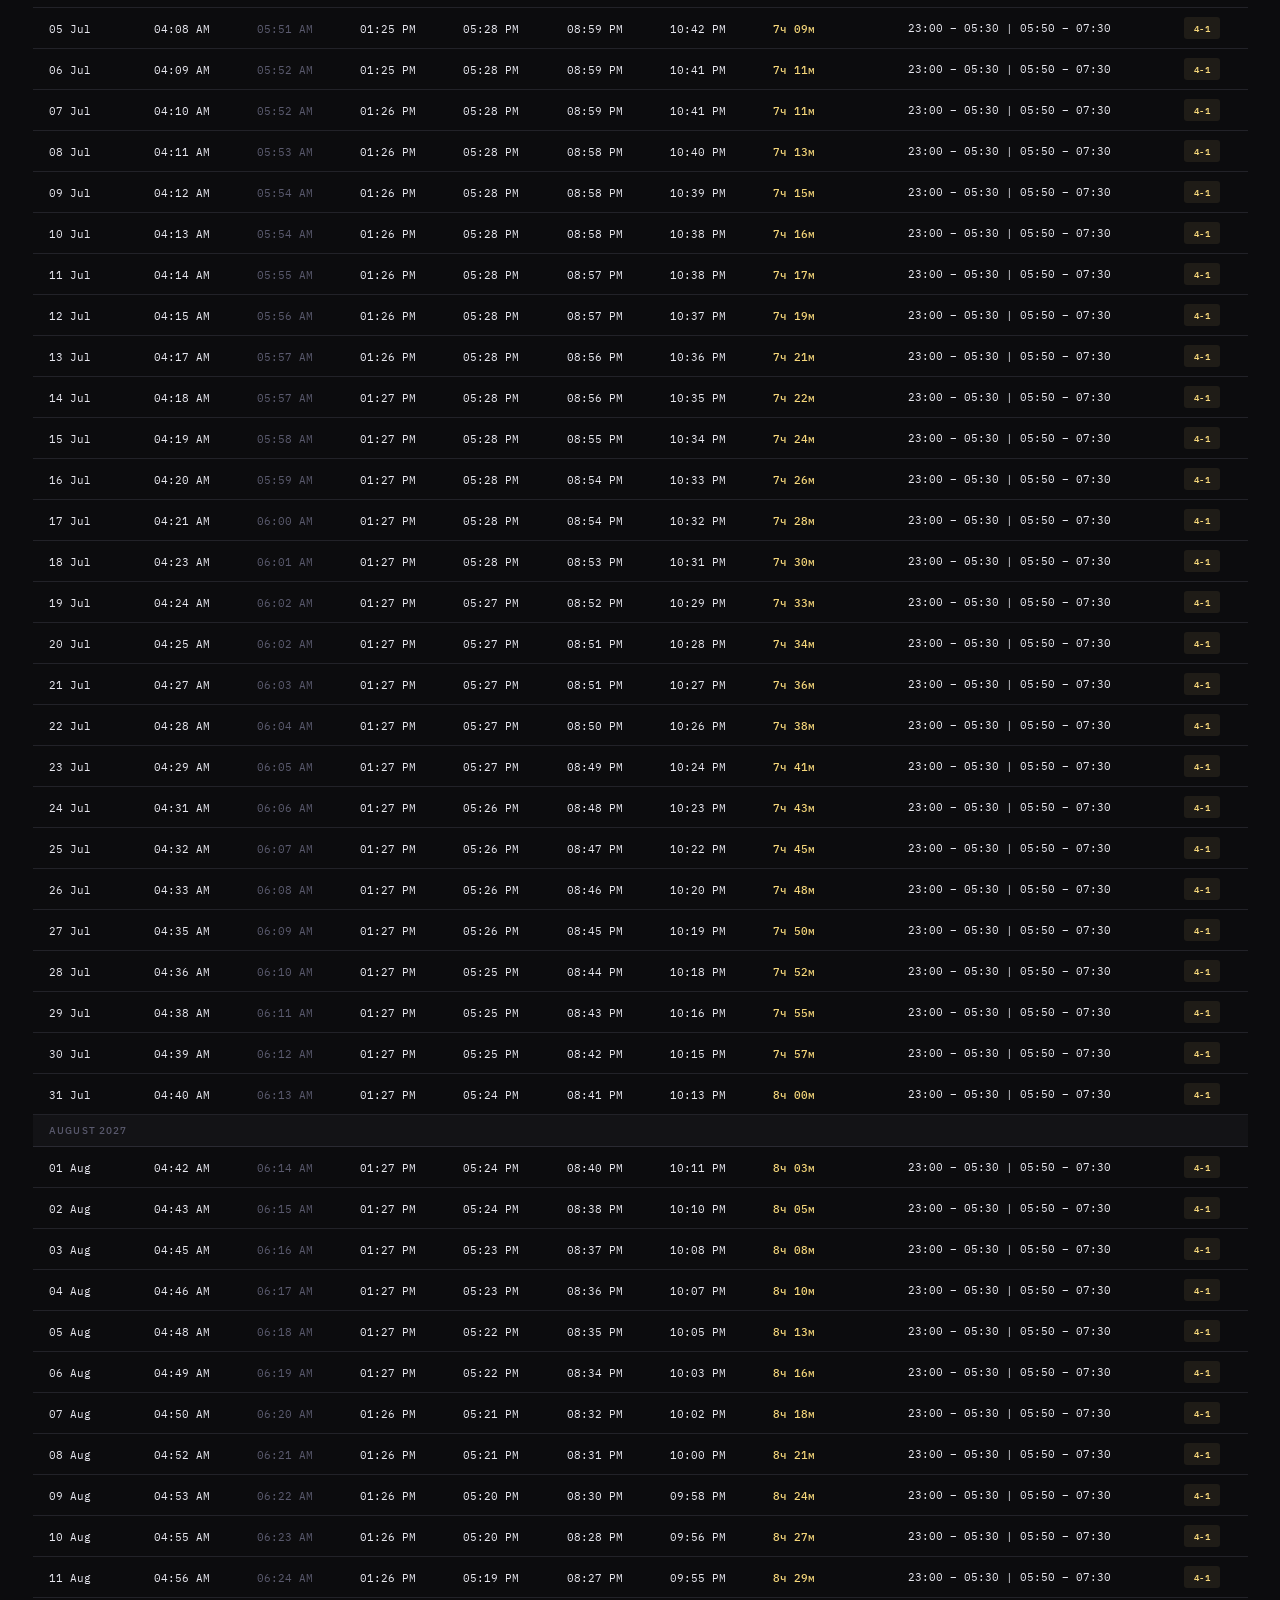
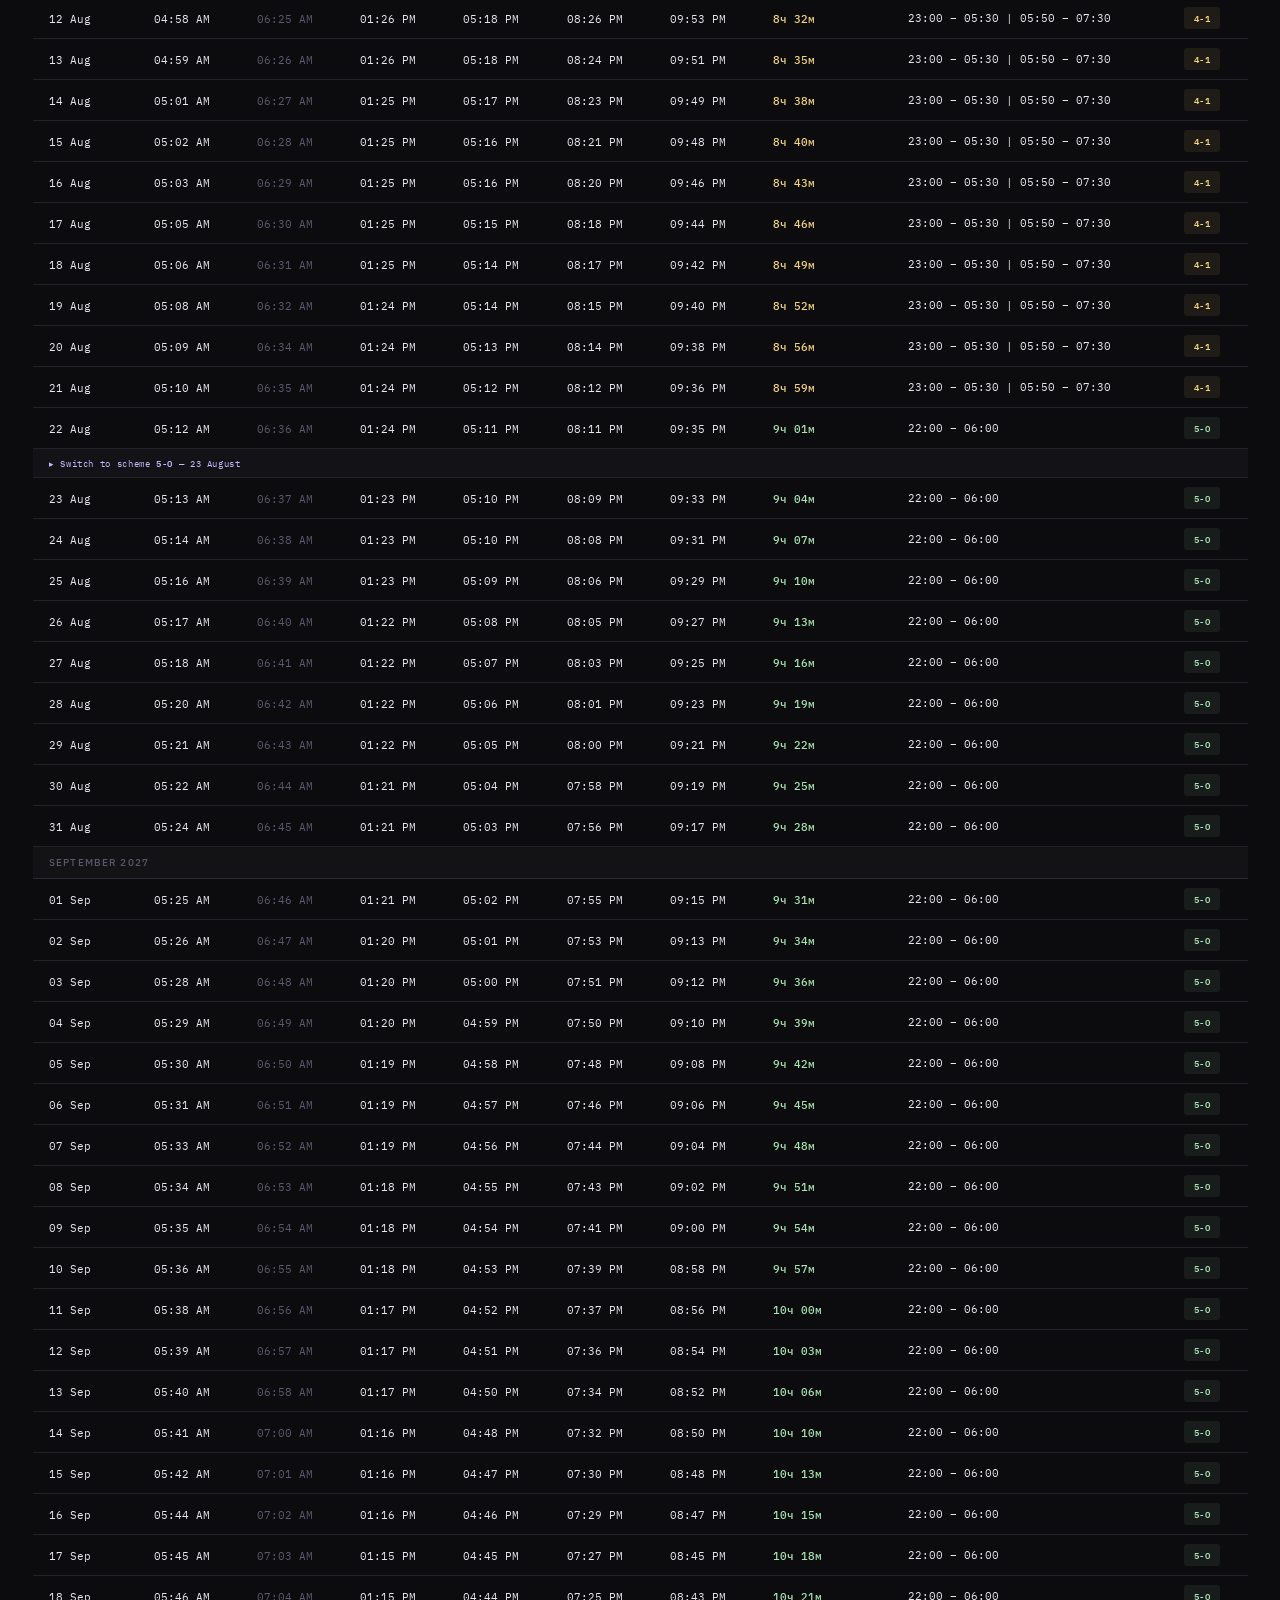
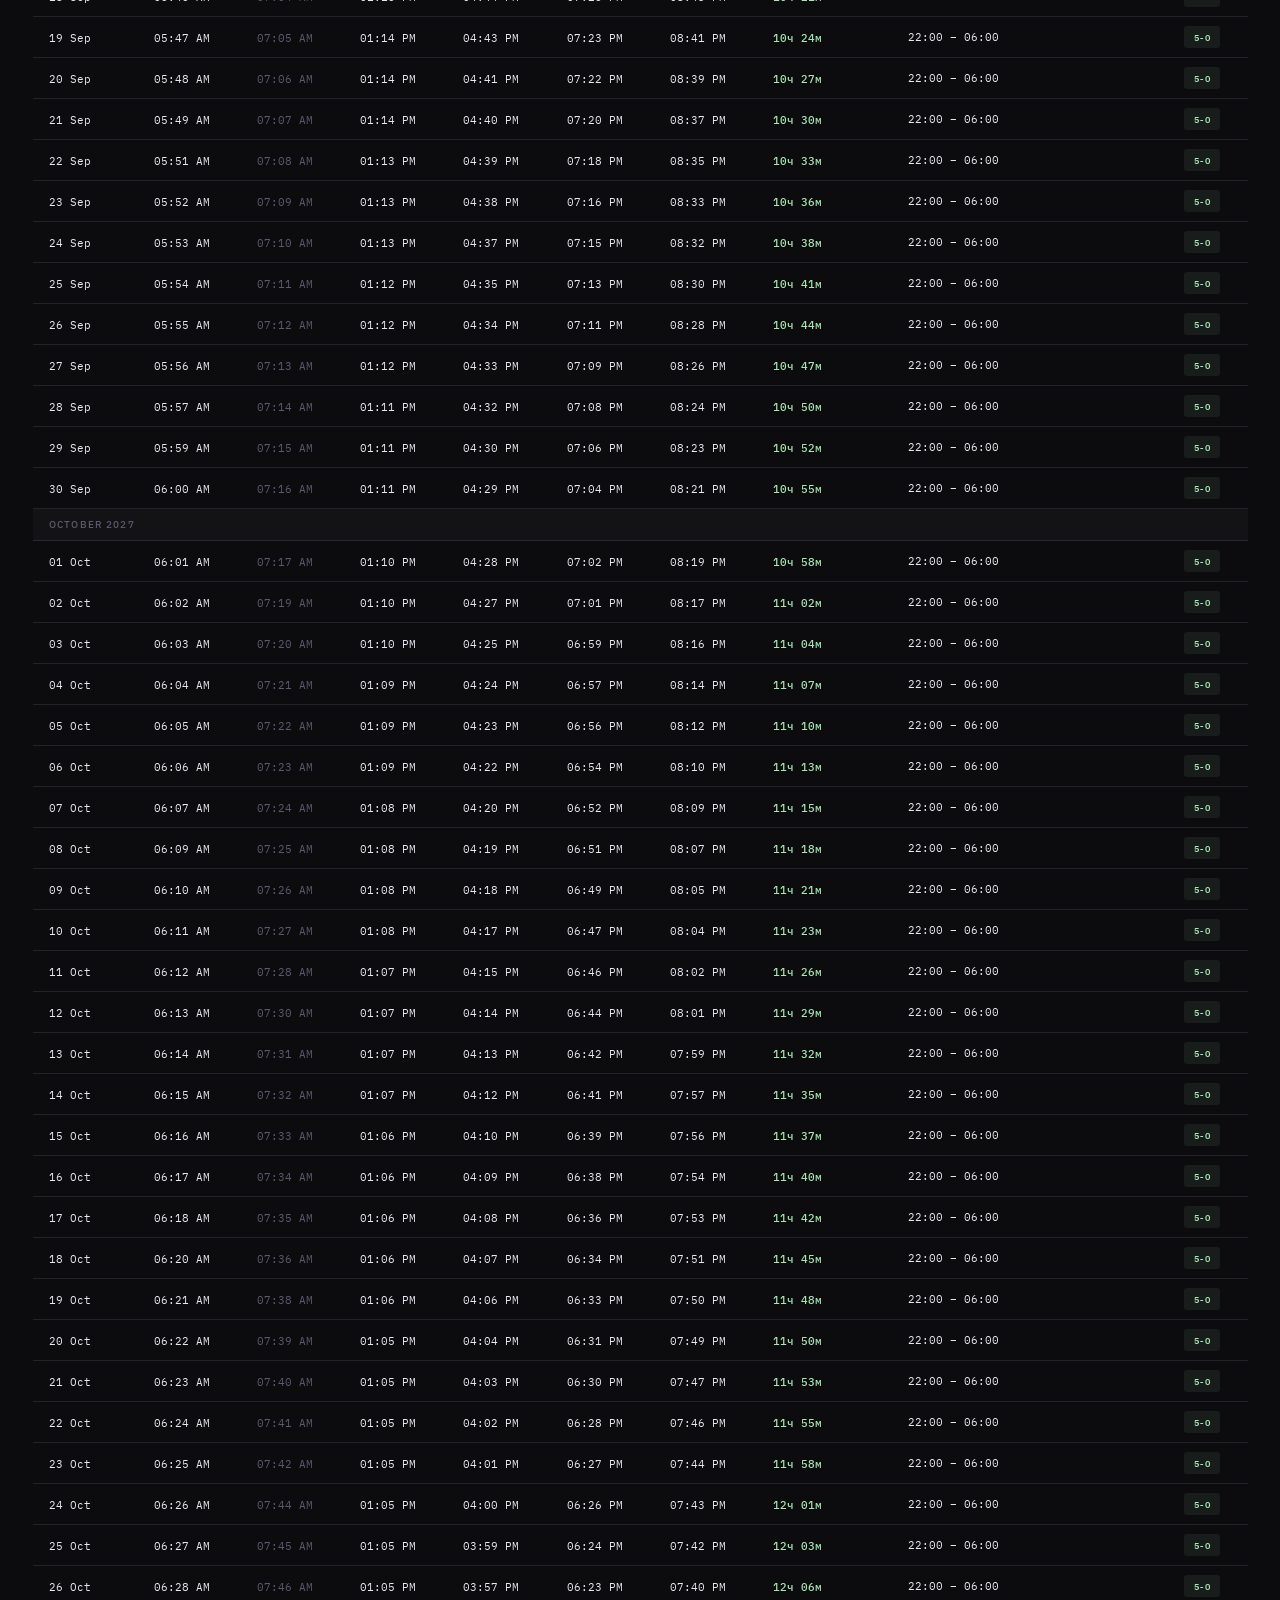
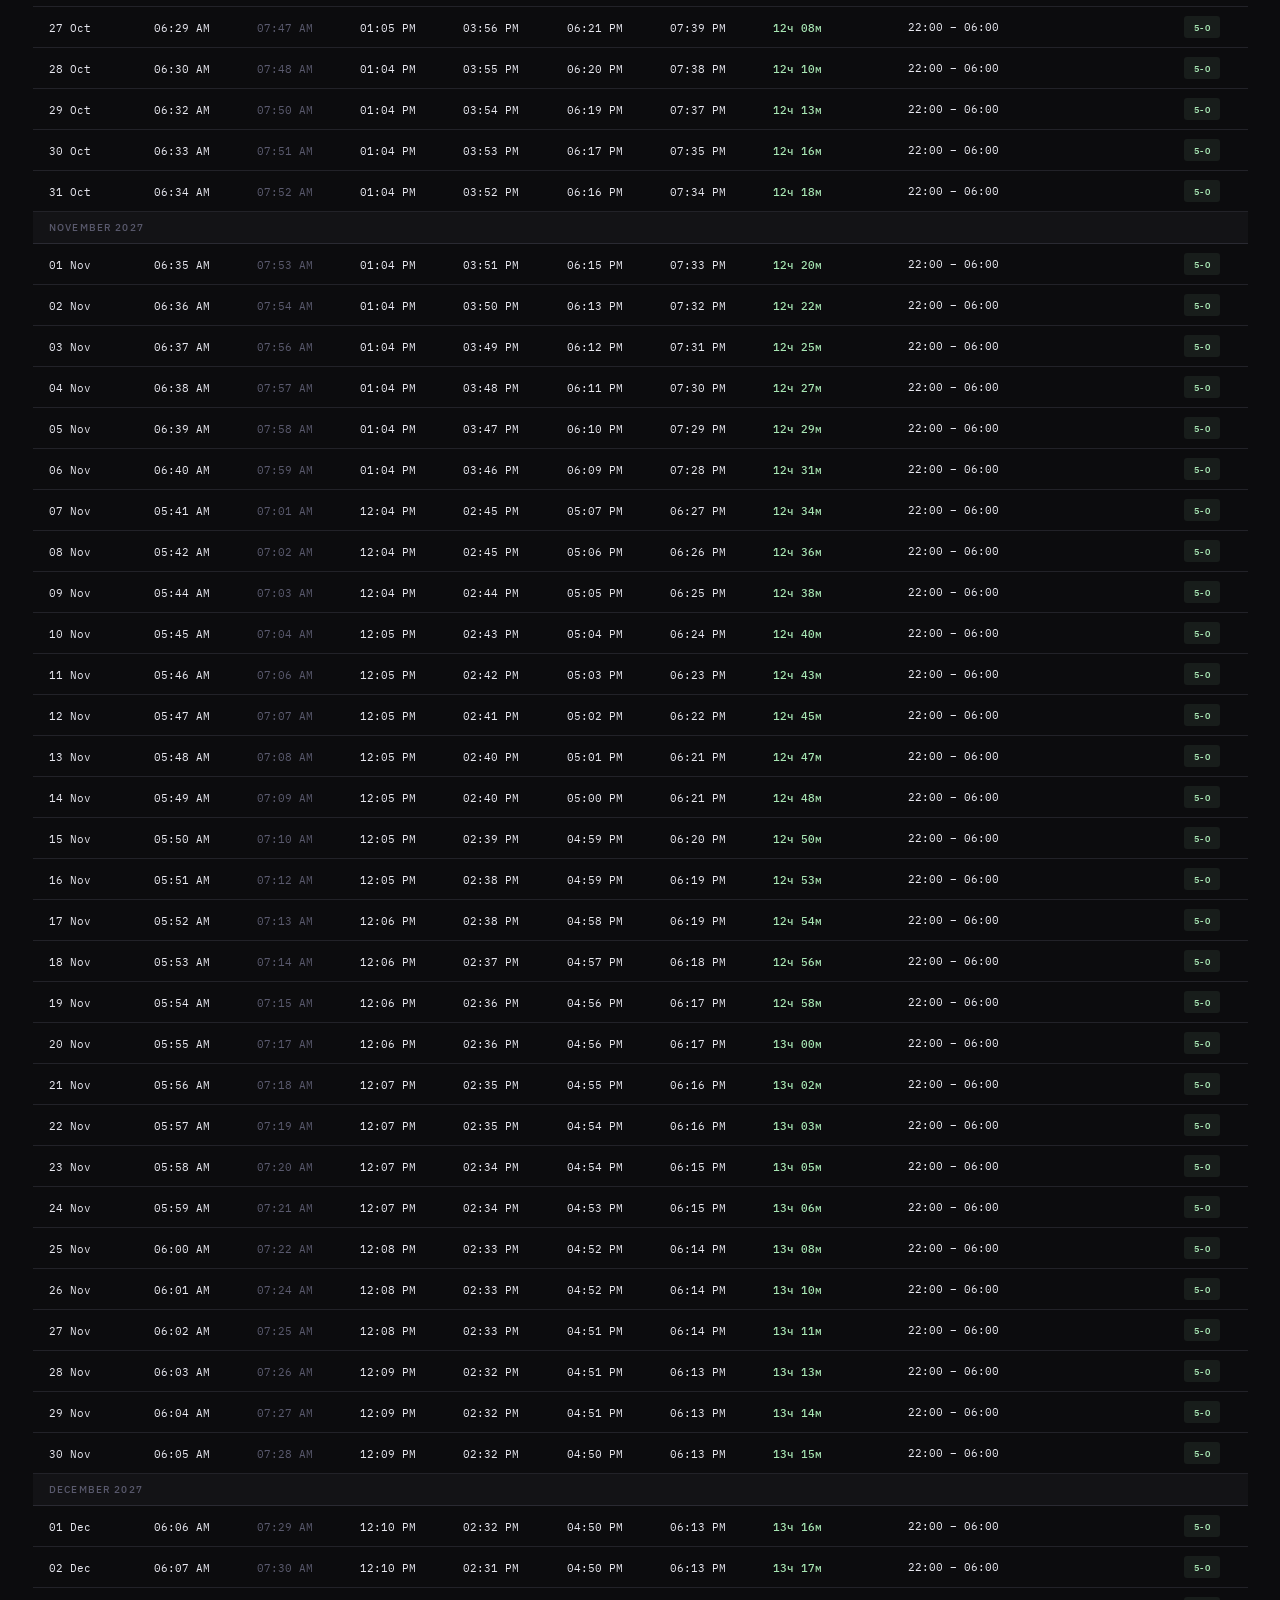
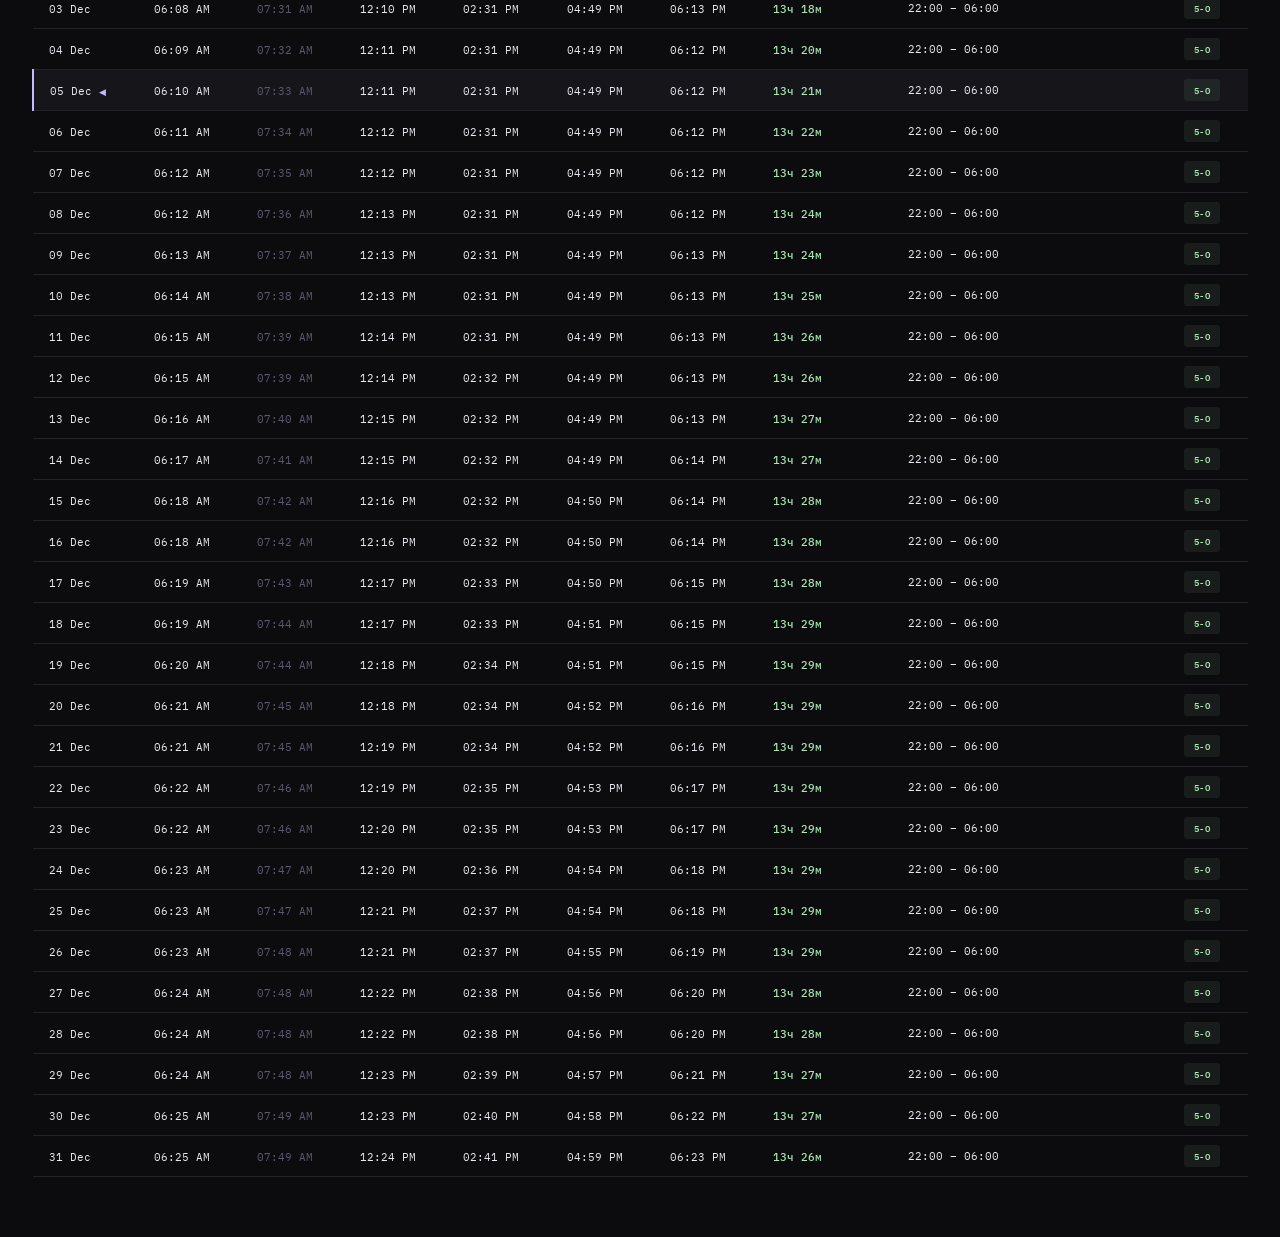
==== commit 9b11f7d7: "Added Fav Icon" ====
--- a/index.html
+++ b/index.html
@@ -4,6 +4,7 @@
   <meta charset="UTF-8" />
   <meta name="viewport" content="width=device-width, initial-scale=1.0" />
   <title>Schedule</title>
+  <link rel="icon" type="image/png" href="sleeping_guy.png" />
   <link rel="stylesheet" href="style.css" />
 </head>
 <body>
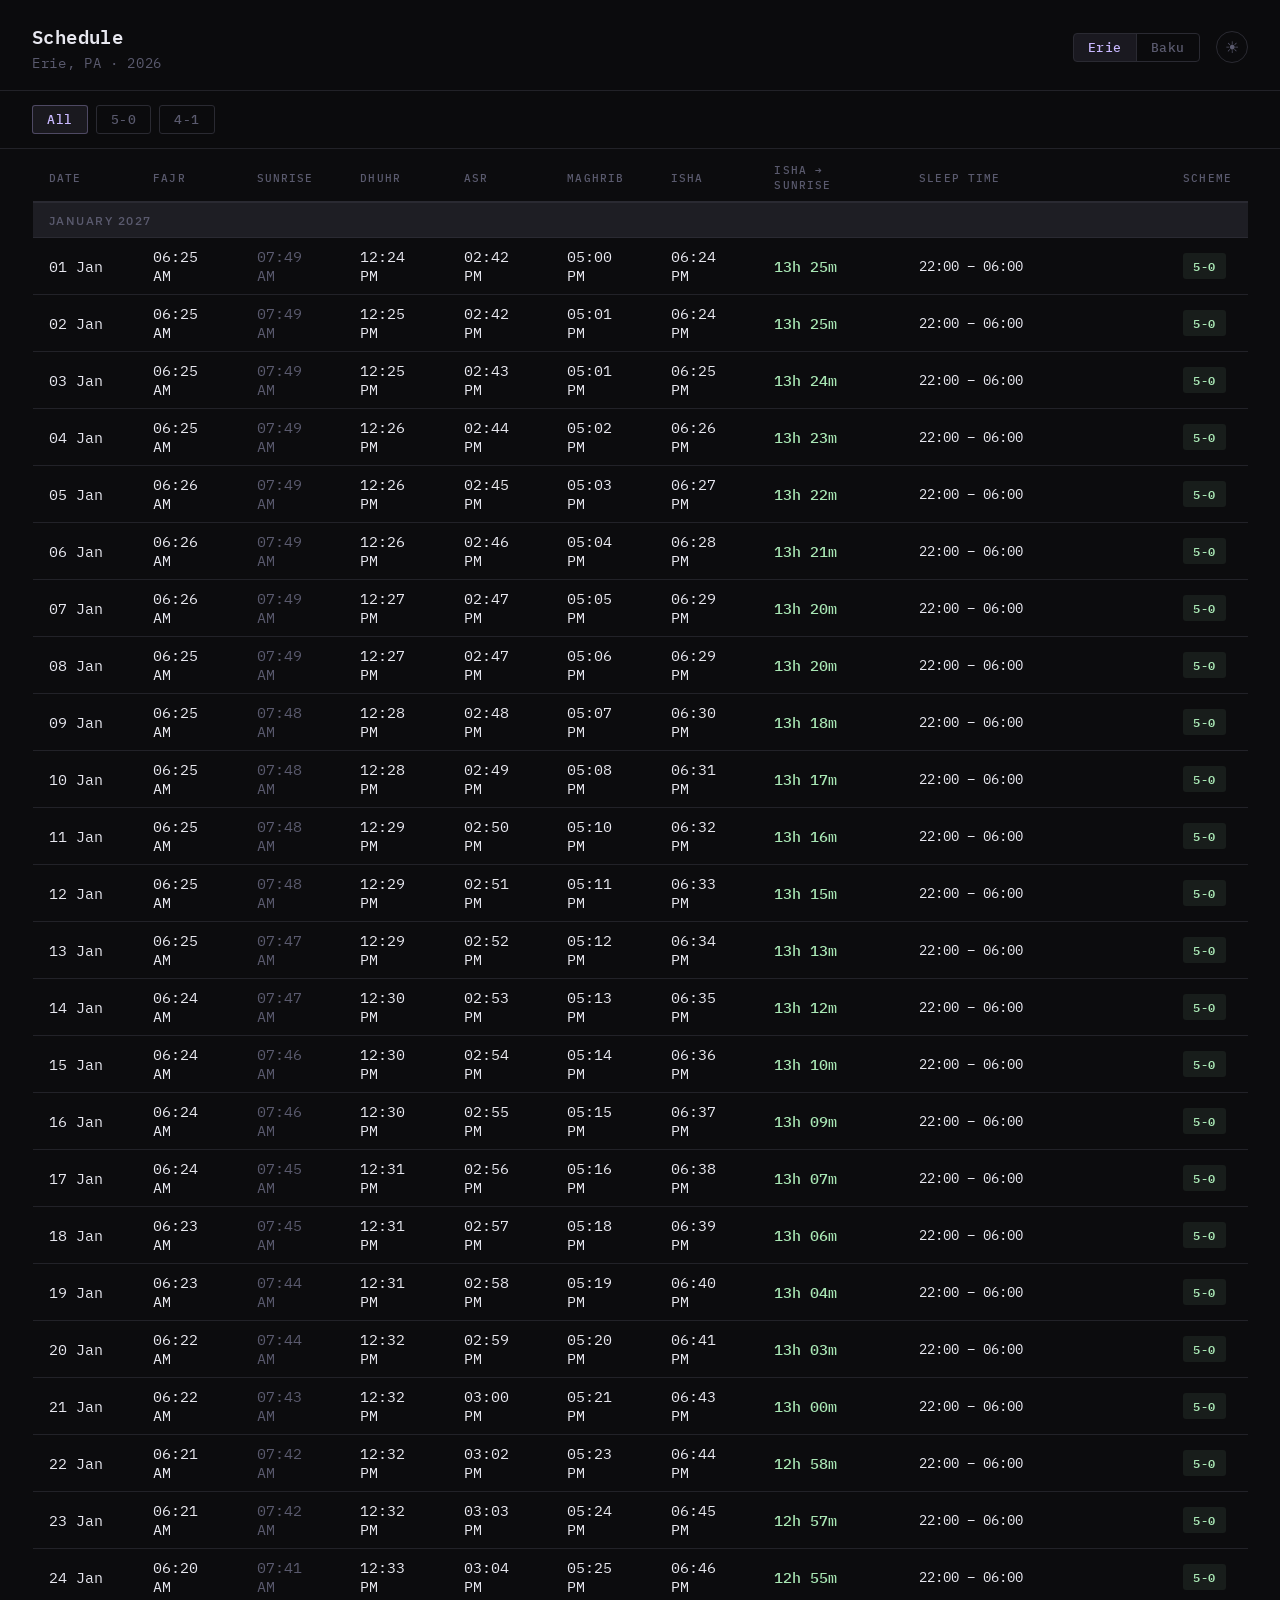
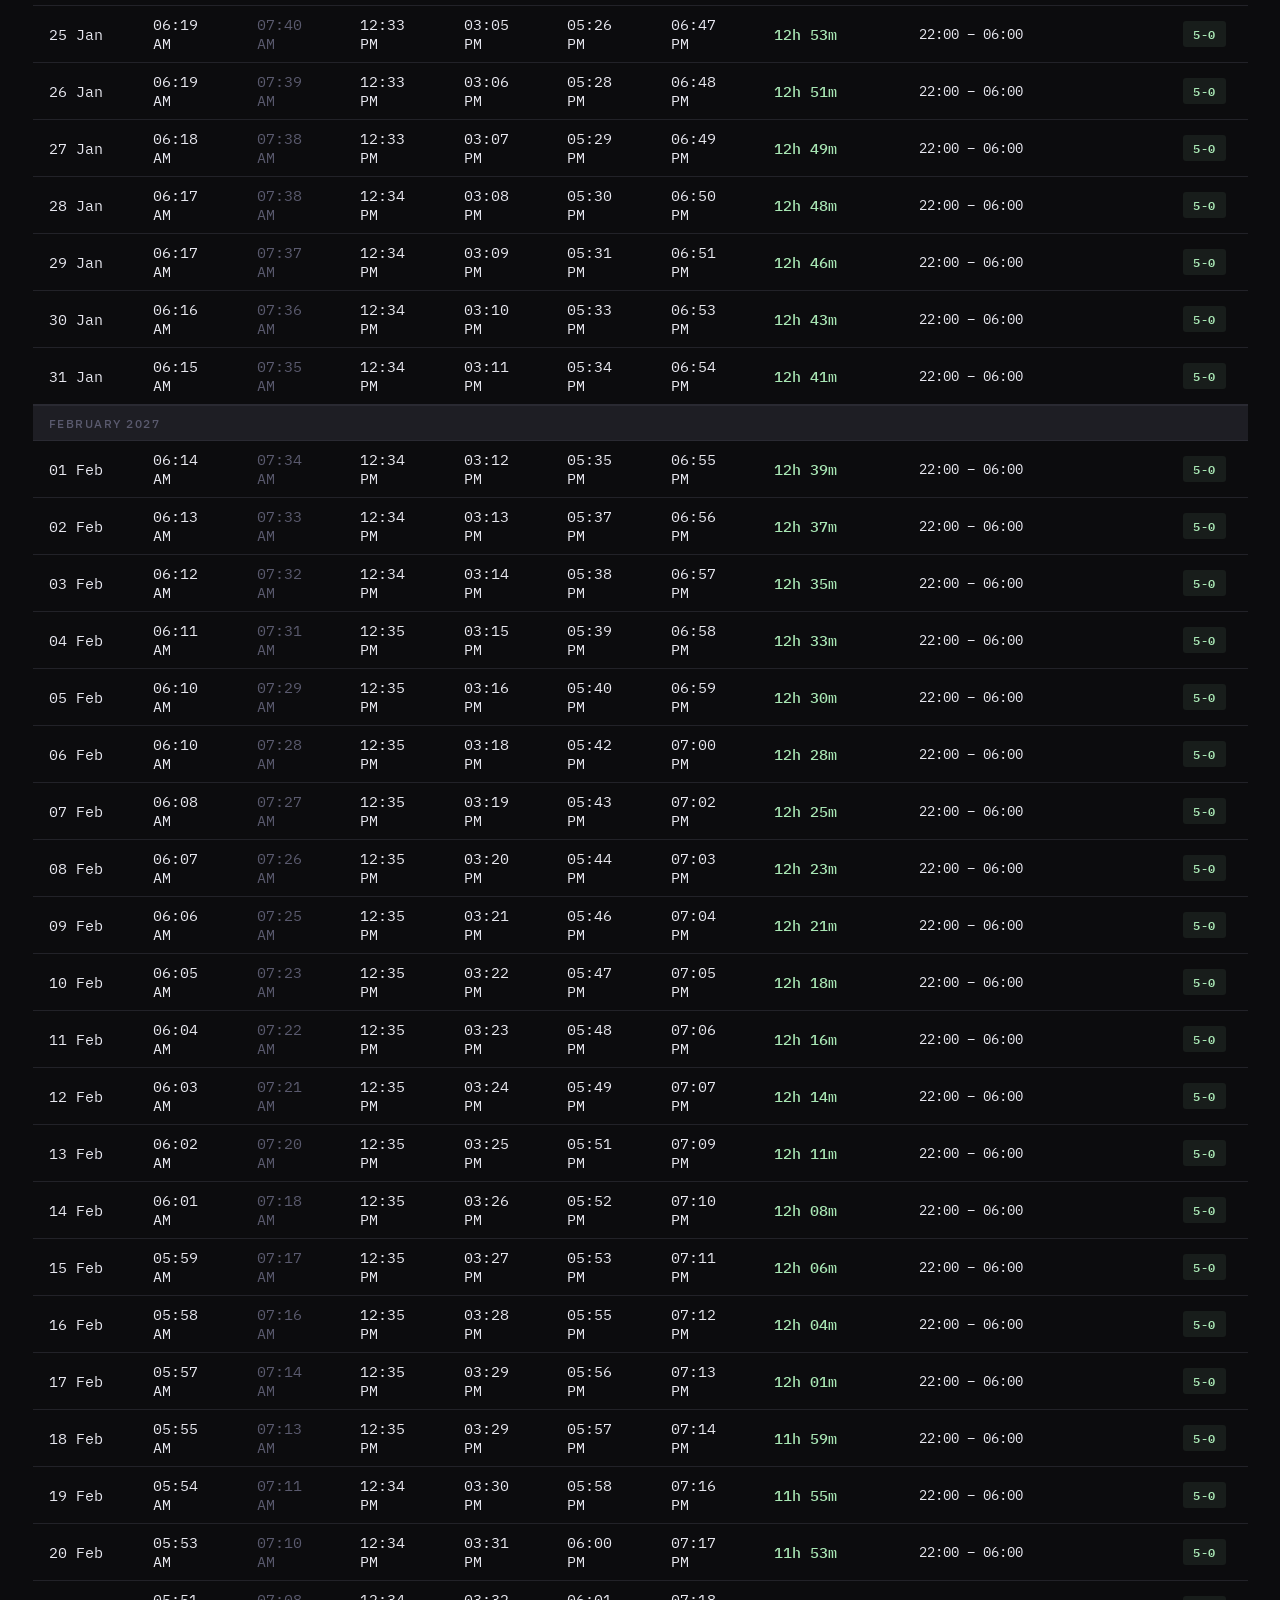
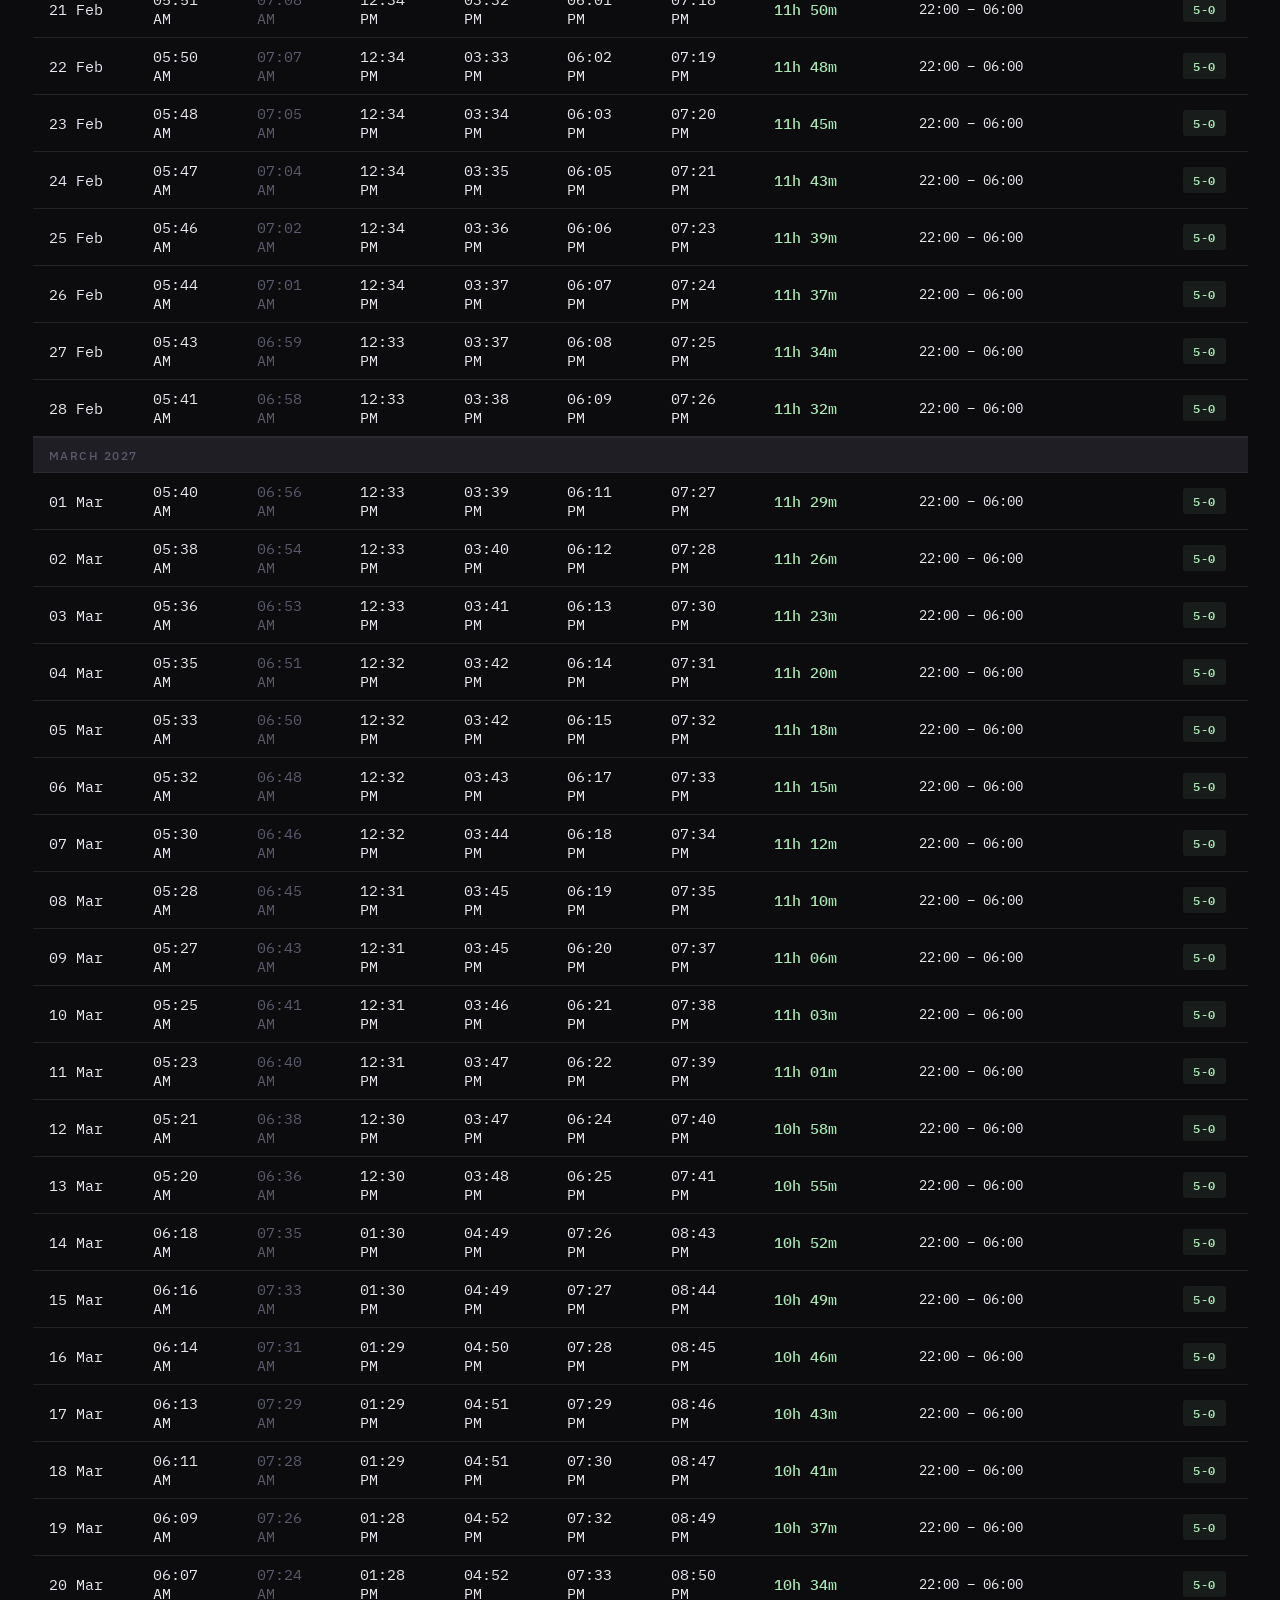
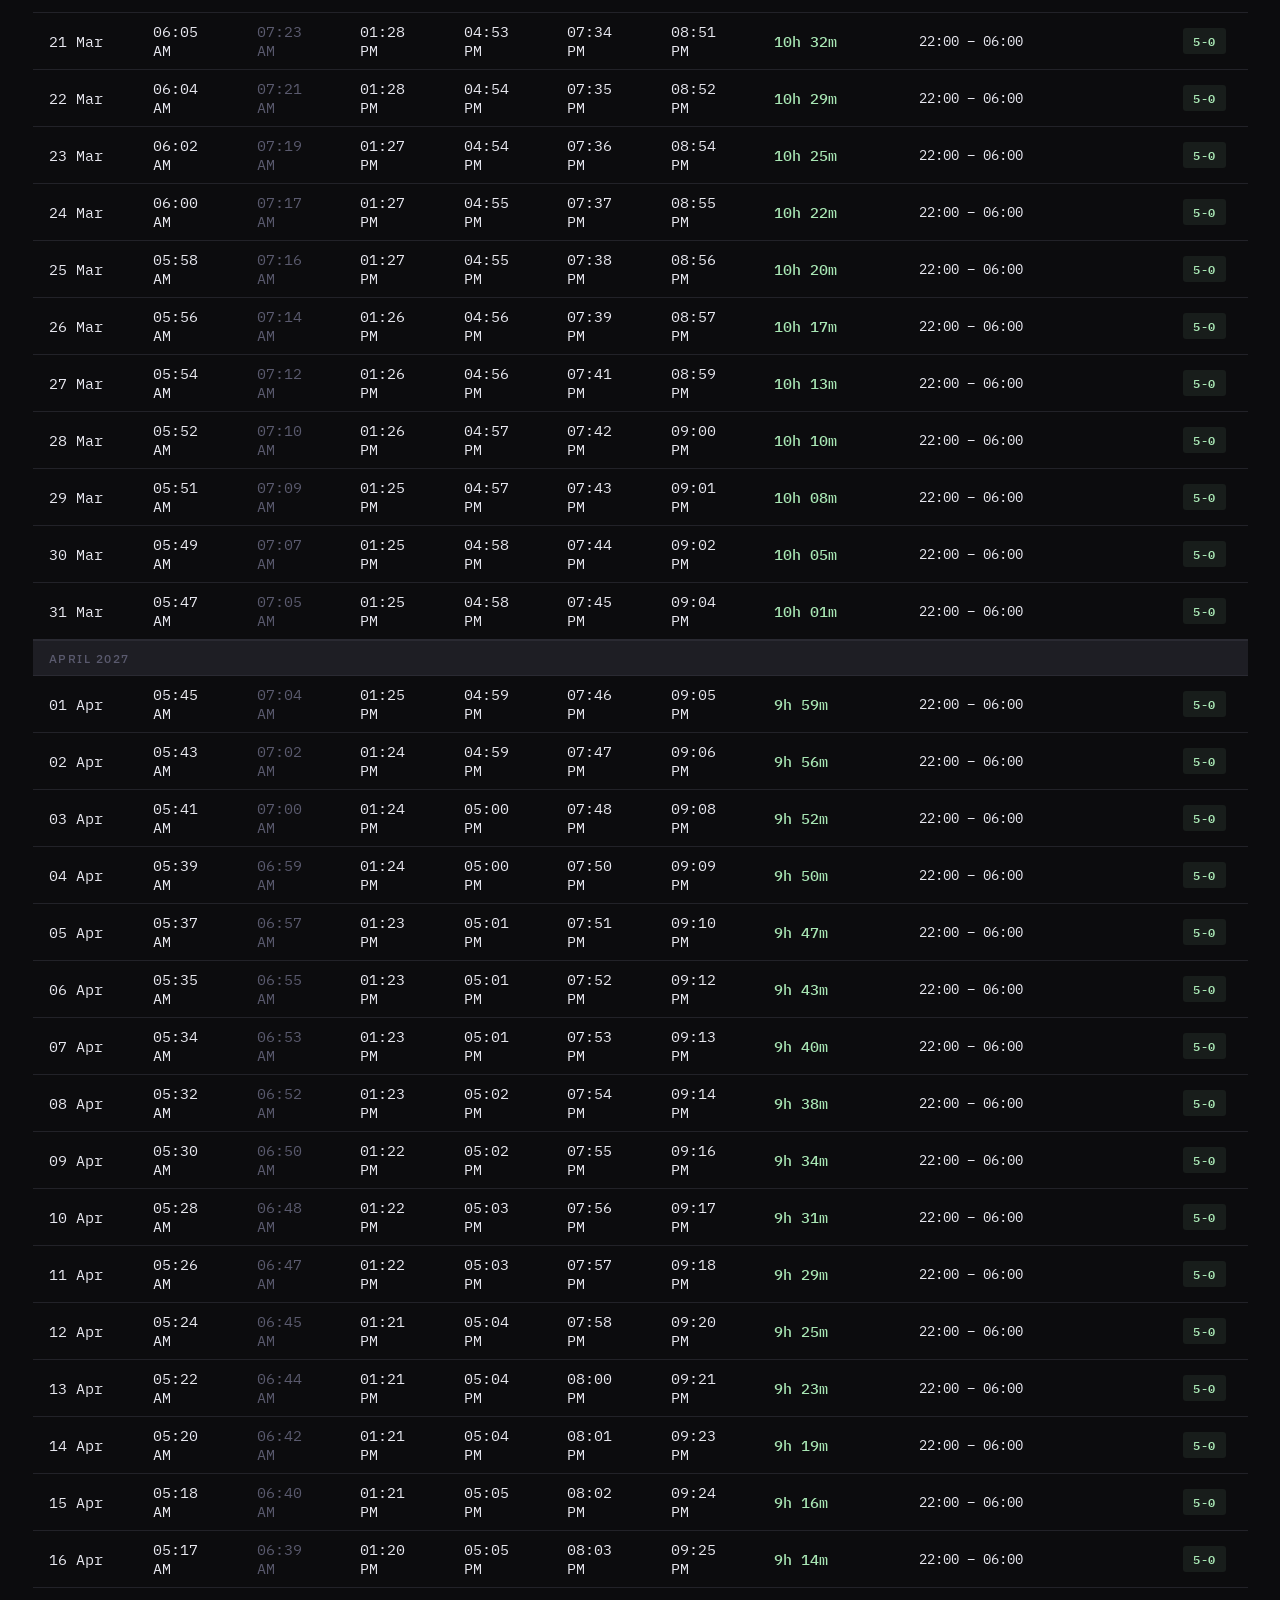
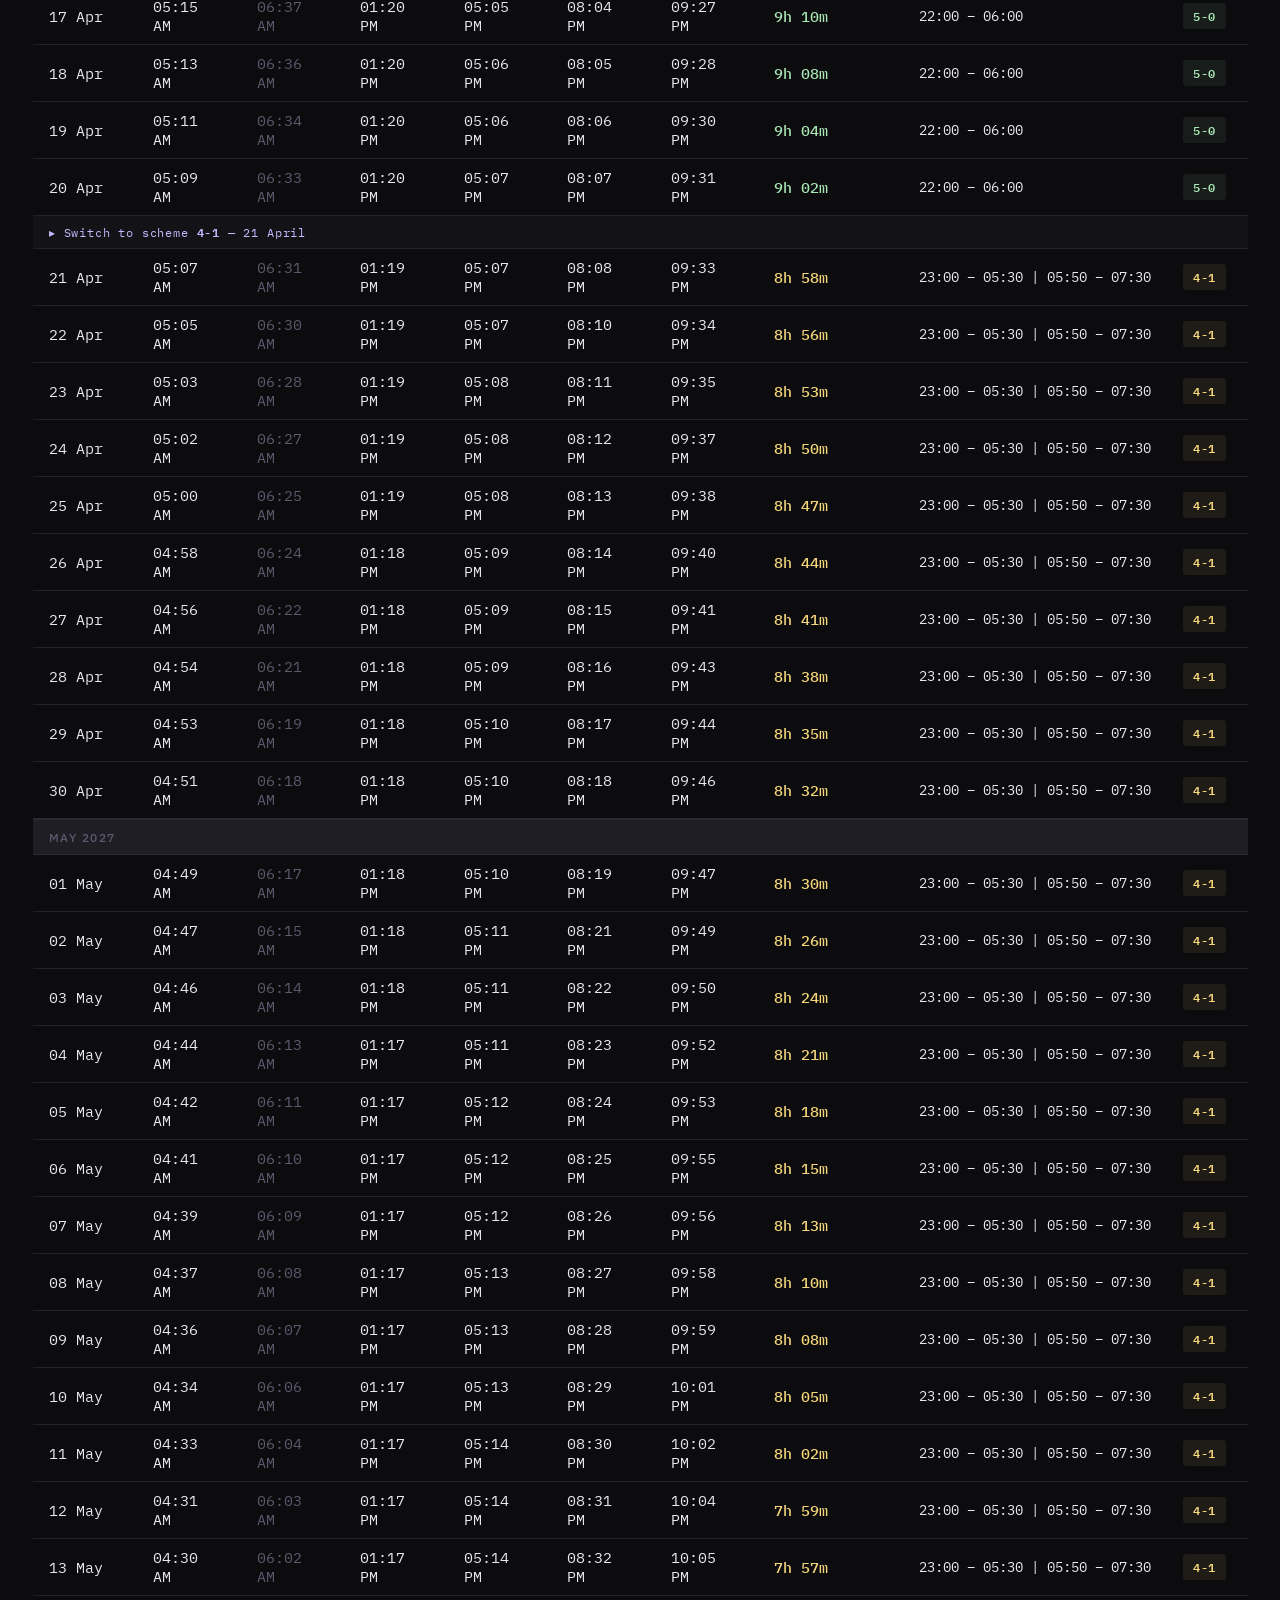
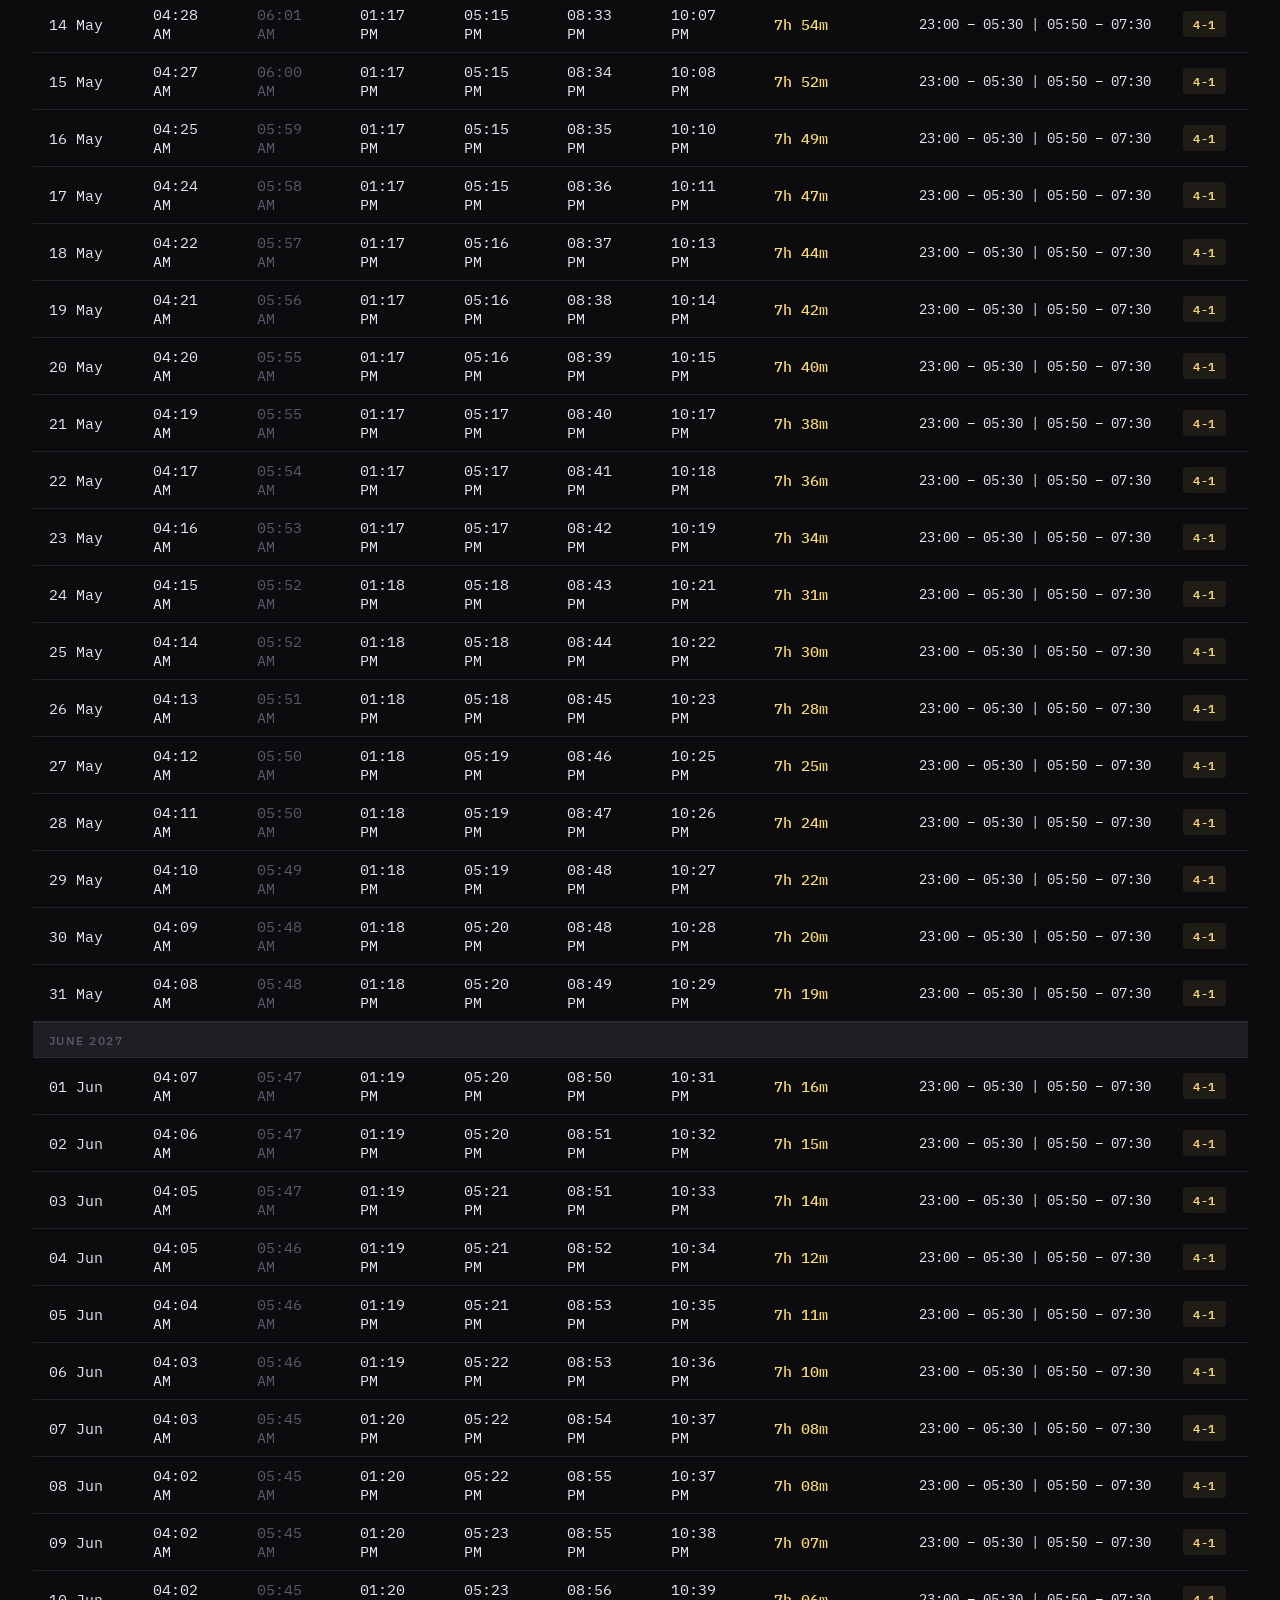
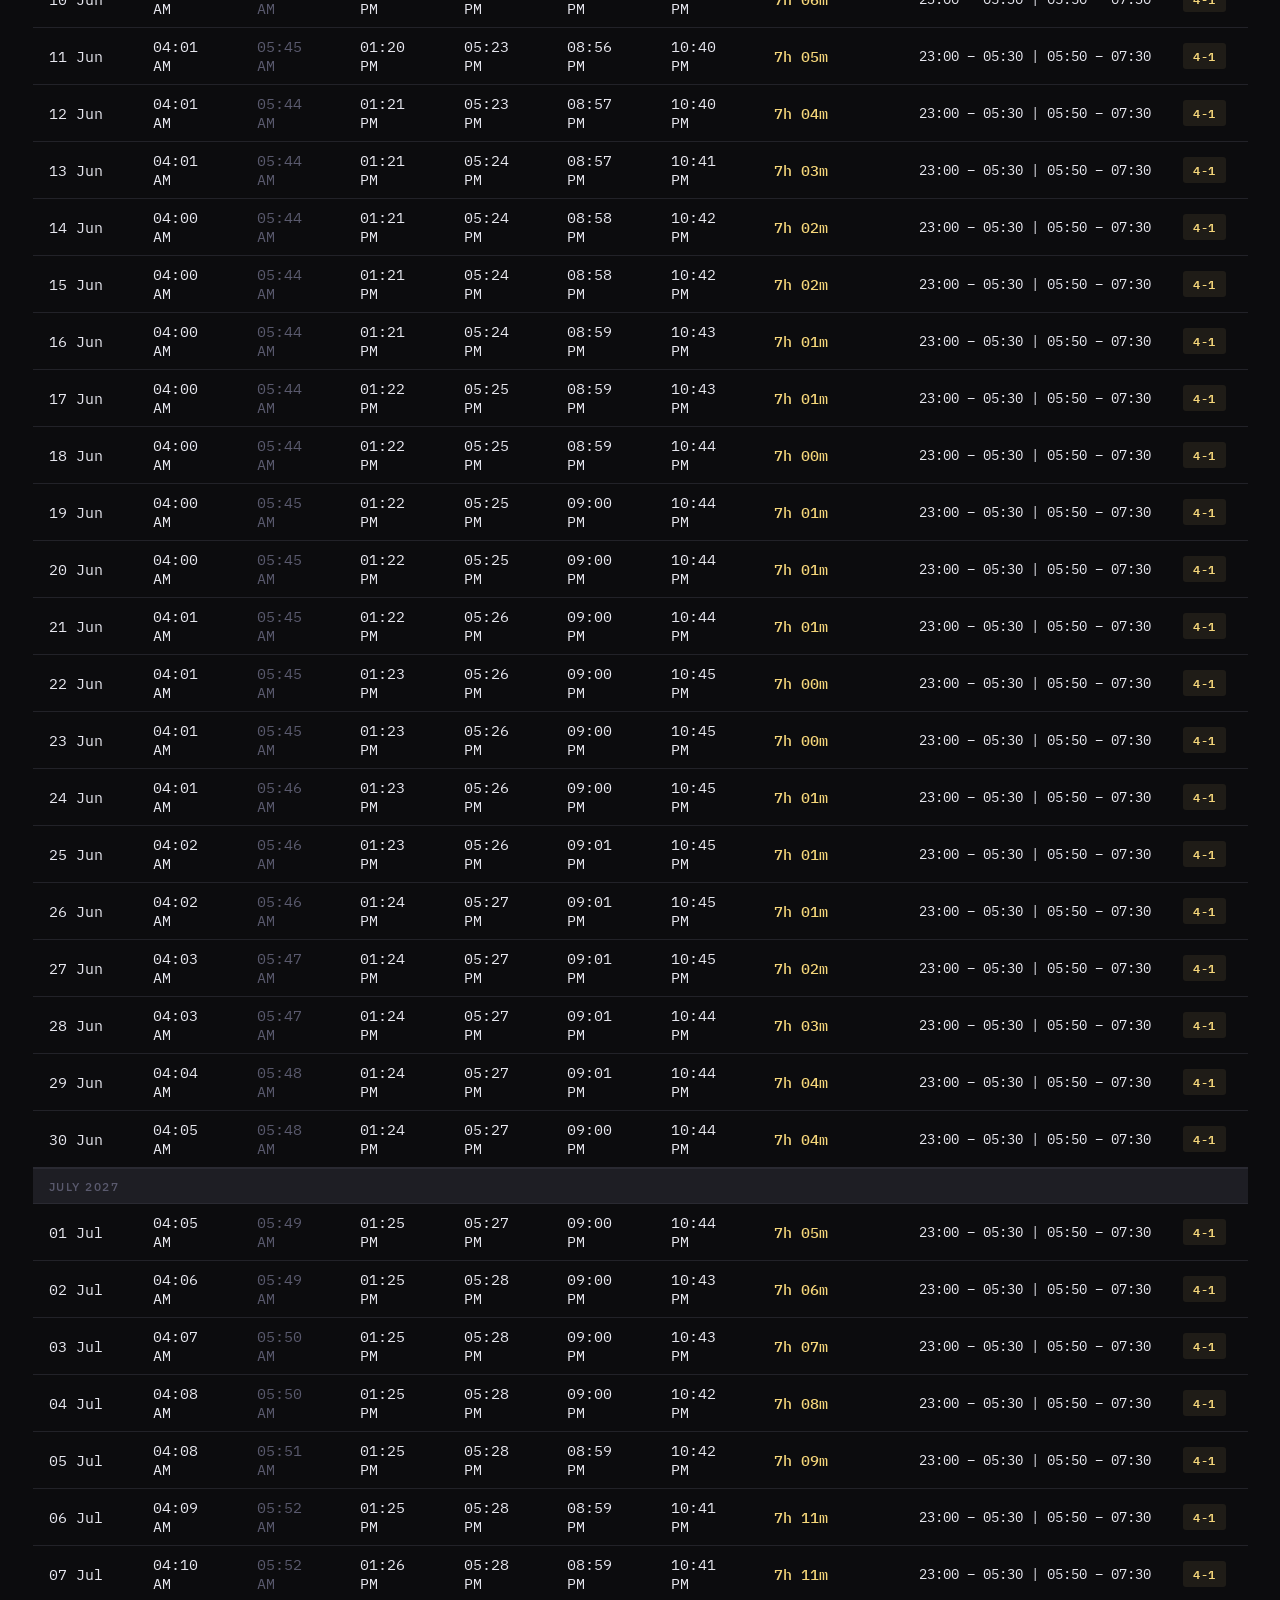
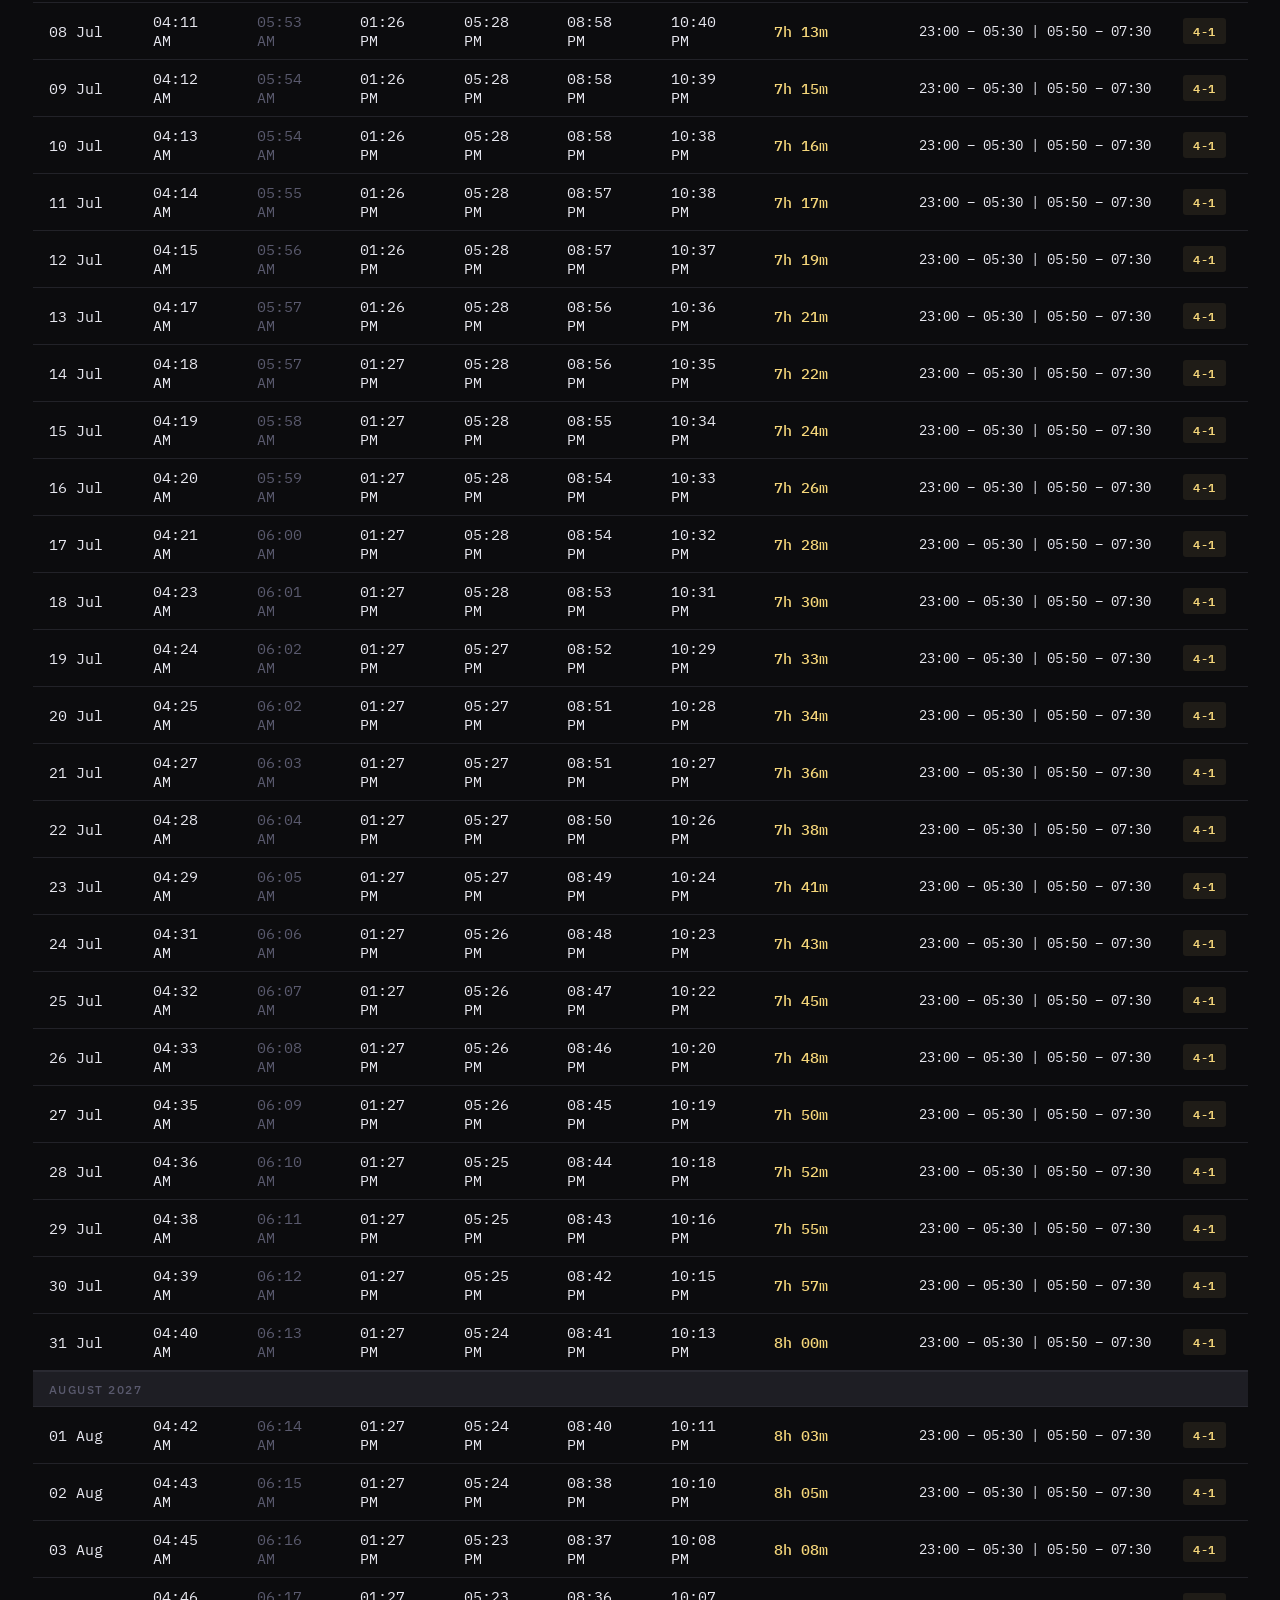
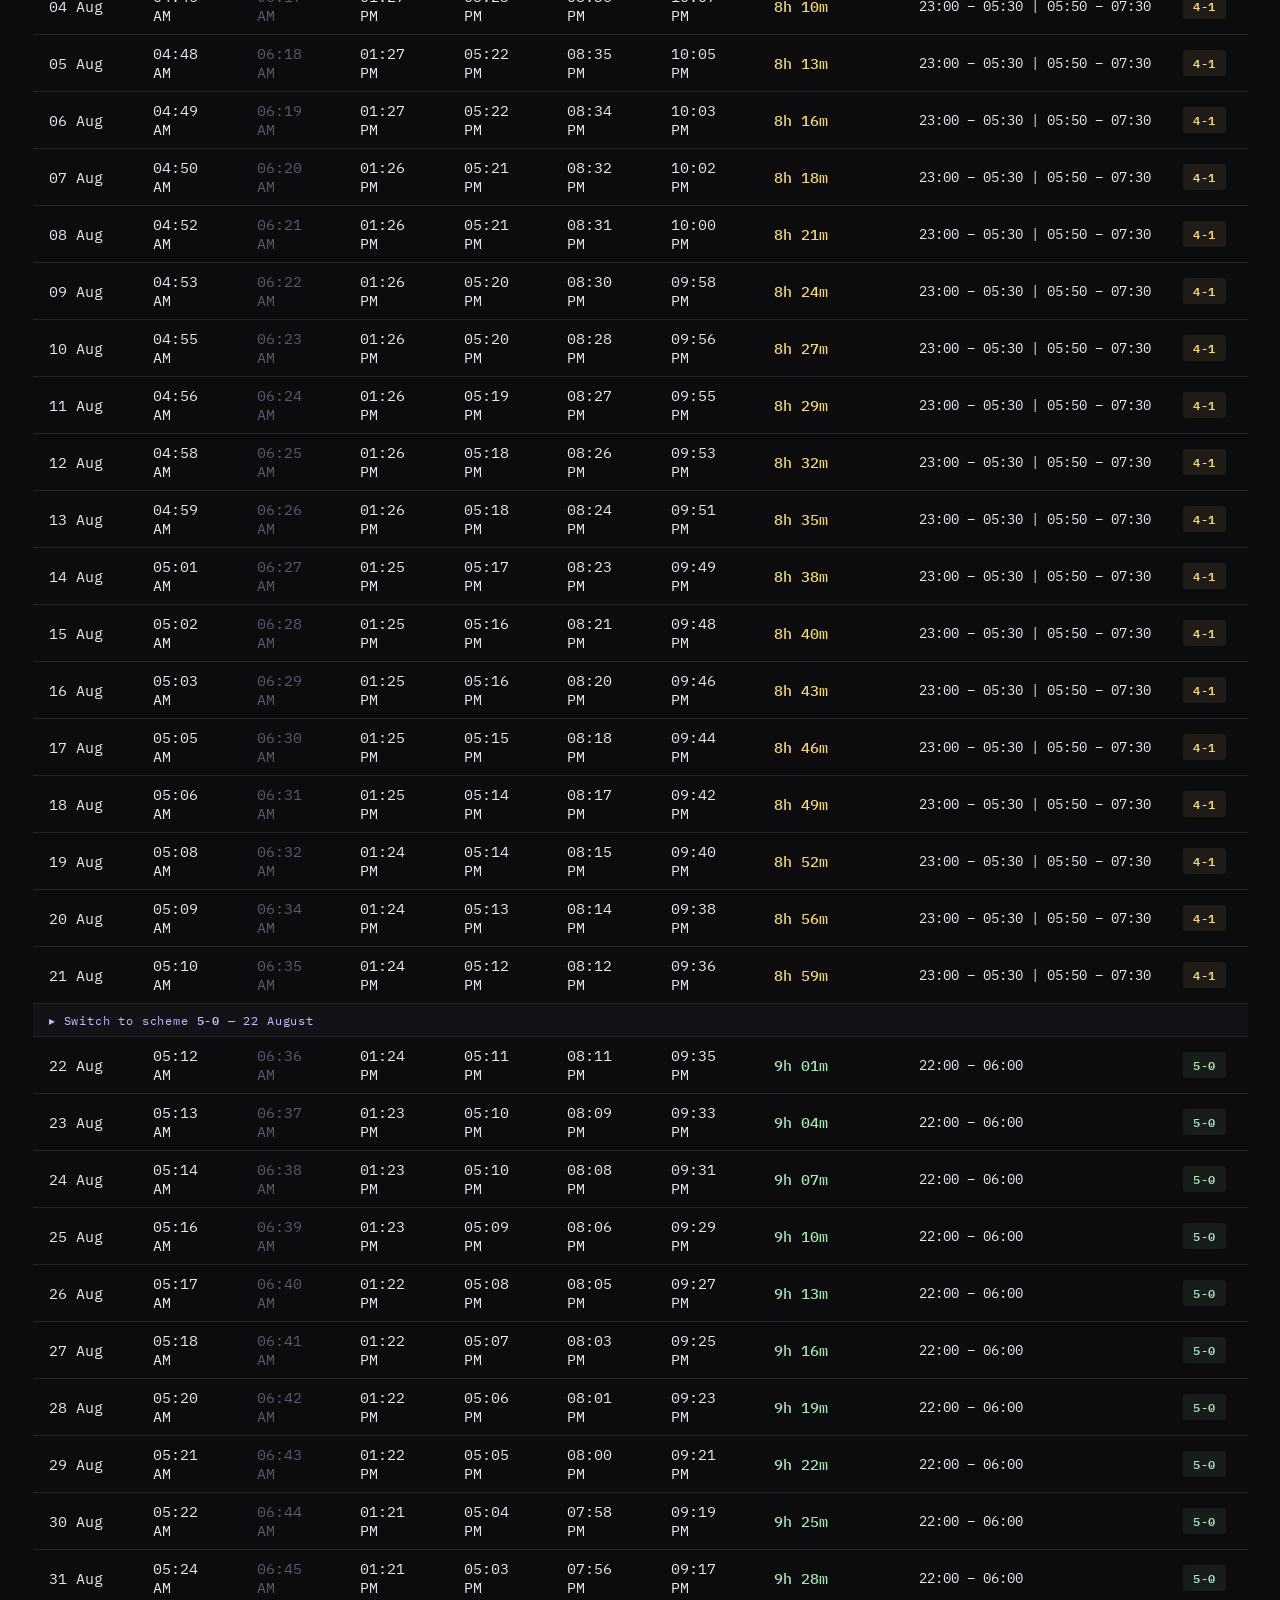
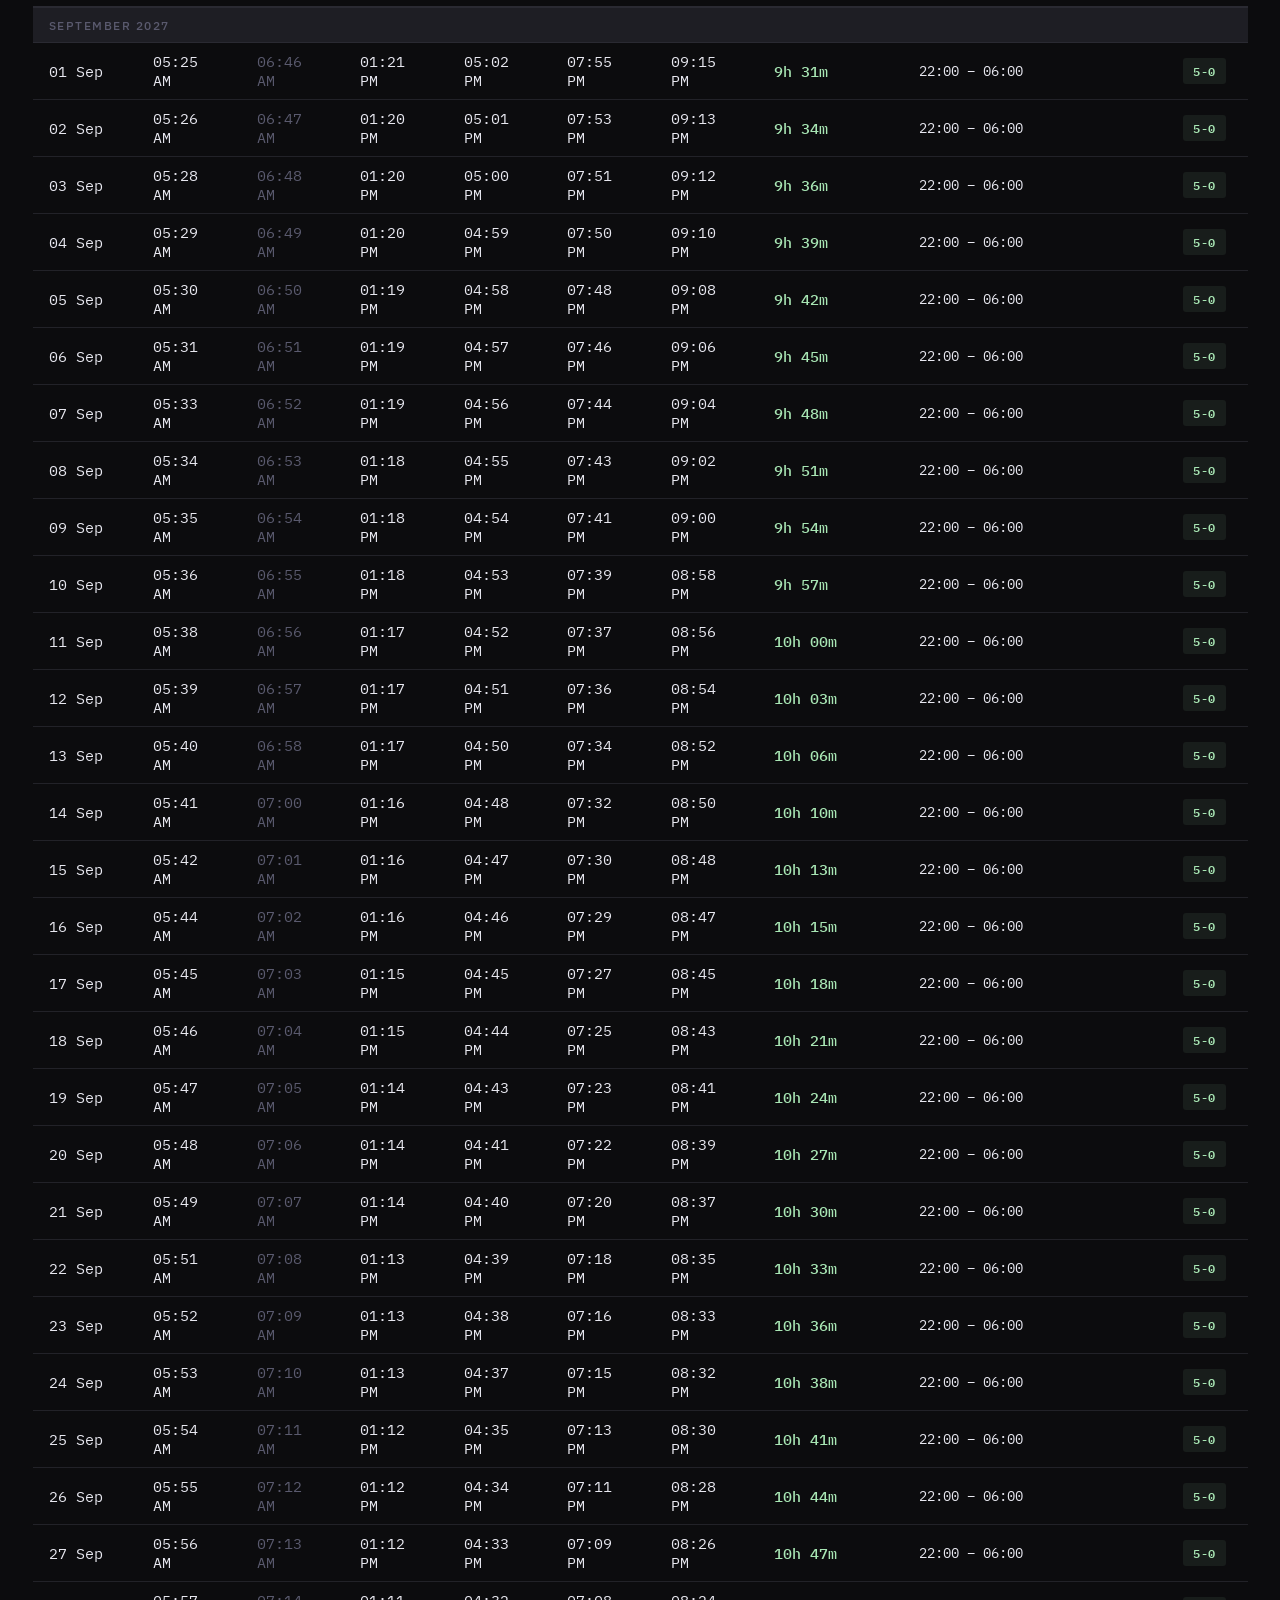
==== commit c3b8aeb4: "Added Dark/Light Theme" ====
--- a/index.html
+++ b/index.html
@@ -19,10 +19,7 @@
         <button class="city-btn active" data-city="erie">Erie</button>
         <button class="city-btn" data-city="baku">Baku</button>
       </div>
-      <div class="legend">
-        <span class="badge badge-50">5-0</span>
-        <span class="badge badge-41">4-1</span>
-      </div>
+      <button class="theme-btn" id="themeToggle" aria-label="Toggle theme">☀</button>
     </div>
   </div>
 
--- a/style.css
+++ b/style.css
@@ -2,9 +2,11 @@
 
 *, *::before, *::after { box-sizing: border-box; margin: 0; padding: 0; }
 
+/* DARK THEME (default) */
 :root {
   --bg: #0c0c0e;
-  --surface: #131316;
+  --surface: #1e1e24;
+  --header-bg: rgba(12,12,14,0.95);
   --border: #222228;
   --border-light: #2a2a32;
   --text: #e8e8f0;
@@ -16,8 +18,24 @@
   --c41-bg: rgba(245,214,122,0.08);
 }
 
-html { font-size: 14px; }
-body { background: var(--bg); color: var(--text); font-family: 'IBM Plex Sans', sans-serif; min-height: 100vh; padding-bottom: 60px; }
+/* LIGHT THEME */
+html[data-theme="light"] {
+  --bg: #f5f5f8;
+  --surface: #dddde6;
+  --header-bg: rgba(245,245,248,0.95);
+  --border: #d0d0d8;
+  --border-light: #c4c4cc;
+  --text: #18181c;
+  --muted: #78788c;
+  --accent: #7950e8;
+  --accent-dim: rgba(121,80,232,0.08);
+  --c50: #2a7a40; --c41: #9a6d08;
+  --c50-bg: rgba(42,122,64,0.08);
+  --c41-bg: rgba(154,109,8,0.08);
+}
+
+html { font-size: 18px; }
+body { background: var(--bg); color: var(--text); font-family: 'IBM Plex Sans', sans-serif; min-height: 100vh; padding-bottom: 60px; transition: background 0.2s, color 0.2s; }
 
 /* HEADER */
 .header {
@@ -25,7 +43,7 @@
   padding: 22px 32px 18px;
   border-bottom: 1px solid var(--border);
   position: sticky; top: 0;
-  background: rgba(12,12,14,0.94); backdrop-filter: blur(10px); z-index: 10;
+  background: var(--header-bg); backdrop-filter: blur(10px); z-index: 10;
 }
 .header-inner { display: flex; flex-direction: column; gap: 2px; }
 .header-title { font-family: 'IBM Plex Mono', monospace; font-size: 1.05rem; font-weight: 600; letter-spacing: 0.02em; }
@@ -43,14 +61,18 @@
 .city-btn:hover { color: var(--text); }
 .city-btn.active { background: var(--accent-dim); color: var(--accent); }
 
-/* LEGEND */
-.legend { display: flex; gap: 8px; }
-.badge { font-family: 'IBM Plex Mono', monospace; font-size: 0.68rem; font-weight: 600; padding: 4px 10px; border-radius: 3px; letter-spacing: 0.05em; }
-.badge-50 { background: var(--c50-bg); color: var(--c50); border: 1px solid rgba(168,230,180,0.25); }
-.badge-41 { background: var(--c41-bg); color: var(--c41); border: 1px solid rgba(245,214,122,0.25); }
+/* THEME TOGGLE */
+.theme-btn {
+  width: 32px; height: 32px; border-radius: 50%;
+  border: 1px solid var(--border-light); background: transparent;
+  color: var(--muted); cursor: pointer; font-size: 0.9rem;
+  display: flex; align-items: center; justify-content: center;
+  transition: all 0.15s;
+}
+.theme-btn:hover { color: var(--text); border-color: var(--accent); }
 
 /* FILTER BAR */
-.filter-bar { display: flex; gap: 8px; padding: 14px 32px; border-bottom: 1px solid var(--border); }
+.filter-bar { display: flex; gap: 8px; padding: 14px 32px; border-bottom: 1px solid var(--border); position: sticky; top: 82px; background: var(--header-bg); backdrop-filter: blur(10px); z-index: 9; }
 .filter-btn {
   font-family: 'IBM Plex Mono', monospace; font-size: 0.72rem; font-weight: 500;
   padding: 5px 14px; border-radius: 3px; border: 1px solid var(--border-light);
@@ -60,14 +82,20 @@
 .filter-btn.active { background: var(--accent-dim); color: var(--accent); border-color: rgba(200,184,255,0.3); }
 
 /* TABLE */
-.table-wrap { overflow-x: auto; padding: 0 32px; }
-table { width: 100%; border-collapse: collapse; }
-thead tr { border-bottom: 1px solid var(--border-light); }
-th { font-family: 'IBM Plex Mono', monospace; font-size: 0.63rem; font-weight: 500; color: var(--muted); text-transform: uppercase; letter-spacing: 0.1em; padding: 13px 16px 9px; text-align: left; }
+.table-wrap { padding: 0 32px; overflow-x: visible; }
+table { width: 100%; border-collapse: collapse; min-width: 900px; }
+th { font-family: 'IBM Plex Mono', monospace; font-size: 0.63rem; font-weight: 500; color: var(--muted); text-transform: uppercase; letter-spacing: 0.1em; padding: 13px 16px 9px; text-align: left; position: sticky; top: 134px; background: var(--bg); box-shadow: 0 1px 0 var(--border-light); z-index: 8; }
 td { font-family: 'IBM Plex Mono', monospace; font-size: 0.82rem; padding: 9px 16px; border-bottom: 1px solid var(--border); transition: background 0.1s; }
-tbody tr:hover td { background: rgba(255,255,255,0.02); }
+tbody tr:hover td { background: rgba(128,128,128,0.05); }
 
-tr.month-row td { font-family: 'IBM Plex Sans', sans-serif; font-size: 0.68rem; font-weight: 500; letter-spacing: 0.12em; text-transform: uppercase; color: var(--muted); background: var(--surface); padding: 9px 16px; border-bottom: 1px solid var(--border-light); border-top: 1px solid var(--border-light); }
+tr.month-row td {
+  font-family: 'IBM Plex Sans', sans-serif; font-size: 0.68rem; font-weight: 500;
+  letter-spacing: 0.12em; text-transform: uppercase; color: var(--muted);
+  background: var(--surface); padding: 9px 16px;
+  border-bottom: 1px solid var(--border-light); border-top: 2px solid var(--border-light);
+  position: sticky; top: 167px; z-index: 7;
+}
+tbody tr.month-row:hover td { background: var(--surface); }
 
 tr.today td { background: rgba(200,184,255,0.05); }
 tr.today td:first-child { border-left: 2px solid var(--accent); }
@@ -78,7 +106,6 @@
 .scheme-pill { display: inline-block; font-size: 0.67rem; font-weight: 600; padding: 3px 10px; border-radius: 3px; letter-spacing: 0.05em; }
 .scheme-50 { background: var(--c50-bg); color: var(--c50); }
 .scheme-41 { background: var(--c41-bg); color: var(--c41); }
-
 
 .interval { font-weight: 500; }
 .interval.good { color: var(--c50); }
@@ -92,4 +119,4 @@
   .header, .filter-bar, .table-wrap { padding-left: 14px; padding-right: 14px; }
   .header { flex-wrap: wrap; gap: 10px; }
   th, td { padding: 8px 10px; font-size: 0.73rem; }
-}+}
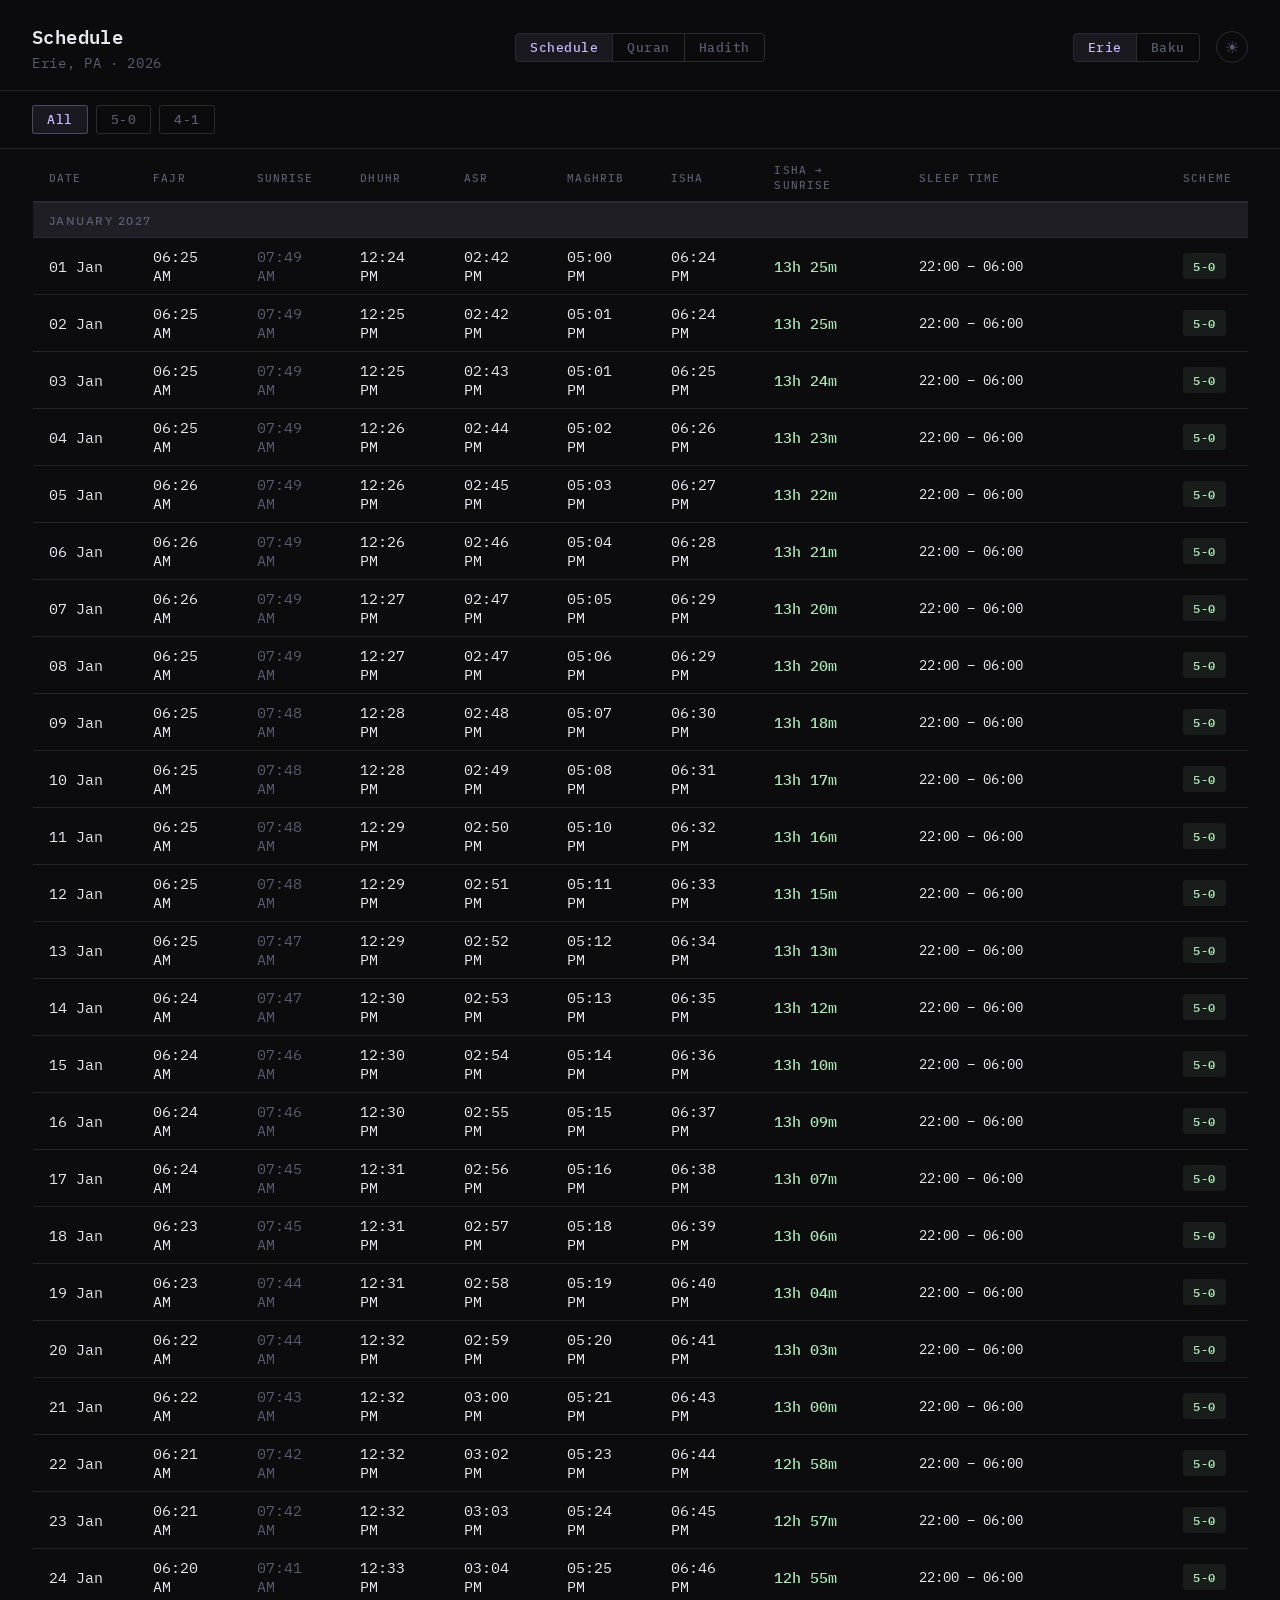
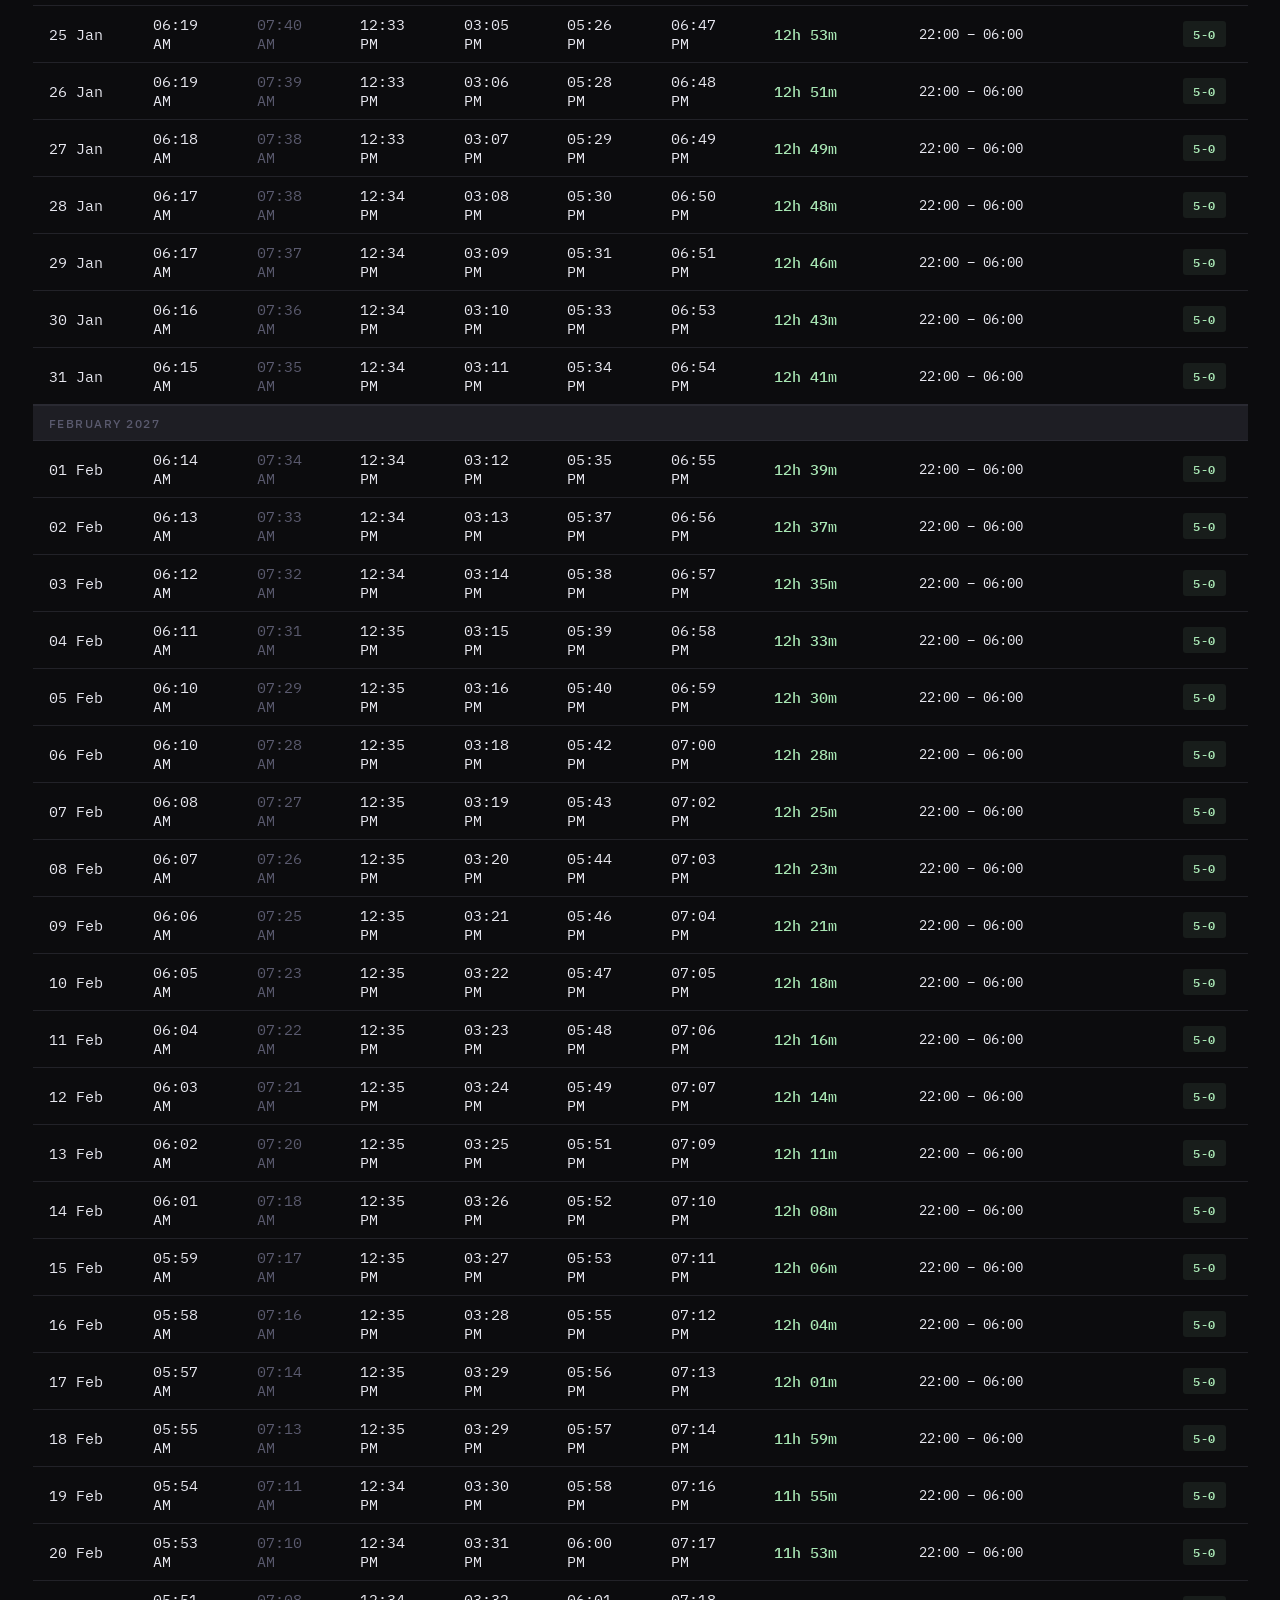
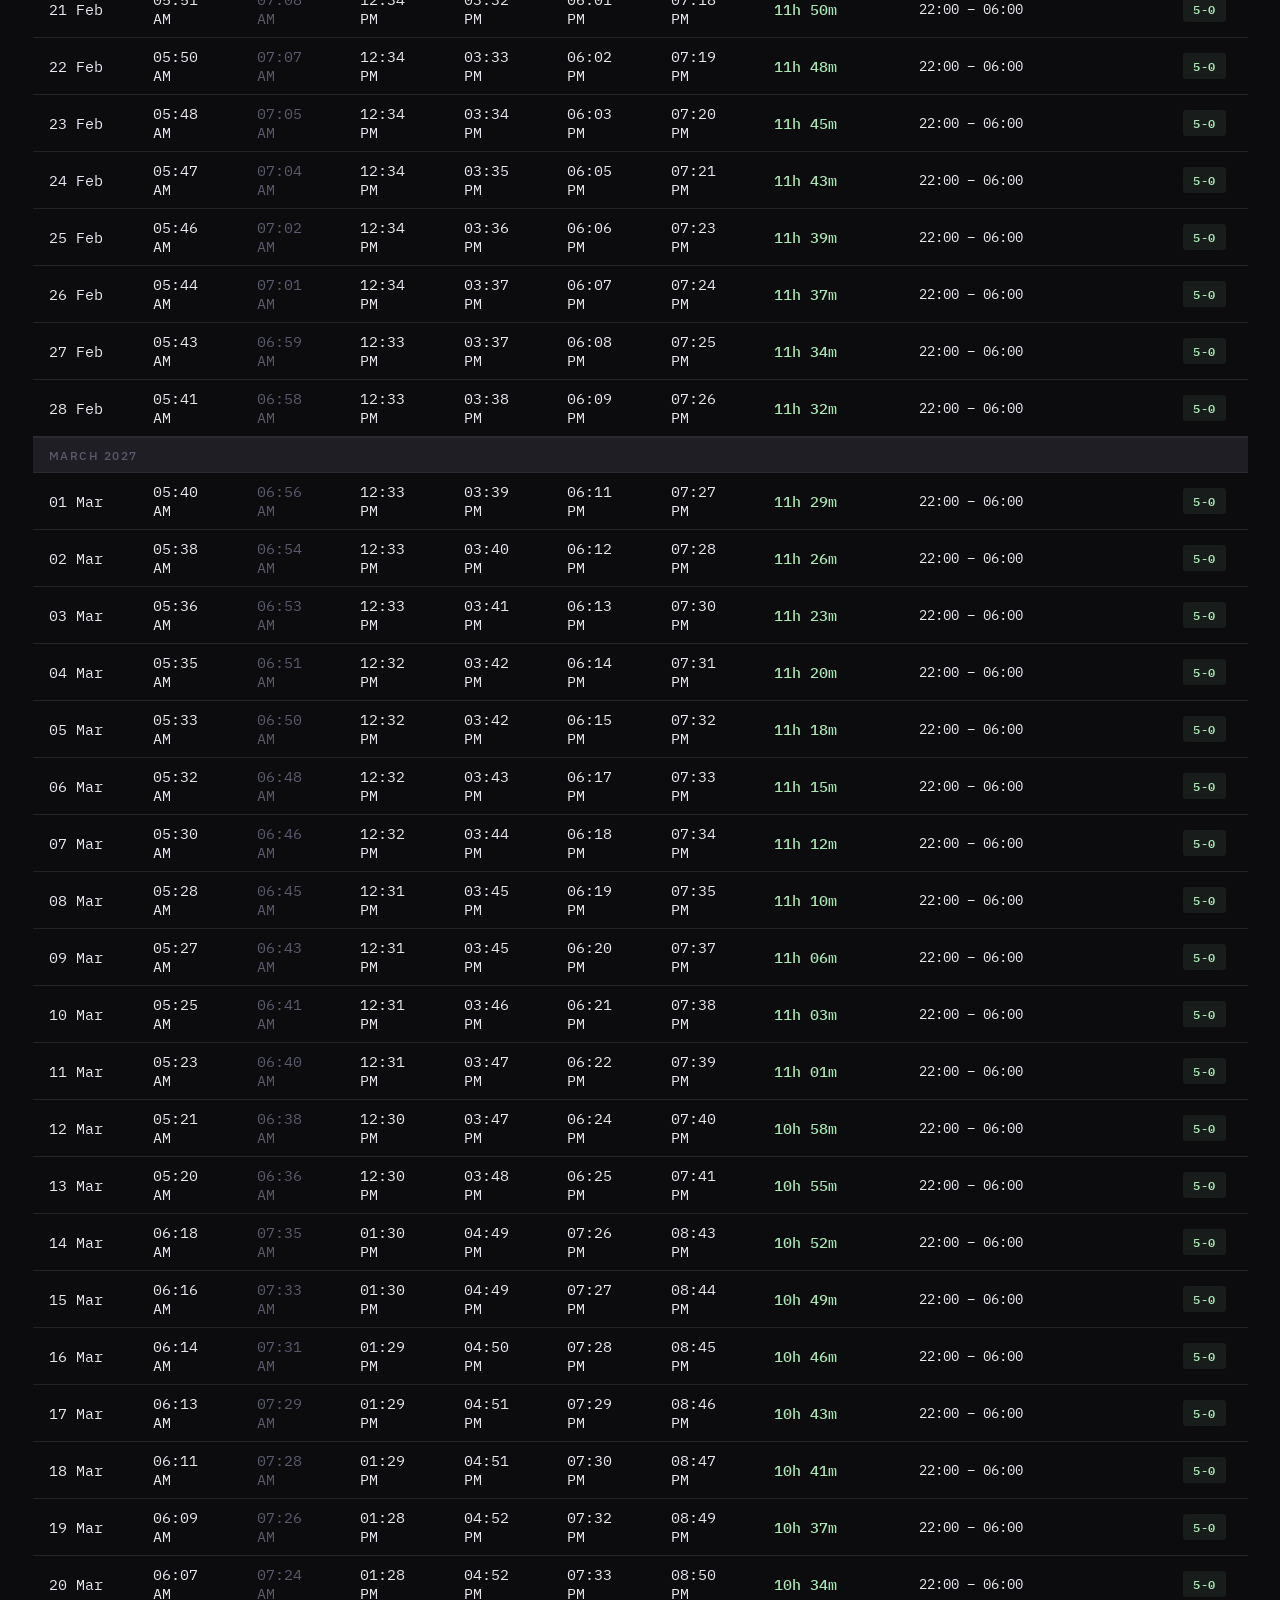
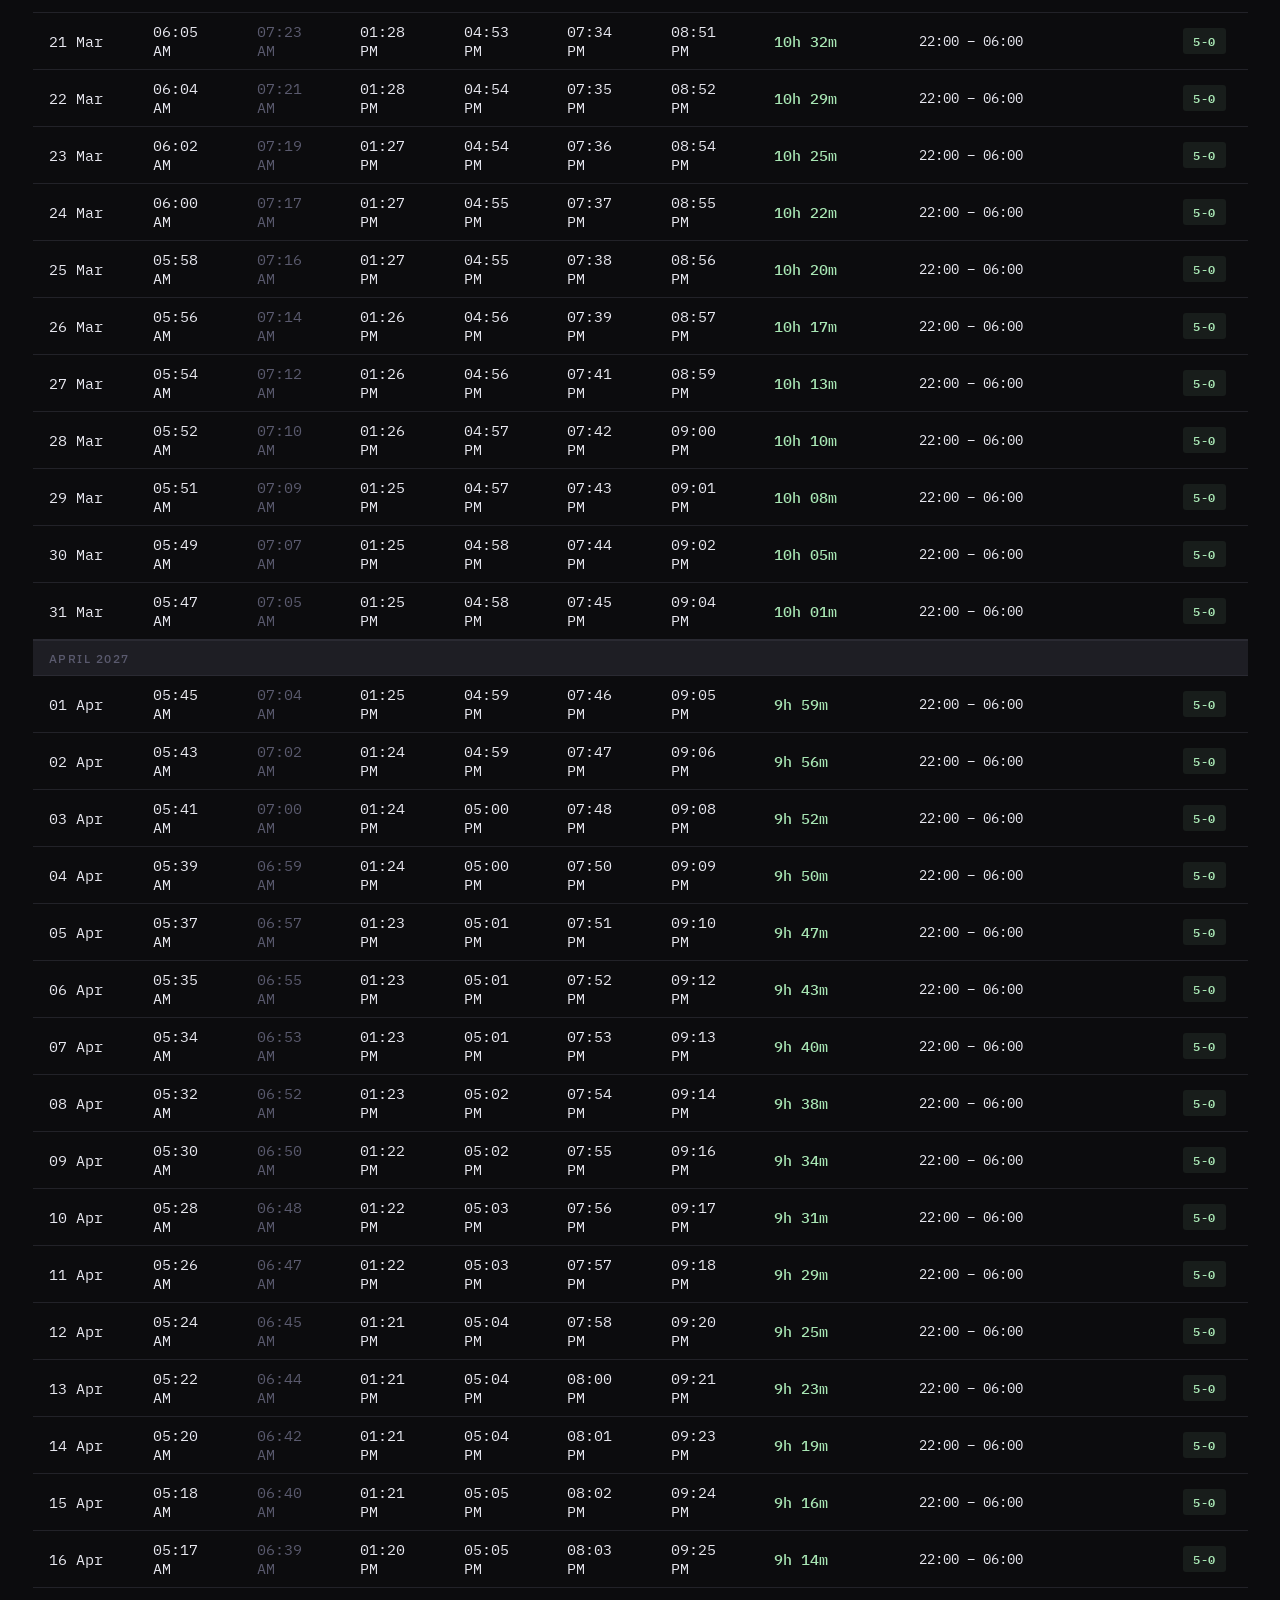
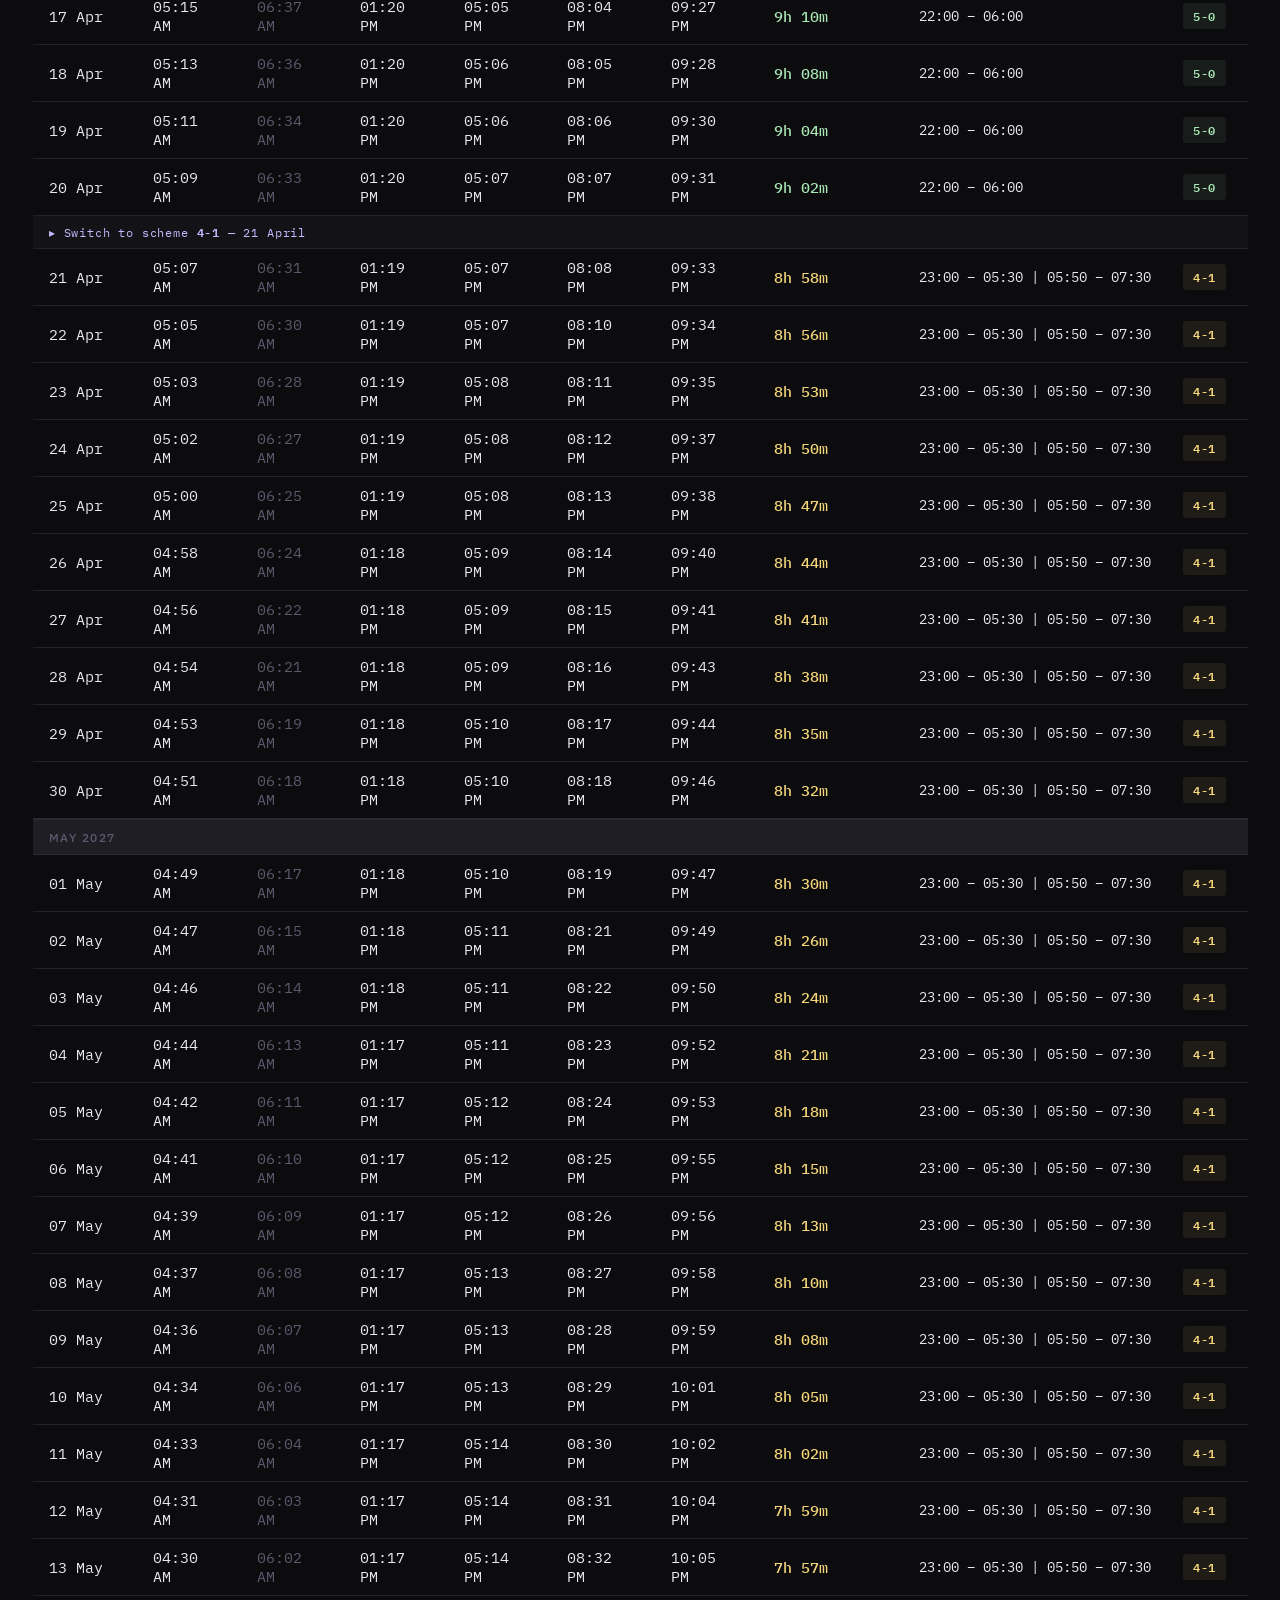
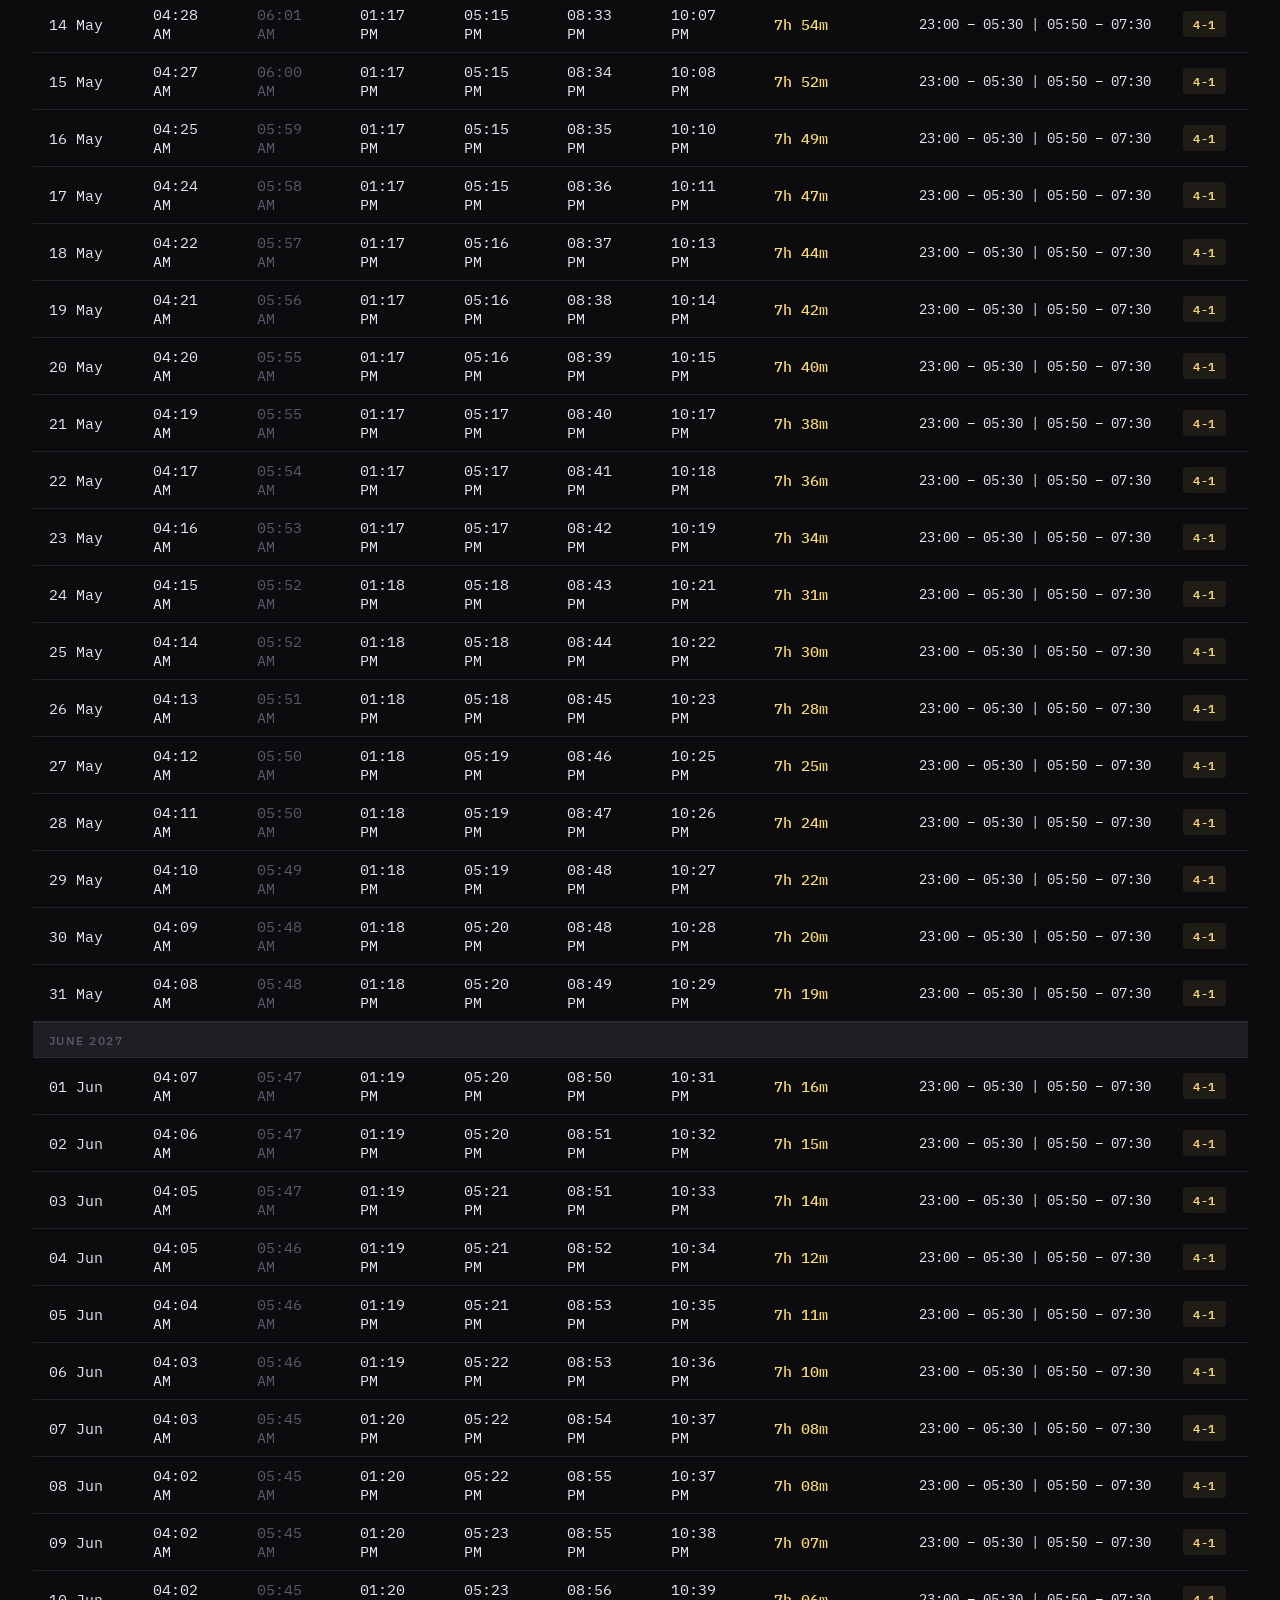
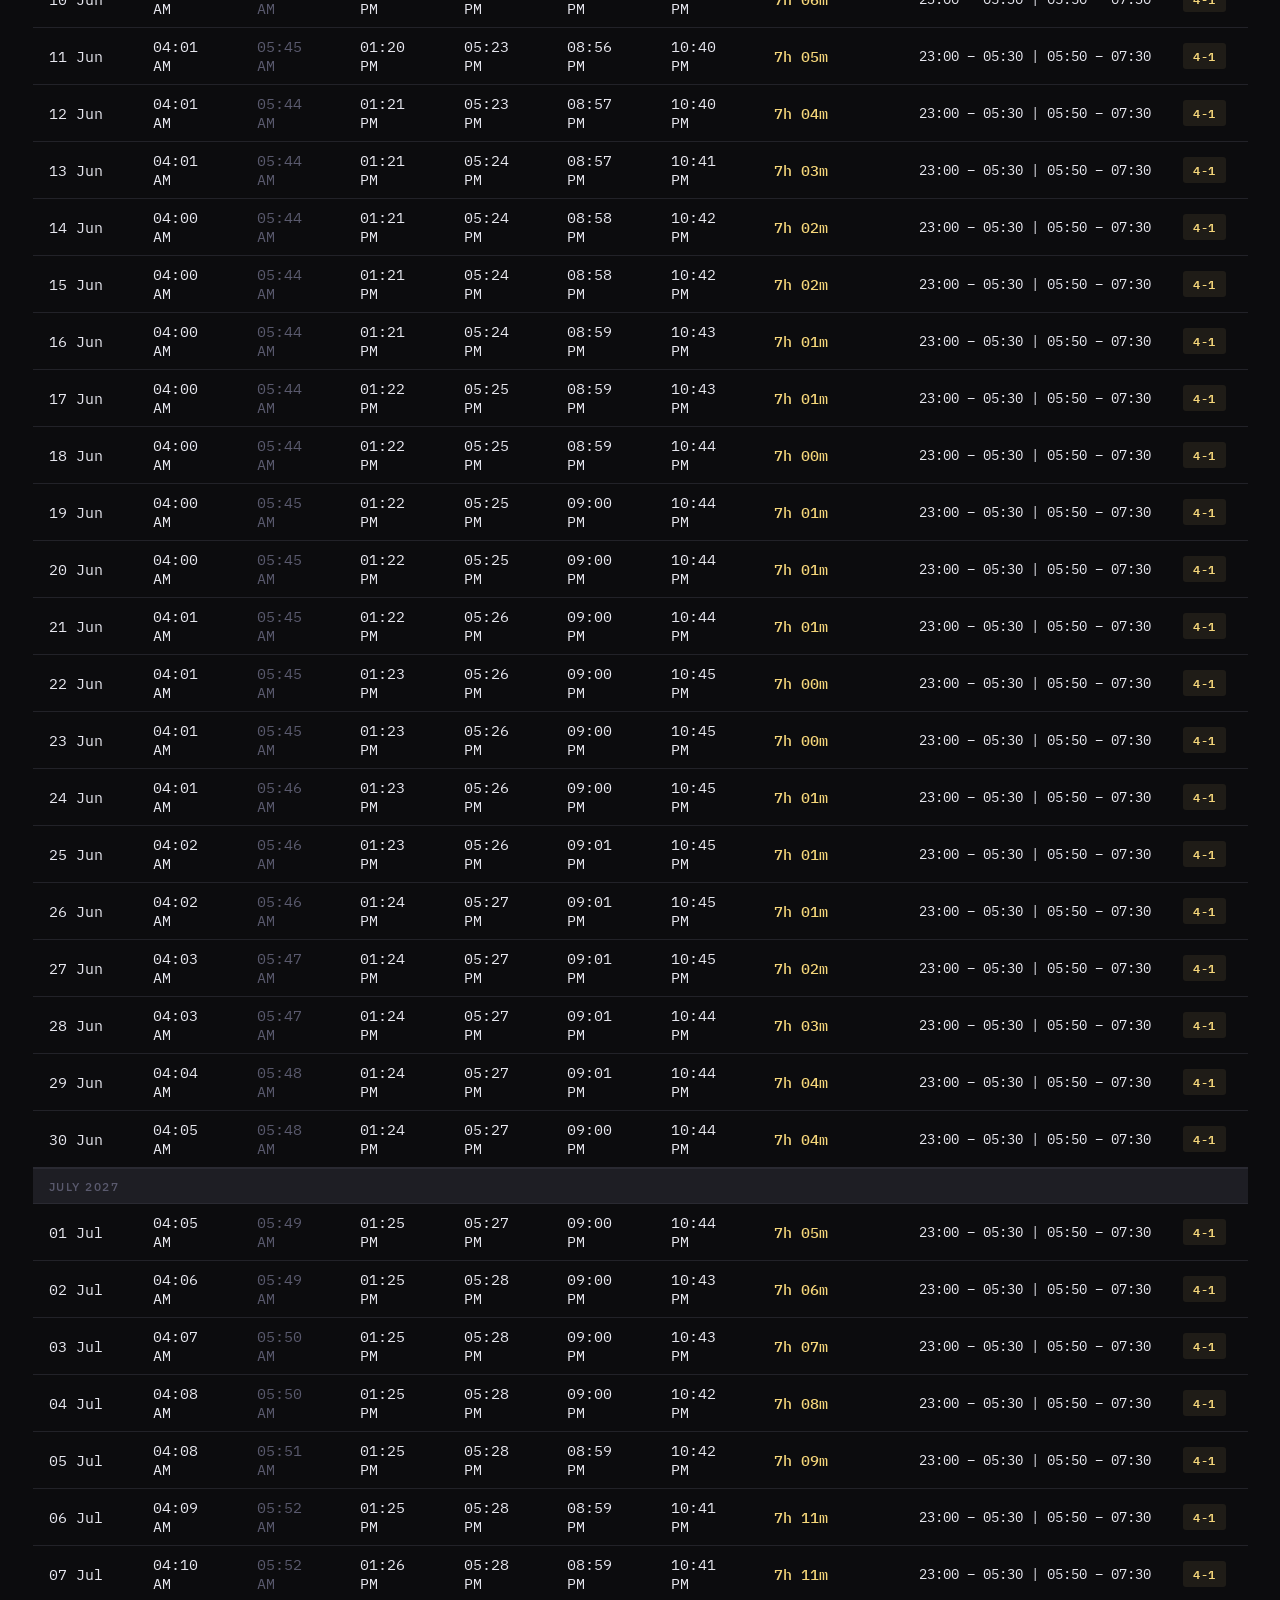
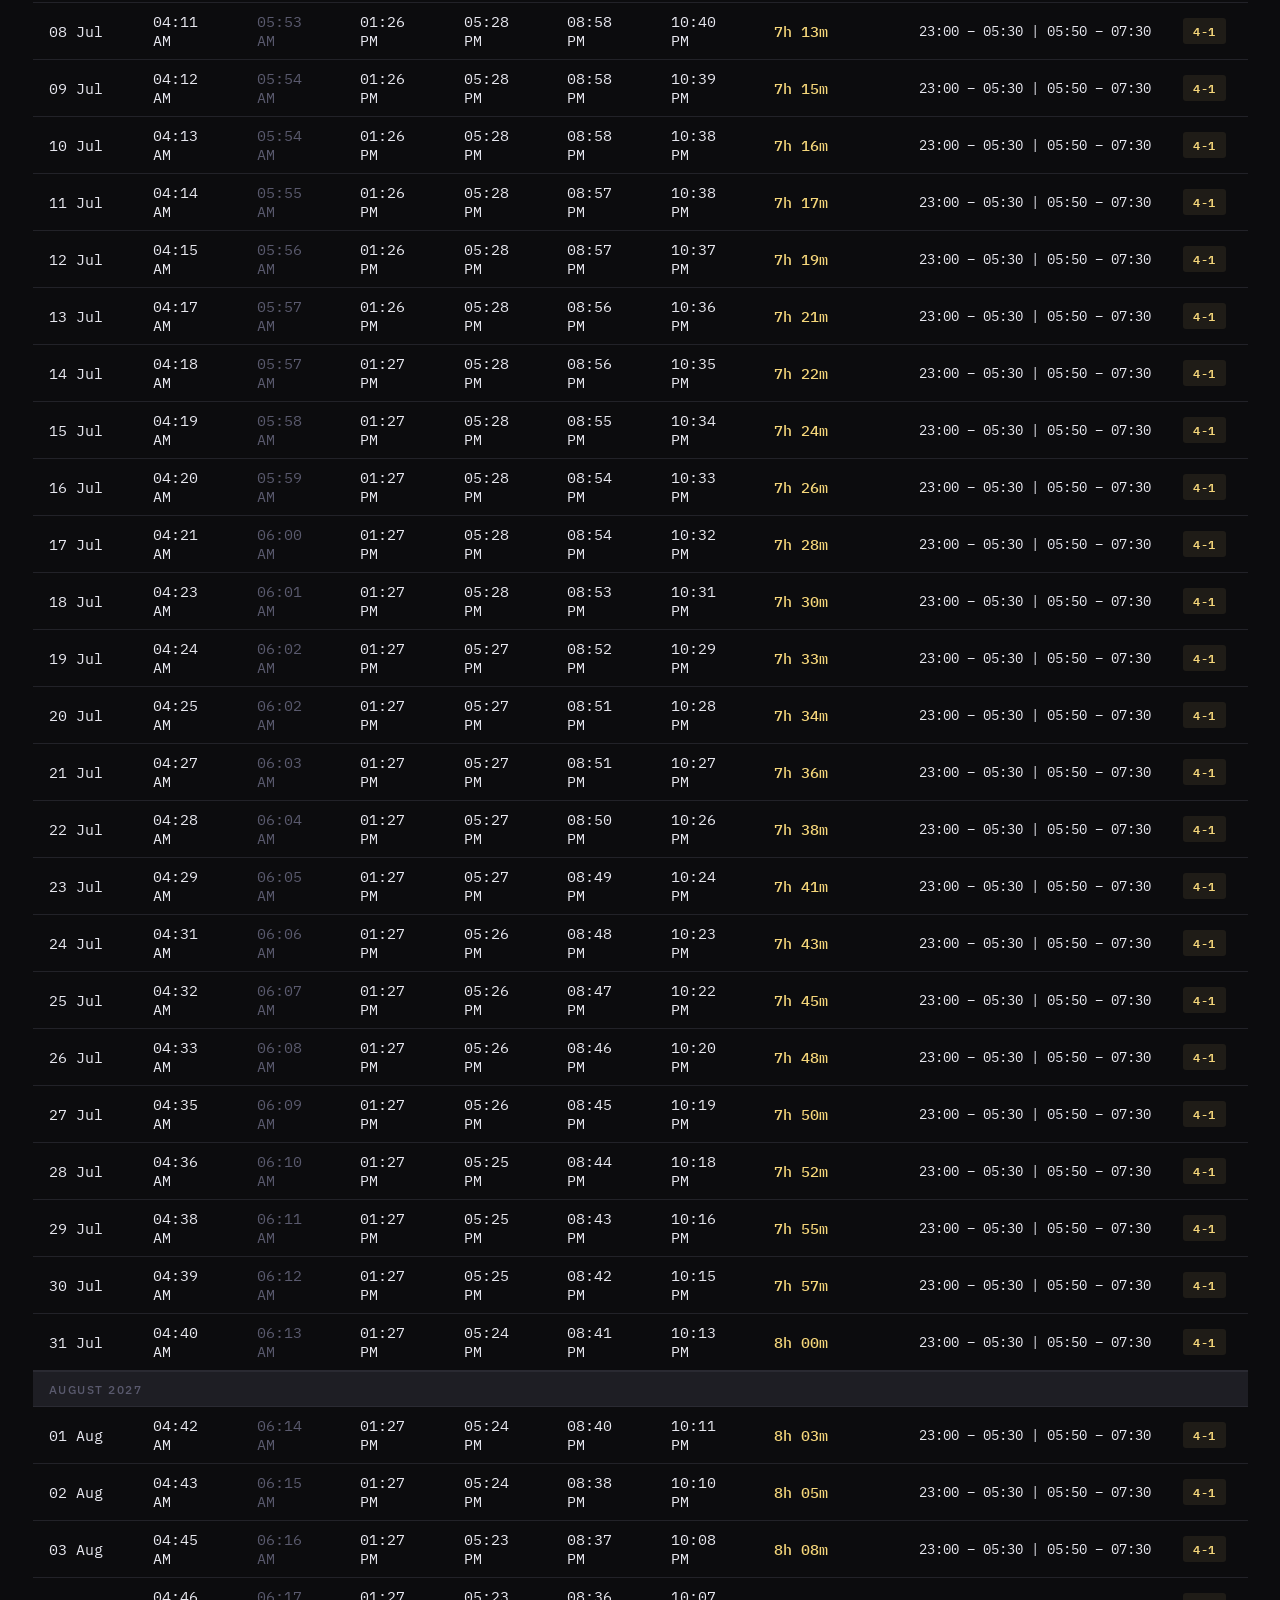
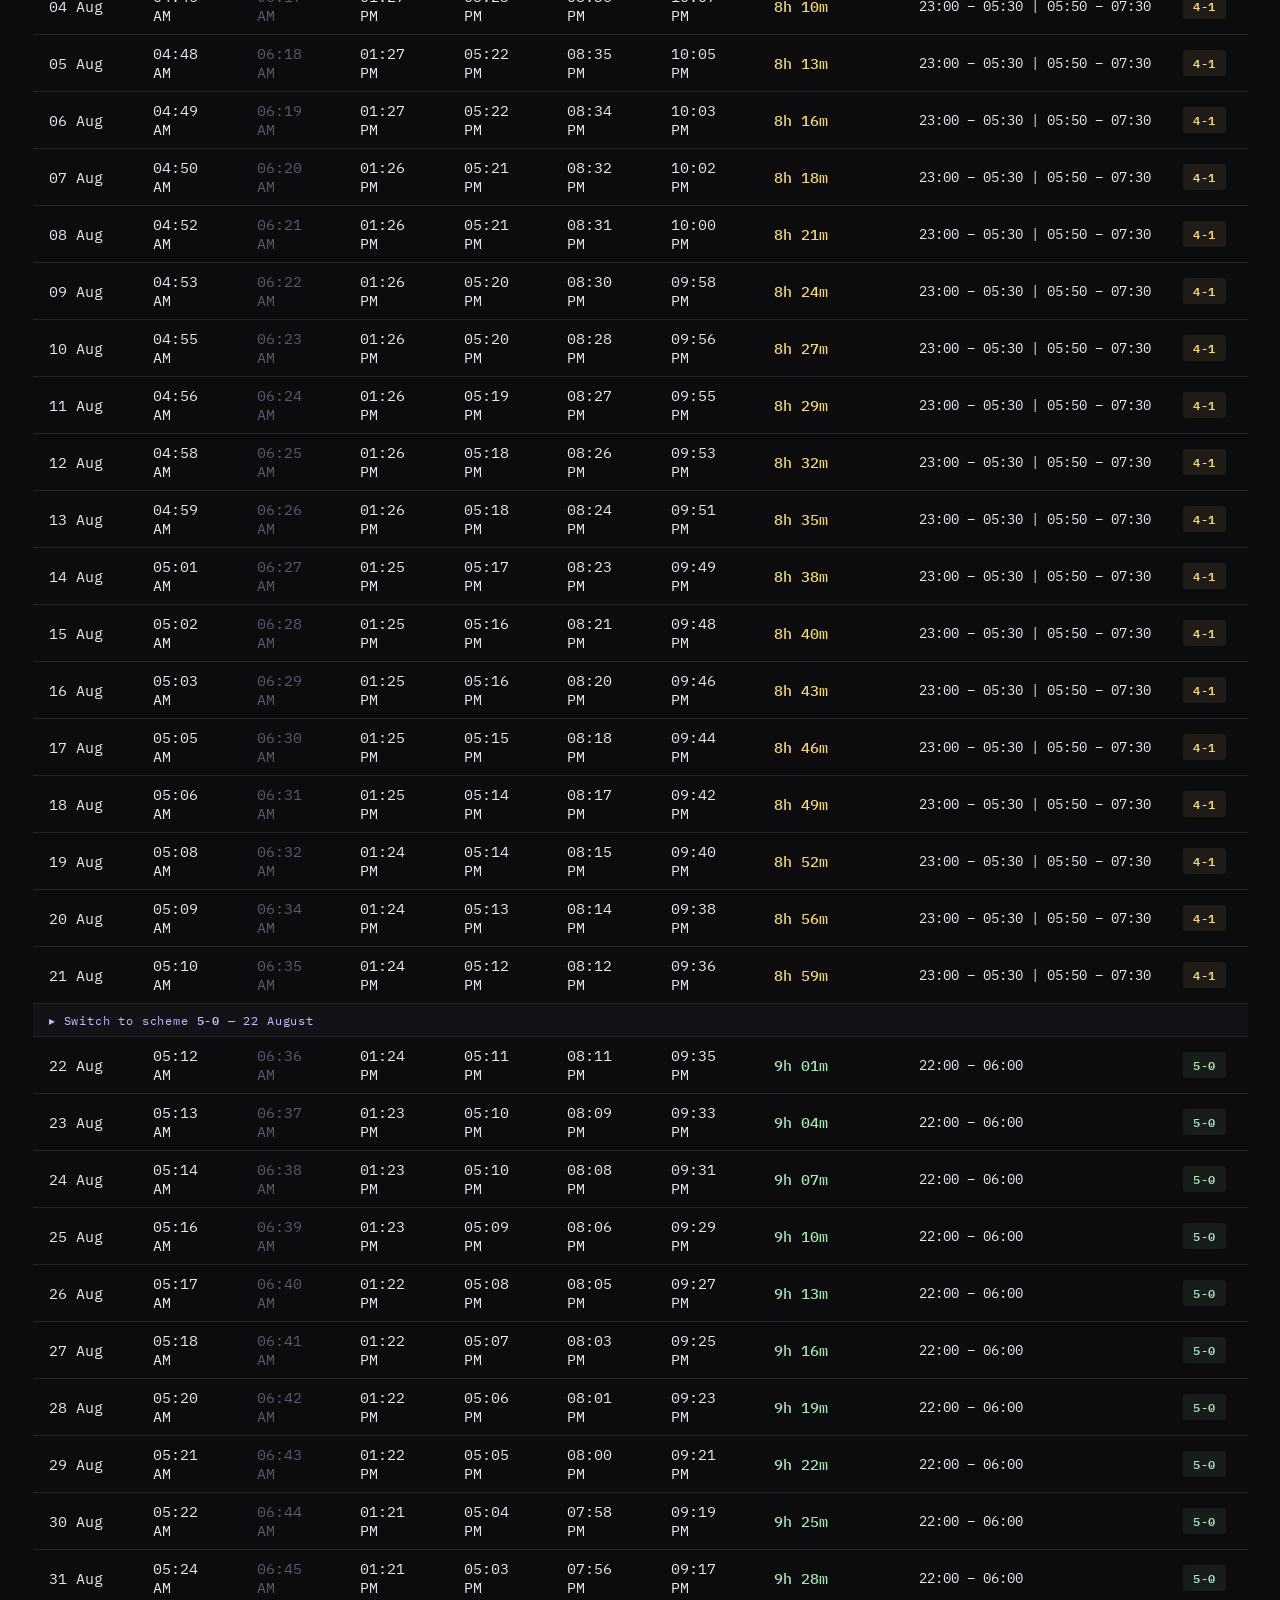
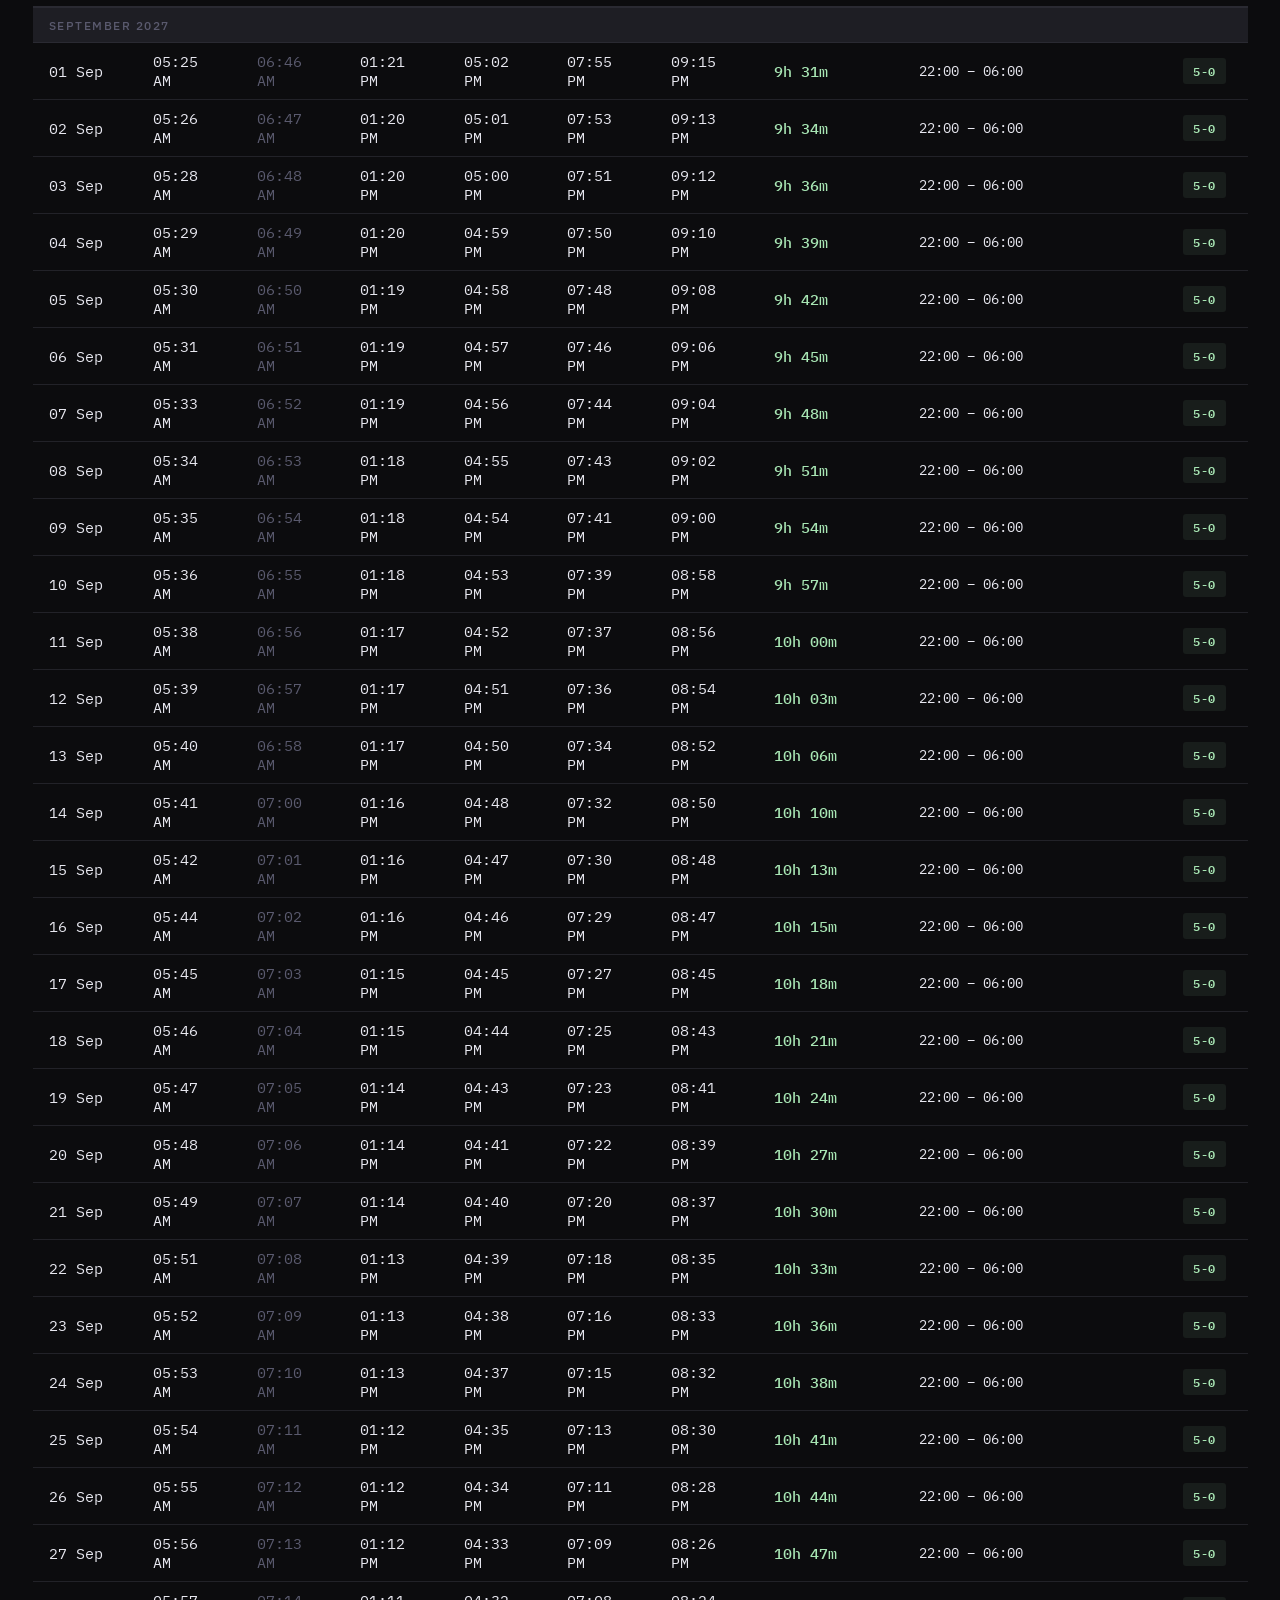
==== commit 4143f5d1: "Added Quran and Hadith pages" ====
--- a/index.html
+++ b/index.html
@@ -14,6 +14,11 @@
       <span class="header-title">Schedule</span>
       <span class="header-sub">Erie, PA · 2026</span>
     </div>
+    <nav class="site-nav">
+      <a href="index.html" class="nav-link active">Schedule</a>
+      <a href="quran.html" class="nav-link">Quran</a>
+      <a href="hadith.html" class="nav-link">Hadith</a>
+    </nav>
     <div class="header-right">
       <div class="city-switcher">
         <button class="city-btn active" data-city="erie">Erie</button>
--- a/style.css
+++ b/style.css
@@ -39,7 +39,7 @@
 
 /* HEADER */
 .header {
-  display: flex; align-items: center; justify-content: space-between;
+  display: grid; grid-template-columns: 1fr auto 1fr; align-items: center;
   padding: 22px 32px 18px;
   border-bottom: 1px solid var(--border);
   position: sticky; top: 0;
@@ -48,7 +48,14 @@
 .header-inner { display: flex; flex-direction: column; gap: 2px; }
 .header-title { font-family: 'IBM Plex Mono', monospace; font-size: 1.05rem; font-weight: 600; letter-spacing: 0.02em; }
 .header-sub { font-size: 0.75rem; color: var(--muted); font-family: 'IBM Plex Mono', monospace; letter-spacing: 0.05em; }
-.header-right { display: flex; align-items: center; gap: 16px; }
+.header-right { display: flex; align-items: center; gap: 16px; justify-content: flex-end; }
+
+/* SITE NAV */
+.site-nav { display: flex; gap: 0; border: 1px solid var(--border-light); border-radius: 4px; overflow: hidden; }
+.nav-link { font-family: 'IBM Plex Mono', monospace; font-size: 0.72rem; font-weight: 500; padding: 5px 14px; color: var(--muted); text-decoration: none; transition: all 0.15s; letter-spacing: 0.04em; }
+.nav-link:not(:last-child) { border-right: 1px solid var(--border-light); }
+.nav-link:hover { color: var(--text); }
+.nav-link.active { background: var(--accent-dim); color: var(--accent); }
 
 /* CITY SWITCHER */
 .city-switcher { display: flex; gap: 0; border: 1px solid var(--border-light); border-radius: 4px; overflow: hidden; }
